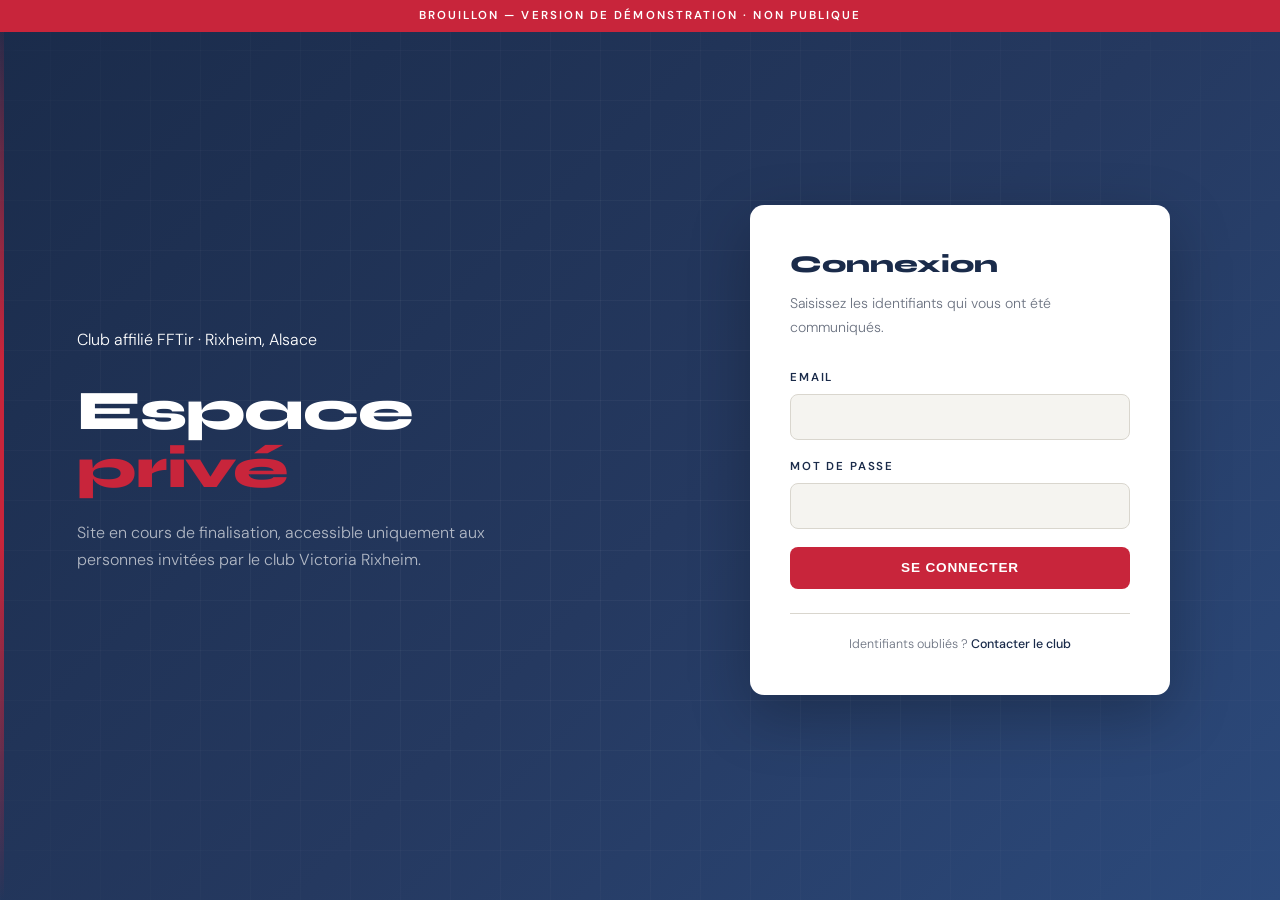
==== index.html @ b19dffc0 "Responsive, animations, espace membre complet - Fix responsive : pills hero, hero stats mobile, bann" ====
<!DOCTYPE html>
<html lang="fr">
<head>
  <meta charset="UTF-8" />
  <meta name="viewport" content="width=device-width, initial-scale=1.0" />
  <meta name="robots" content="noindex,nofollow" />
  <title>Connexion — Victoria Rixheim</title>
  <link rel="icon" type="image/svg+xml" href="data:image/svg+xml,<svg xmlns='http://www.w3.org/2000/svg' viewBox='0 0 32 32'><circle cx='16' cy='16' r='16' fill='%231A2B4A'/><circle cx='16' cy='16' r='11' fill='none' stroke='rgba(255,255,255,.4)' stroke-width='1'/><circle cx='16' cy='16' r='6' fill='none' stroke='rgba(255,255,255,.25)' stroke-width='1'/><circle cx='16' cy='16' r='4' fill='%23C8253B'/></svg>" />
  <link rel="preconnect" href="https://fonts.googleapis.com" />
  <link rel="preconnect" href="https://fonts.gstatic.com" crossorigin />
  <link href="https://fonts.googleapis.com/css2?family=Syne:wght@400;500;600;700;800&family=DM+Sans:ital,opsz,wght@0,9..40,300;0,9..40,400;0,9..40,500;1,9..40,300&display=swap" rel="stylesheet" />
  <link rel="stylesheet" href="./assets/css/tokens.css" />
  <link rel="stylesheet" href="./assets/css/auth.css" />
</head>
<body>

<div class="draft-banner">Brouillon — version de démonstration · non publique</div>

<main class="auth-shell">

  <aside class="auth-side">
    <div class="hero-badge">
      <span class="badge-dot" aria-hidden="true"></span>
      Club affilié FFTir · Rixheim, Alsace
    </div>
    <h1>Espace<br><span class="acc">privé</span></h1>
    <p>Site en cours de finalisation, accessible uniquement aux personnes invitées par le club Victoria Rixheim.</p>
  </aside>

  <div class="auth-card-wrap">
    <div class="auth-card">
      <h2>Connexion</h2>
      <p class="auth-sub">Saisissez les identifiants qui vous ont été communiqués.</p>

      <div class="auth-error" id="loginError" role="alert"></div>

      <form id="loginForm" novalidate>
        <div class="field">
          <label for="email">Email</label>
          <input type="email" id="email" name="email" autocomplete="email" required />
        </div>
        <div class="field">
          <label for="password">Mot de passe</label>
          <input type="password" id="password" name="password" autocomplete="current-password" required />
        </div>
        <button type="submit" class="auth-submit" id="loginSubmit">Se connecter</button>
      </form>

      <div class="auth-foot">
        Identifiants oubliés ? <a data-bind-href="contact.emailHref" href="mailto:tir.victoria.rixheim68@gmail.com">Contacter le club</a>
      </div>
    </div>
  </div>

</main>

<script type="module" src="./assets/js/site-data.js"></script>
<script type="module">
  import { SITE_DATA } from './assets/js/site-data.js';
  document.querySelectorAll('[data-bind-href]').forEach(el => {
    const v = el.dataset.bindHref.split('.').reduce((o,k)=>o?.[k], SITE_DATA);
    if (v) el.setAttribute('href', v);
  });
</script>
<script type="module" src="./assets/js/auth.js"></script>
</body>
</html>
---- assets/css/tokens.css ----
:root {
  --canvas:   #F5F4F0;
  --white:    #FFFFFF;
  --surface:  #ECEAE4;
  --navy:     #1A2B4A;
  --navy-mid: #253960;
  --navy-lt:  #344D7A;
  --red:      #C8253B;
  --red-lt:   #E03050;
  --ink:      #111827;
  --muted:    #6B7280;
  --border:   #D9D6CE;
  --hero-grad: linear-gradient(135deg, #1A2B4A 0%, #253960 55%, #2C4A7C 100%);
}

*, *::before, *::after { box-sizing: border-box; margin: 0; padding: 0; }

html { scroll-behavior: smooth; }
body {
  background: var(--canvas);
  color: var(--ink);
  font-family: 'DM Sans', sans-serif;
  font-weight: 300;
  line-height: 1.7;
  overflow-x: hidden;
}
::-webkit-scrollbar { width: 4px; }
::-webkit-scrollbar-track { background: var(--surface); }
::-webkit-scrollbar-thumb { background: var(--navy); border-radius: 2px; }
---- assets/css/auth.css ----
/* ── DRAFT BANNER ─── */
.draft-banner {
  position:fixed; top:0; left:0; right:0; z-index:200;
  background:var(--red); color:var(--white);
  font-size:.72rem; font-weight:600; letter-spacing:.18em; text-transform:uppercase;
  text-align:center; padding:.4rem 1rem;
}
.draft-banner + nav { top:28px; }
body.has-banner { padding-top:28px; }

/* ── AUTH PAGE (login + espace membre) ─── */
.auth-shell {
  min-height:100svh;
  background: var(--hero-grad);
  display:grid; grid-template-columns:1fr 1fr;
  position:relative; overflow:hidden;
}
.auth-shell::before {
  content:''; position:absolute; inset:0;
  background-image: linear-gradient(rgba(255,255,255,.04) 1px,transparent 1px), linear-gradient(90deg,rgba(255,255,255,.04) 1px,transparent 1px);
  background-size:50px 50px;
  mask-image:radial-gradient(ellipse 80% 80% at 50% 50%,black 30%,transparent 100%);
}
.auth-shell::after { content:''; position:absolute; left:0; top:0; bottom:0; width:4px; background:linear-gradient(180deg,transparent,var(--red) 40%,var(--red) 60%,transparent); }

.auth-side {
  position:relative; z-index:2;
  padding:clamp(3rem,7vw,6rem) clamp(2rem,6vw,5rem);
  display:flex; flex-direction:column; justify-content:center;
  color:var(--white);
}
.auth-side .hero-badge { margin-bottom:1.75rem; }
.auth-side h1 { font-family:'Syne',sans-serif; font-size:clamp(2.2rem,5vw,3.5rem); font-weight:800; line-height:1.05; letter-spacing:-.02em; margin-bottom:1.25rem; }
.auth-side h1 .acc { color:var(--red); }
.auth-side p { color:rgba(255,255,255,.65); max-width:420px; }

.auth-card-wrap {
  position:relative; z-index:2;
  display:flex; align-items:center; justify-content:center;
  padding:clamp(2rem,5vw,4rem);
}
.auth-card {
  width:100%; max-width:420px;
  background:var(--white);
  border-radius:14px;
  padding:2.5rem;
  box-shadow:0 20px 60px rgba(0,0,0,.25);
}
.auth-card h2 { font-family:'Syne',sans-serif; font-size:1.5rem; font-weight:800; color:var(--navy); margin-bottom:.4rem; }
.auth-card .auth-sub { font-size:.88rem; color:var(--muted); margin-bottom:1.75rem; }

.field { display:flex; flex-direction:column; gap:.4rem; margin-bottom:1.1rem; }
.field label { font-size:.72rem; font-weight:600; letter-spacing:.16em; text-transform:uppercase; color:var(--navy); }
.field input {
  font-family:inherit; font-size:.95rem; color:var(--ink);
  background:var(--canvas);
  border:1px solid var(--border); border-radius:8px;
  padding:.75rem .9rem;
  transition:border-color .2s, background .2s;
}
.field input:focus { outline:none; border-color:var(--navy); background:var(--white); }

.auth-submit {
  width:100%;
  font-size:.85rem; font-weight:600; letter-spacing:.06em; text-transform:uppercase;
  color:var(--white); background:var(--red);
  border:none; border-radius:8px;
  padding:.85rem 1rem;
  cursor:pointer;
  transition:background .2s, transform .15s;
}
.auth-submit:hover { background:var(--red-lt); transform:translateY(-1px); }
.auth-submit:disabled { opacity:.6; cursor:not-allowed; transform:none; }

.auth-error {
  display:none;
  font-size:.82rem; color:var(--red);
  background:rgba(200,37,59,.08);
  border-left:3px solid var(--red);
  border-radius:0 6px 6px 0;
  padding:.6rem .75rem;
  margin-bottom:1rem;
}
.auth-error.show { display:block; }

.auth-foot { margin-top:1.5rem; padding-top:1.25rem; border-top:1px solid var(--border); font-size:.78rem; color:var(--muted); text-align:center; }
.auth-foot a { color:var(--navy); font-weight:500; text-decoration:none; }
.auth-foot a:hover { color:var(--red); }

@media(max-width:820px){
  .auth-shell { grid-template-columns:1fr; }
  .auth-side { display:none; }
}

/* ── ESPACE MEMBRE ─── */
.member-shell {
  min-height:100svh;
  padding:120px clamp(1.5rem,5vw,4rem) 4rem;
  background:var(--canvas);
}
.member-card {
  max-width:720px; margin:0 auto;
  background:var(--white);
  border:1px solid var(--border); border-radius:14px;
  padding:clamp(2rem,4vw,3rem);
  box-shadow:0 4px 30px rgba(26,43,74,.05);
}
.member-eye { font-size:.72rem; font-weight:600; letter-spacing:.3em; text-transform:uppercase; color:var(--red); margin-bottom:.75rem; }
.member-card h1 { font-family:'Syne',sans-serif; font-size:clamp(2rem,4vw,2.75rem); font-weight:800; color:var(--navy); line-height:1.1; margin-bottom:1rem; }
.member-card p { font-size:1rem; color:var(--muted); margin-bottom:1.75rem; max-width:540px; }
.member-card .user-email { color:var(--navy); font-weight:500; }

/* ── FIX A4 — Banner sur la page login (pas de nav) ─── */
body.has-banner main.auth-shell { min-height:calc(100svh - 28px); }

/* ── ESPACE MEMBRE : page complète ─── */
.member-hero {
  background:var(--hero-grad);
  padding:calc(68px + 2.5rem) clamp(1.5rem,5vw,4rem) 3rem;
  position:relative; overflow:hidden;
  display:flex; align-items:center; justify-content:space-between; gap:2rem;
  flex-wrap:wrap;
}
.member-hero::before {
  content:''; position:absolute; inset:0;
  background-image:linear-gradient(rgba(255,255,255,.04) 1px,transparent 1px), linear-gradient(90deg,rgba(255,255,255,.04) 1px,transparent 1px);
  background-size:50px 50px;
  mask-image:radial-gradient(ellipse 80% 80% at 50% 50%,black 30%,transparent 100%);
  pointer-events:none;
}
.member-hero::after {
  content:''; position:absolute; left:0; top:0; bottom:0; width:4px;
  background:linear-gradient(180deg,transparent,var(--red) 40%,var(--red) 60%,transparent);
}
.member-hero-left { position:relative; z-index:2; }
.member-hero-eyebrow { font-size:.72rem; font-weight:600; letter-spacing:.3em; text-transform:uppercase; color:var(--red); margin-bottom:.6rem; }
.member-hero-left h1 { font-family:'Syne',sans-serif; font-size:clamp(2rem,4vw,3rem); font-weight:800; color:var(--white); line-height:1.1; letter-spacing:-.02em; margin-bottom:.75rem; }
.member-hero-meta { display:flex; align-items:center; gap:.75rem; flex-wrap:wrap; }
.member-role-badge {
  display:inline-flex; align-items:center; gap:6px;
  background:rgba(255,255,255,.1); border:1px solid rgba(255,255,255,.18); border-radius:100px;
  padding:.3rem .8rem; font-size:.7rem; font-weight:600; letter-spacing:.12em; text-transform:uppercase; color:rgba(255,255,255,.75);
}
.member-badge-dot { width:6px; height:6px; border-radius:50%; background:var(--red); box-shadow:0 0 6px var(--red); }
.member-email { font-size:.9rem; color:rgba(255,255,255,.55); }
.member-hero-right { position:relative; z-index:2; }
.member-logout { font-size:.78rem; font-weight:600; letter-spacing:.06em; text-transform:uppercase; color:rgba(255,255,255,.65); background:rgba(255,255,255,.08); border:1px solid rgba(255,255,255,.15); padding:.55rem 1.1rem; border-radius:6px; cursor:pointer; transition:background .2s, color .2s; }
.member-logout:hover { background:rgba(255,255,255,.15); color:var(--white); }

/* ── MEMBER CONTENT ─── */
.member-content { padding:clamp(2.5rem,5vw,4rem) clamp(1.5rem,5vw,4rem); display:flex; flex-direction:column; gap:3rem; max-width:1200px; margin:0 auto; }
.msec-head { margin-bottom:1.5rem; }
.msec-label { font-size:.72rem; font-weight:600; letter-spacing:.3em; text-transform:uppercase; color:var(--red); margin-bottom:.5rem; display:flex; align-items:center; gap:10px; }
.msec-label::before { content:''; display:block; width:24px; height:2px; background:var(--red); border-radius:1px; }
.msec-title { font-family:'Syne',sans-serif; font-size:1.6rem; font-weight:800; line-height:1.1; letter-spacing:-.02em; color:var(--navy); }

/* Convocations */
.convoc-list { display:flex; flex-direction:column; gap:.85rem; }
.convoc-card { display:flex; align-items:center; gap:1.25rem; padding:1.1rem 1.5rem; background:var(--white); border:1px solid var(--border); border-radius:12px; transition:box-shadow .2s, border-color .2s; }
.convoc-card:hover { border-color:var(--navy); box-shadow:0 4px 20px rgba(26,43,74,.08); }
.convoc-date { display:flex; flex-direction:column; align-items:center; min-width:44px; flex-shrink:0; }
.convoc-day { font-family:'Syne',sans-serif; font-size:1.6rem; font-weight:800; color:var(--navy); line-height:1; }
.convoc-month { font-size:.62rem; font-weight:700; letter-spacing:.18em; text-transform:uppercase; color:var(--red); }
.convoc-sep { width:1px; height:40px; background:var(--border); flex-shrink:0; }
.convoc-info { flex:1; min-width:0; }
.convoc-name { font-family:'Syne',sans-serif; font-size:.95rem; font-weight:700; color:var(--navy); margin-bottom:.2rem; }
.convoc-place { font-size:.82rem; color:var(--muted); }
.convoc-tag { font-size:.65rem; font-weight:700; letter-spacing:.1em; text-transform:uppercase; padding:.2rem .65rem; border-radius:100px; white-space:nowrap; }
.convoc-tag.obligatoire { background:rgba(200,37,59,.1); color:var(--red); }
.convoc-tag.libre { background:rgba(26,43,74,.08); color:var(--navy); }
.convoc-tag.info { background:rgba(100,100,100,.08); color:var(--muted); }
@media(max-width:560px) { .convoc-sep, .convoc-tag { display:none; } }

/* Résultats */
.result-grid { display:grid; grid-template-columns:repeat(auto-fit,minmax(220px,1fr)); gap:1rem; }
.result-card { background:var(--white); border:1px solid var(--border); border-radius:12px; padding:1.5rem; position:relative; overflow:hidden; }
.result-card::after { content:''; position:absolute; left:0; top:0; bottom:0; width:3px; background:var(--red); }
.result-top { display:flex; justify-content:space-between; align-items:center; margin-bottom:1rem; }
.result-disc { font-family:'Syne',sans-serif; font-size:.65rem; font-weight:700; letter-spacing:.2em; text-transform:uppercase; color:var(--muted); }
.result-date { font-size:.72rem; color:var(--muted); }
.result-score-val { font-family:'Syne',sans-serif; font-size:2.75rem; font-weight:800; color:var(--navy); line-height:1; }
.result-score-max { font-size:.88rem; color:var(--muted); }
.result-tireur { font-size:.82rem; color:var(--muted); margin-top:.1rem; }
.result-rank { margin-top:.75rem; font-size:.82rem; color:var(--muted); }
.result-rank strong { color:var(--red); font-weight:700; }

/* Documents */
.doc-member-grid { display:grid; grid-template-columns:repeat(auto-fit,minmax(210px,1fr)); gap:1rem; }
.doc-member-card { background:var(--white); border:1px solid var(--border); border-radius:12px; padding:1.5rem; display:flex; flex-direction:column; gap:.6rem; transition:border-color .2s, box-shadow .2s; }
.doc-member-card:hover { border-color:var(--navy); box-shadow:0 4px 20px rgba(26,43,74,.07); }
.doc-member-icon { font-size:1.4rem; line-height:1; }
.doc-member-name { font-family:'Syne',sans-serif; font-size:.92rem; font-weight:700; color:var(--navy); }
.doc-member-meta { font-size:.78rem; color:var(--muted); flex:1; }
.doc-member-btn { display:inline-flex; align-items:center; justify-content:center; gap:.4rem; font-size:.75rem; font-weight:600; color:var(--white); background:var(--navy); padding:.45rem 1rem; border-radius:6px; text-decoration:none; transition:background .2s; margin-top:.25rem; }
.doc-member-btn:hover { background:var(--navy-lt); }
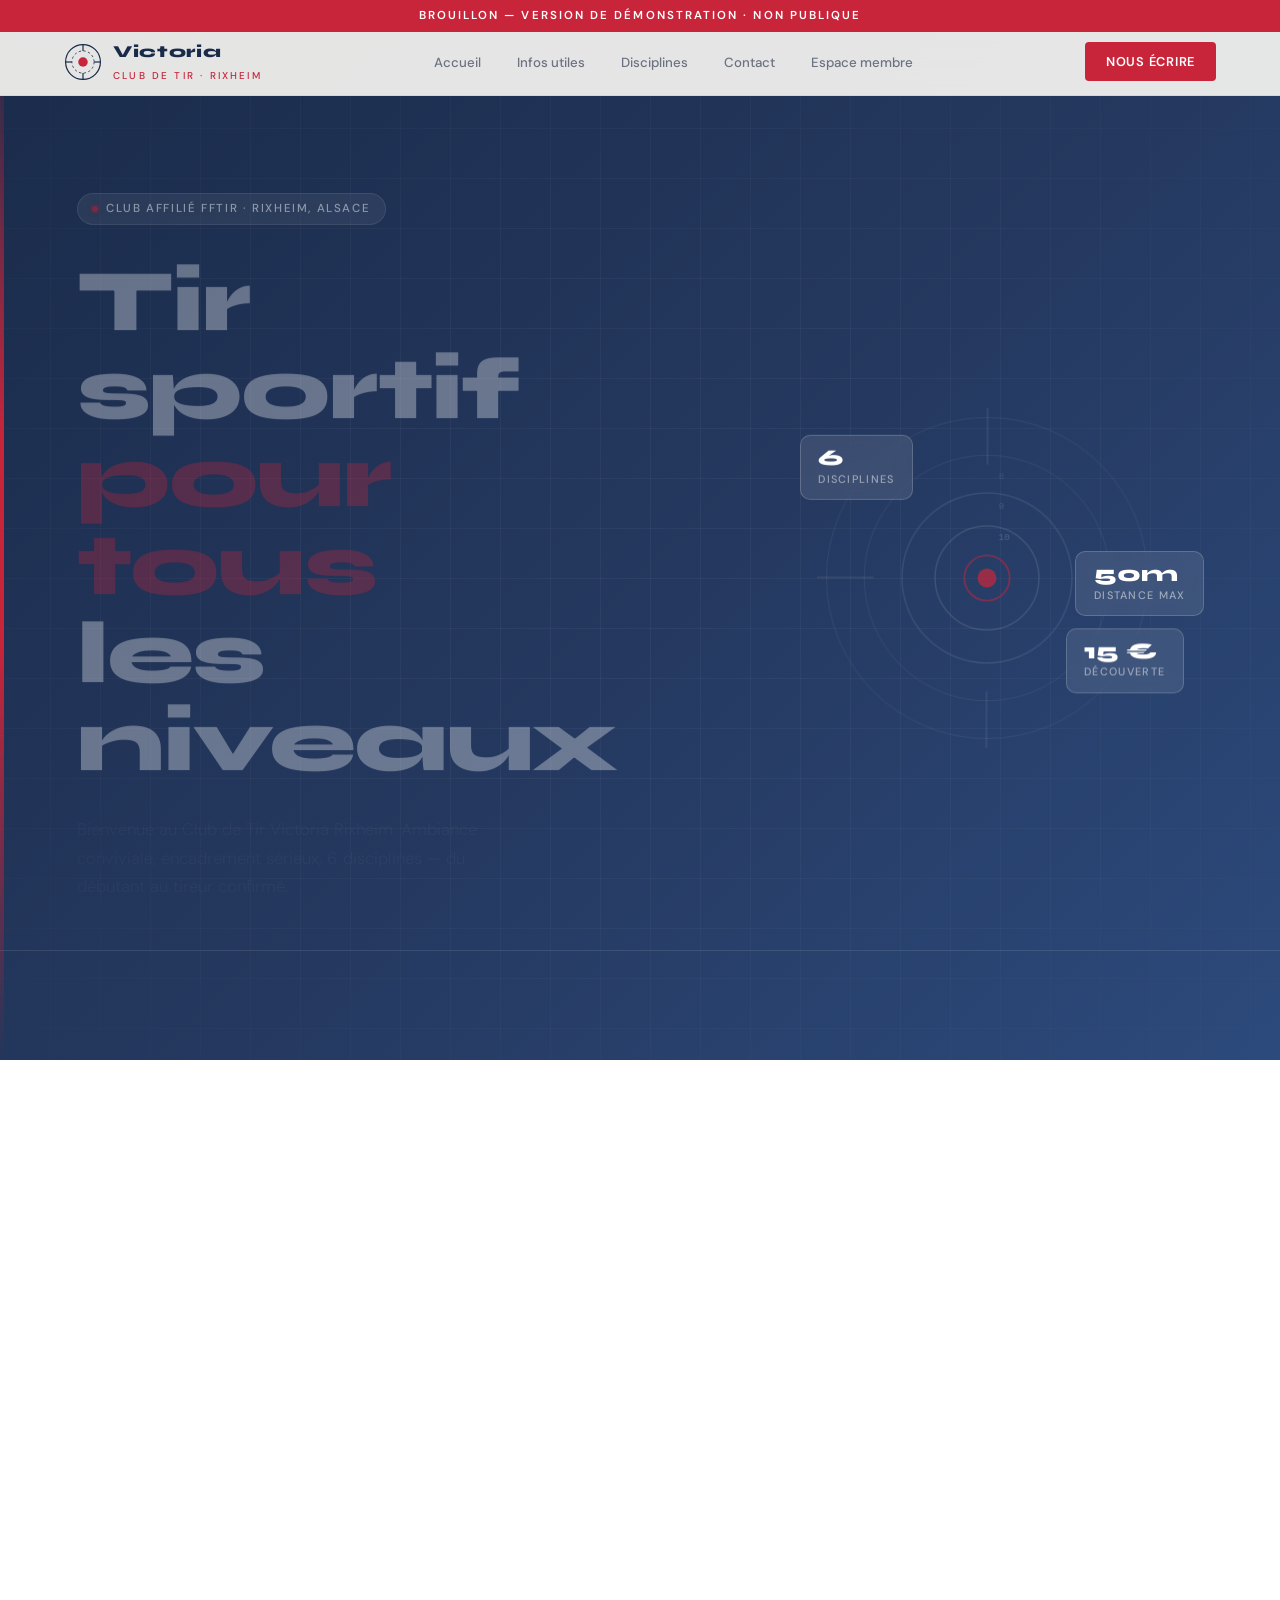
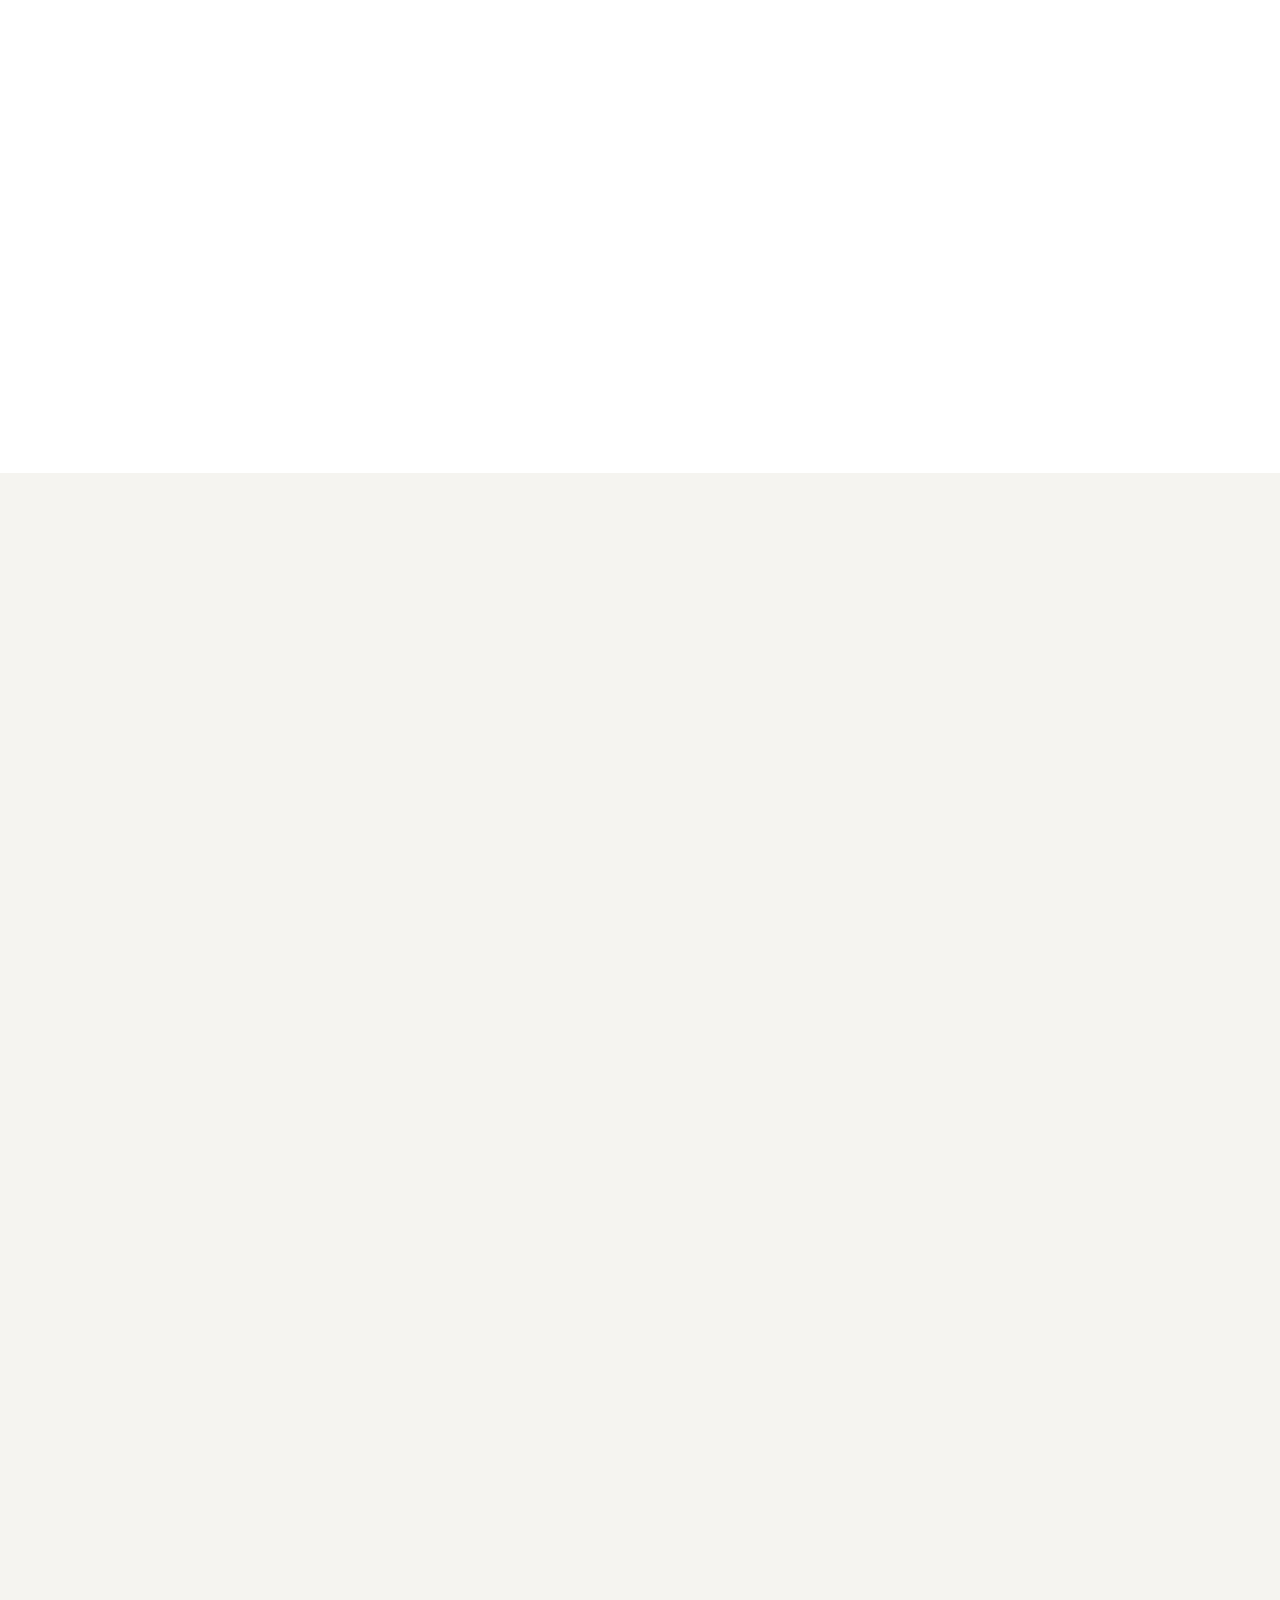
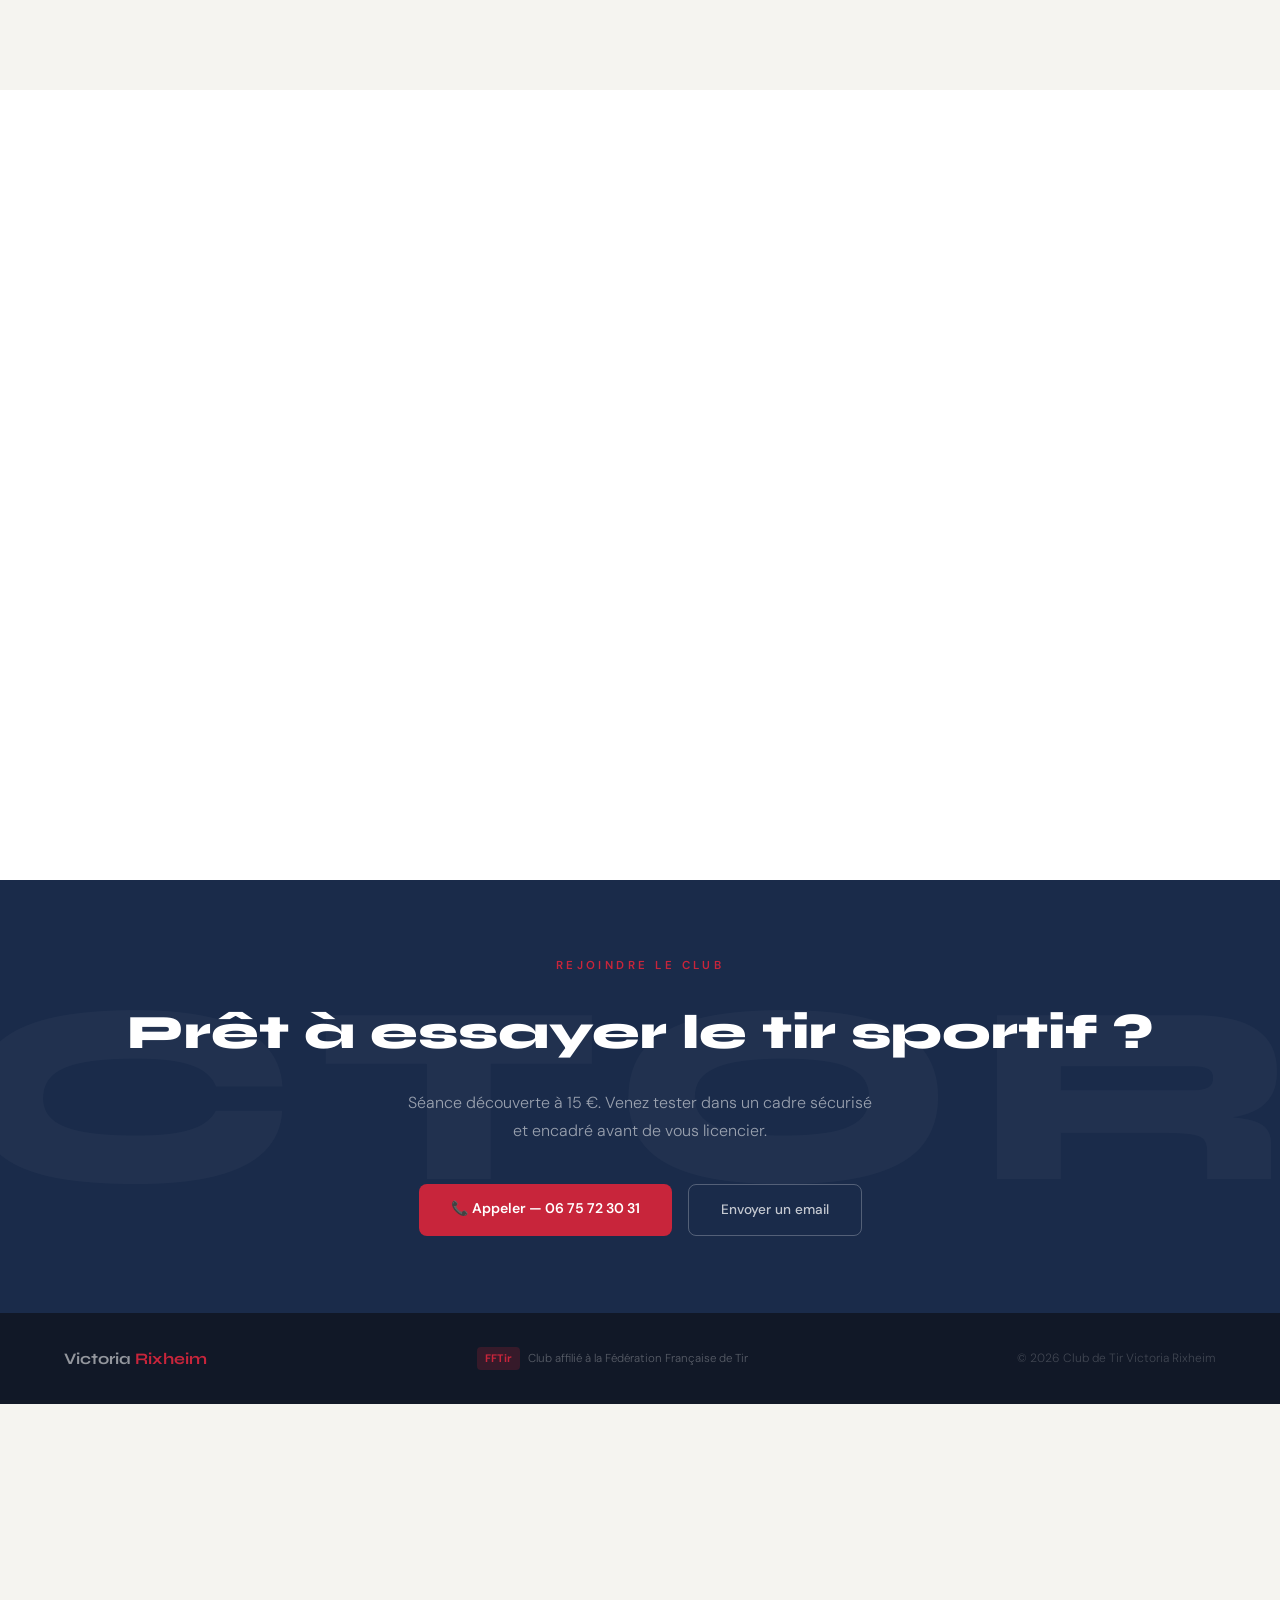
==== commit 6c68988a: "Desactive temporairement l auth pour test presidente - index.html redirige direct vers accueil.html " ====
--- a/index.html
+++ b/index.html
@@ -11,9 +11,14 @@
   <link href="https://fonts.googleapis.com/css2?family=Syne:wght@400;500;600;700;800&family=DM+Sans:ital,opsz,wght@0,9..40,300;0,9..40,400;0,9..40,500;1,9..40,300&display=swap" rel="stylesheet" />
   <link rel="stylesheet" href="./assets/css/tokens.css" />
   <link rel="stylesheet" href="./assets/css/auth.css" />
+
+  <!-- ===== AUTH DÉSACTIVÉE TEMPORAIREMENT — redirection directe vers le site (test présidente) ===== -->
+  <!-- Pour réactiver le login : supprimer cette balise meta + dé-commenter le bloc <body> ci-dessous. -->
+  <meta http-equiv="refresh" content="0; url=./accueil.html" />
 </head>
 <body>
 
+<!-- ===== AUTH DÉSACTIVÉE TEMPORAIREMENT — page de connexion mise en commentaire =====
 <div class="draft-banner">Brouillon — version de démonstration · non publique</div>
 
 <main class="auth-shell">
@@ -63,5 +68,11 @@
   });
 </script>
 <script type="module" src="./assets/js/auth.js"></script>
+===== fin du bloc commenté ===== -->
+
+<!-- Fallback si la redirection meta ne se déclenche pas -->
+<p style="font-family:sans-serif;padding:2rem;text-align:center">
+  Redirection… <a href="./accueil.html">Entrer sur le site</a>
+</p>
 </body>
 </html>
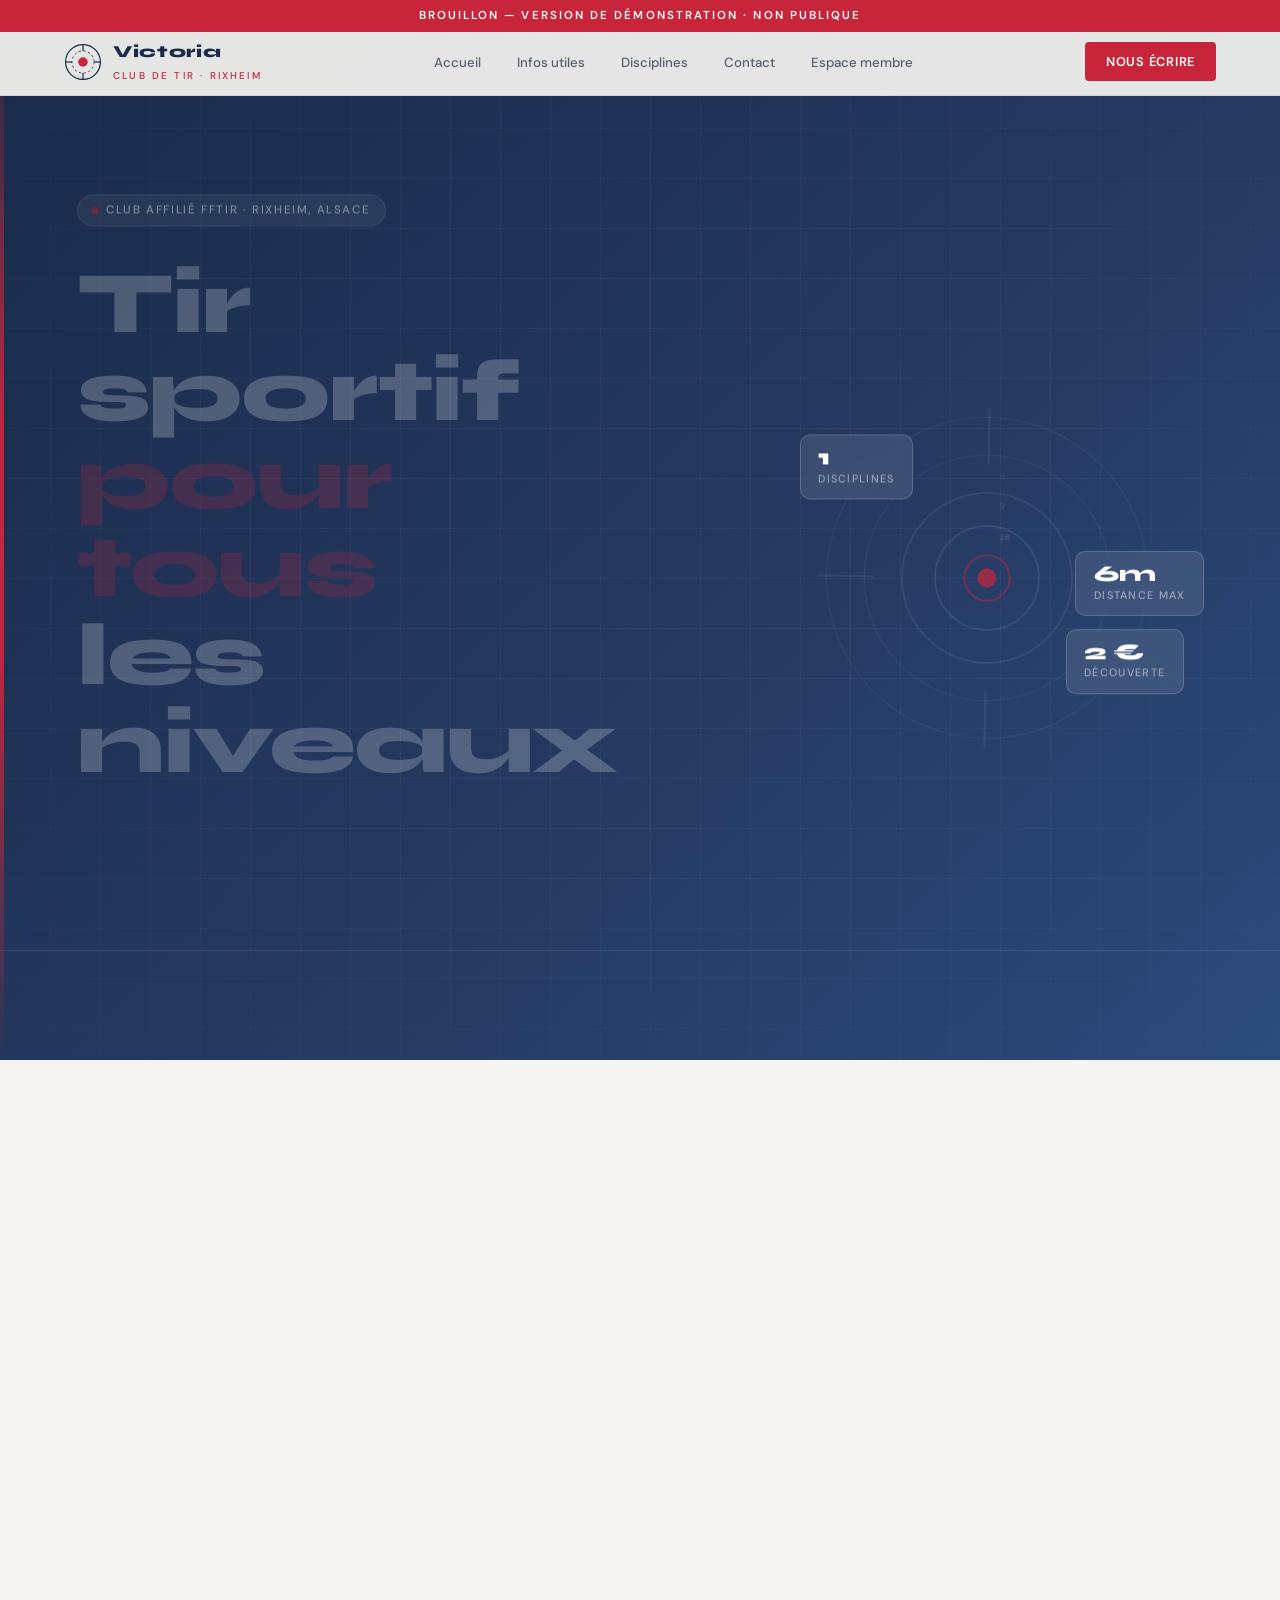
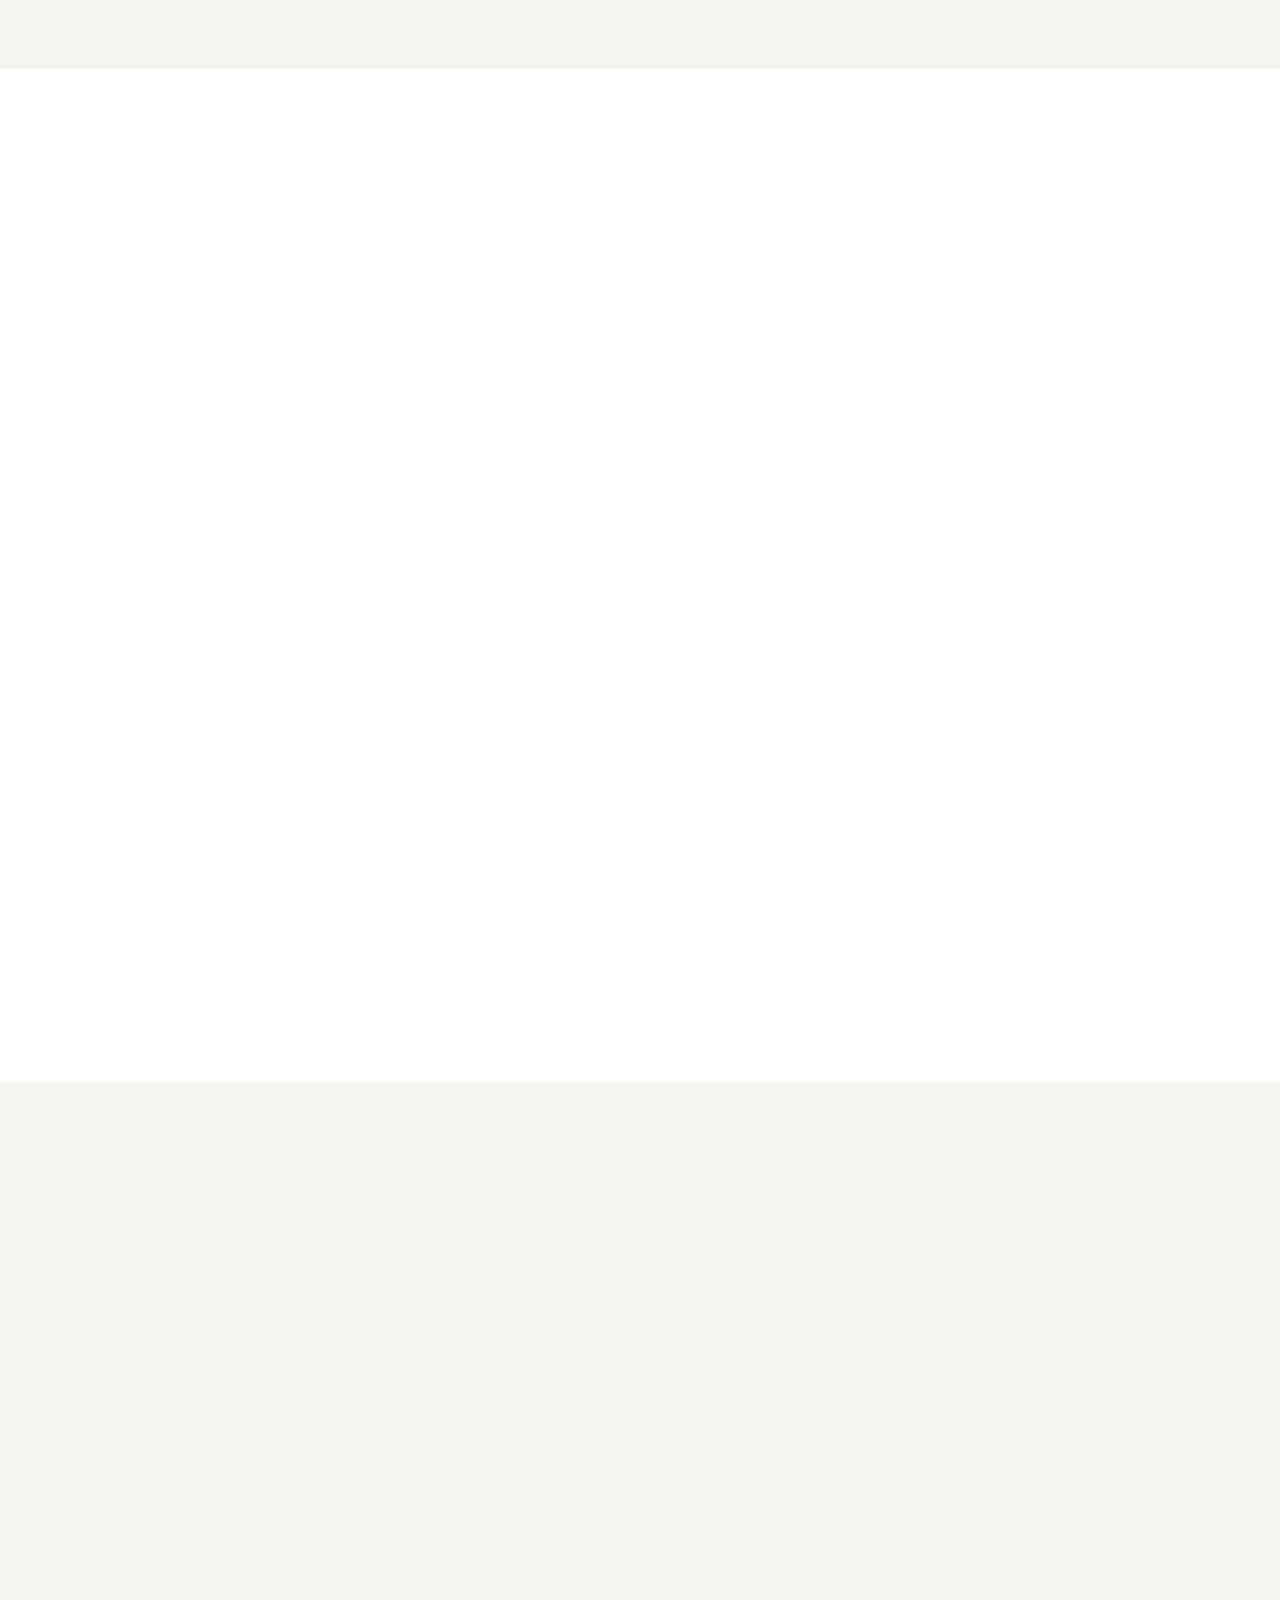
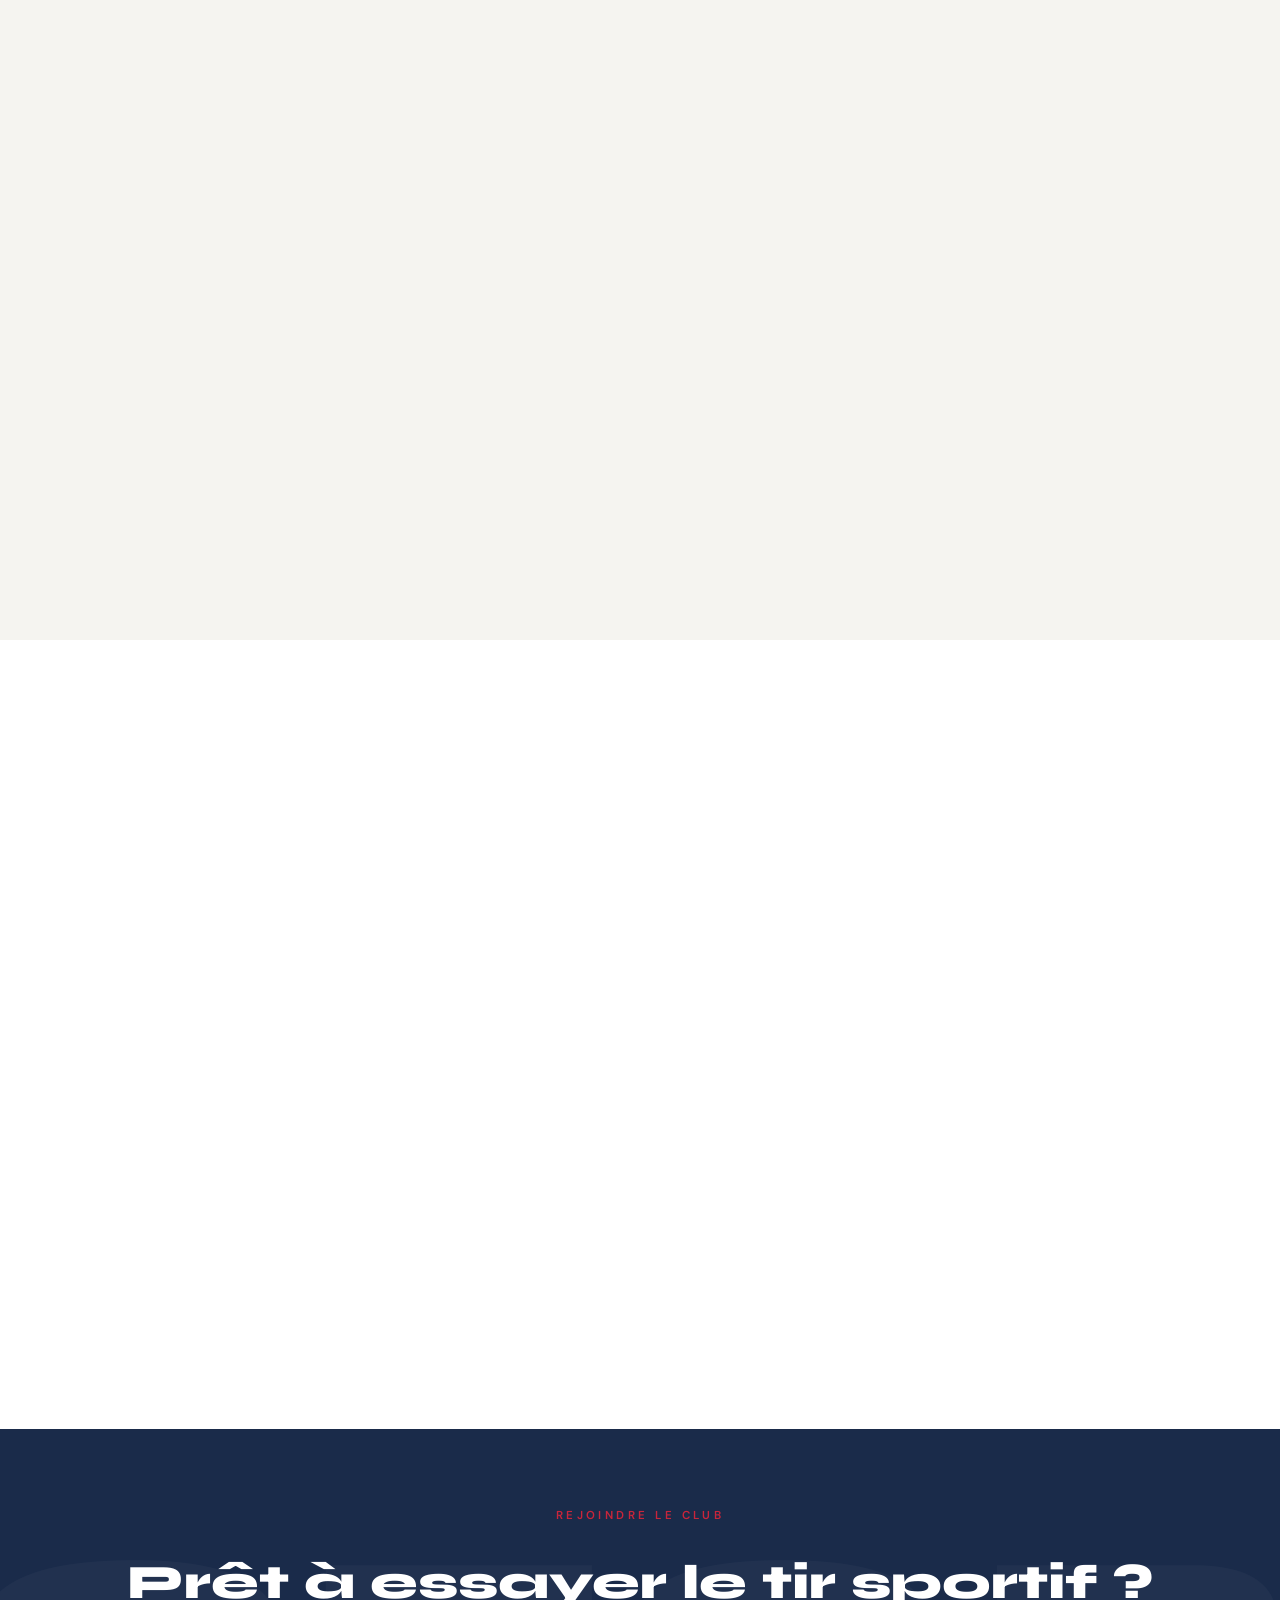
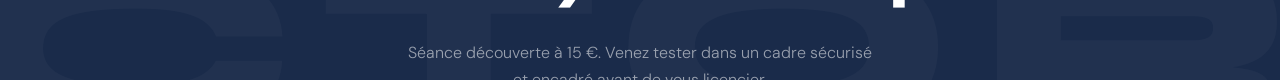
==== commit 180260df: "Ameliorations accueil : icones SVG, carte Maps reelle, JSON-LD SEO, accessibilite, fix responsive - " ====
--- a/index.html
+++ b/index.html
@@ -59,13 +59,10 @@
 
 </main>
 
-<script type="module" src="./assets/js/site-data.js"></script>
 <script type="module">
-  import { SITE_DATA } from './assets/js/site-data.js';
-  document.querySelectorAll('[data-bind-href]').forEach(el => {
-    const v = el.dataset.bindHref.split('.').reduce((o,k)=>o?.[k], SITE_DATA);
-    if (v) el.setAttribute('href', v);
-  });
+  // Binding mutualisé avec le reste du site (plus de logique dupliquée ici).
+  import { bindSiteData } from './assets/js/ui.js';
+  bindSiteData();
 </script>
 <script type="module" src="./assets/js/auth.js"></script>
 ===== fin du bloc commenté ===== -->
--- a/assets/css/tokens.css
+++ b/assets/css/tokens.css
@@ -8,7 +8,7 @@
   --red:      #C8253B;
   --red-lt:   #E03050;
   --ink:      #111827;
-  --muted:    #6B7280;
+  --muted:    #586070; /* assombri vs #6B7280 → contraste AA (≈5.5:1 sur le crème) */
   --border:   #D9D6CE;
   --hero-grad: linear-gradient(135deg, #1A2B4A 0%, #253960 55%, #2C4A7C 100%);
 }
@@ -27,3 +27,26 @@
 ::-webkit-scrollbar { width: 4px; }
 ::-webkit-scrollbar-track { background: var(--surface); }
 ::-webkit-scrollbar-thumb { background: var(--navy); border-radius: 2px; }
+
+/* ── Icônes SVG (remplacent les emojis) ─── */
+.icon { width: 1em; height: 1em; display: inline-block; vertical-align: middle; stroke: currentColor; fill: none; stroke-width: 2; stroke-linecap: round; stroke-linejoin: round; flex-shrink: 0; }
+
+/* ── Accessibilité : focus clavier visible sur tous les éléments interactifs ─── */
+a:focus-visible, button:focus-visible, input:focus-visible {
+  outline: 2px solid var(--red);
+  outline-offset: 2px;
+  border-radius: 3px;
+}
+
+/* ── Accessibilité : respect de "réduire les animations" (système) ─── */
+@media (prefers-reduced-motion: reduce) {
+  html { scroll-behavior: auto; }
+  *, *::before, *::after {
+    animation-duration: 0.001ms !important;
+    animation-iteration-count: 1 !important;
+    transition-duration: 0.001ms !important;
+    scroll-behavior: auto !important;
+  }
+  /* Les éléments révélés au scroll doivent rester visibles */
+  .reveal { opacity: 1 !important; transform: none !important; }
+}
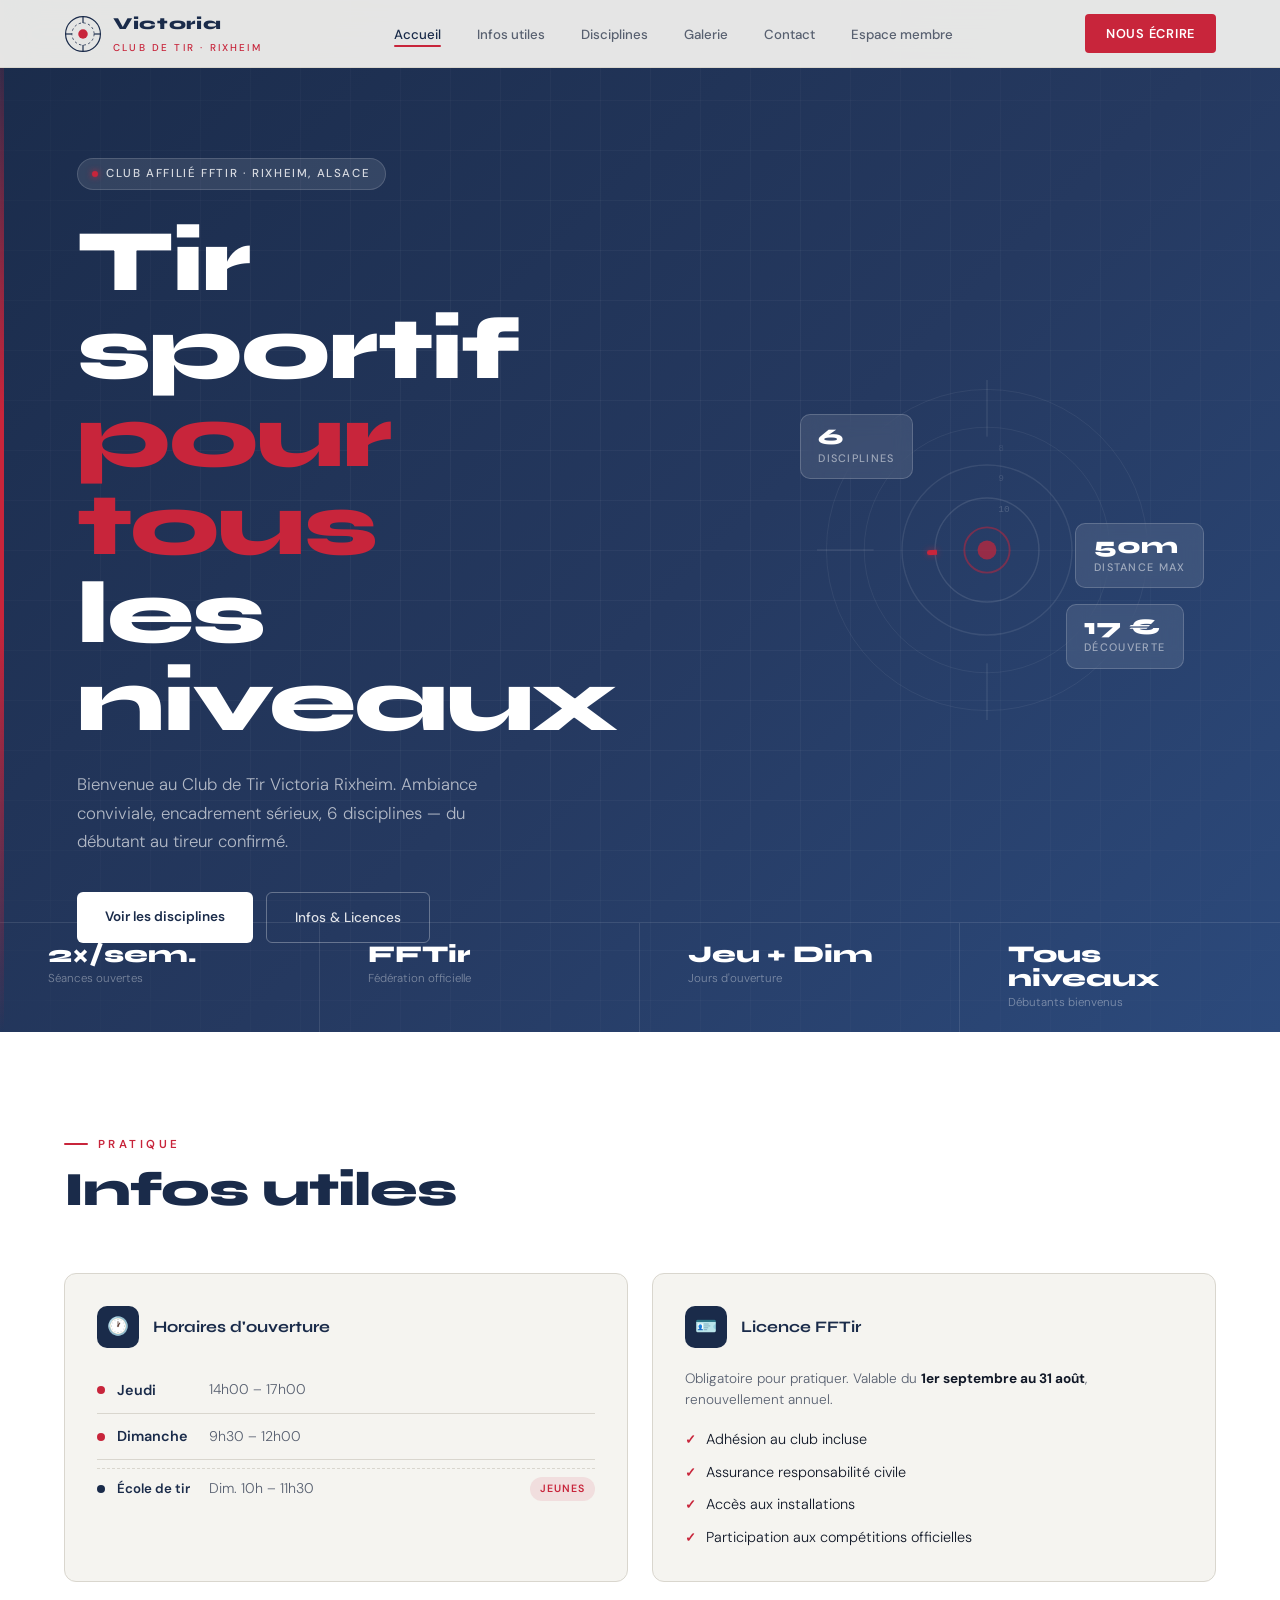
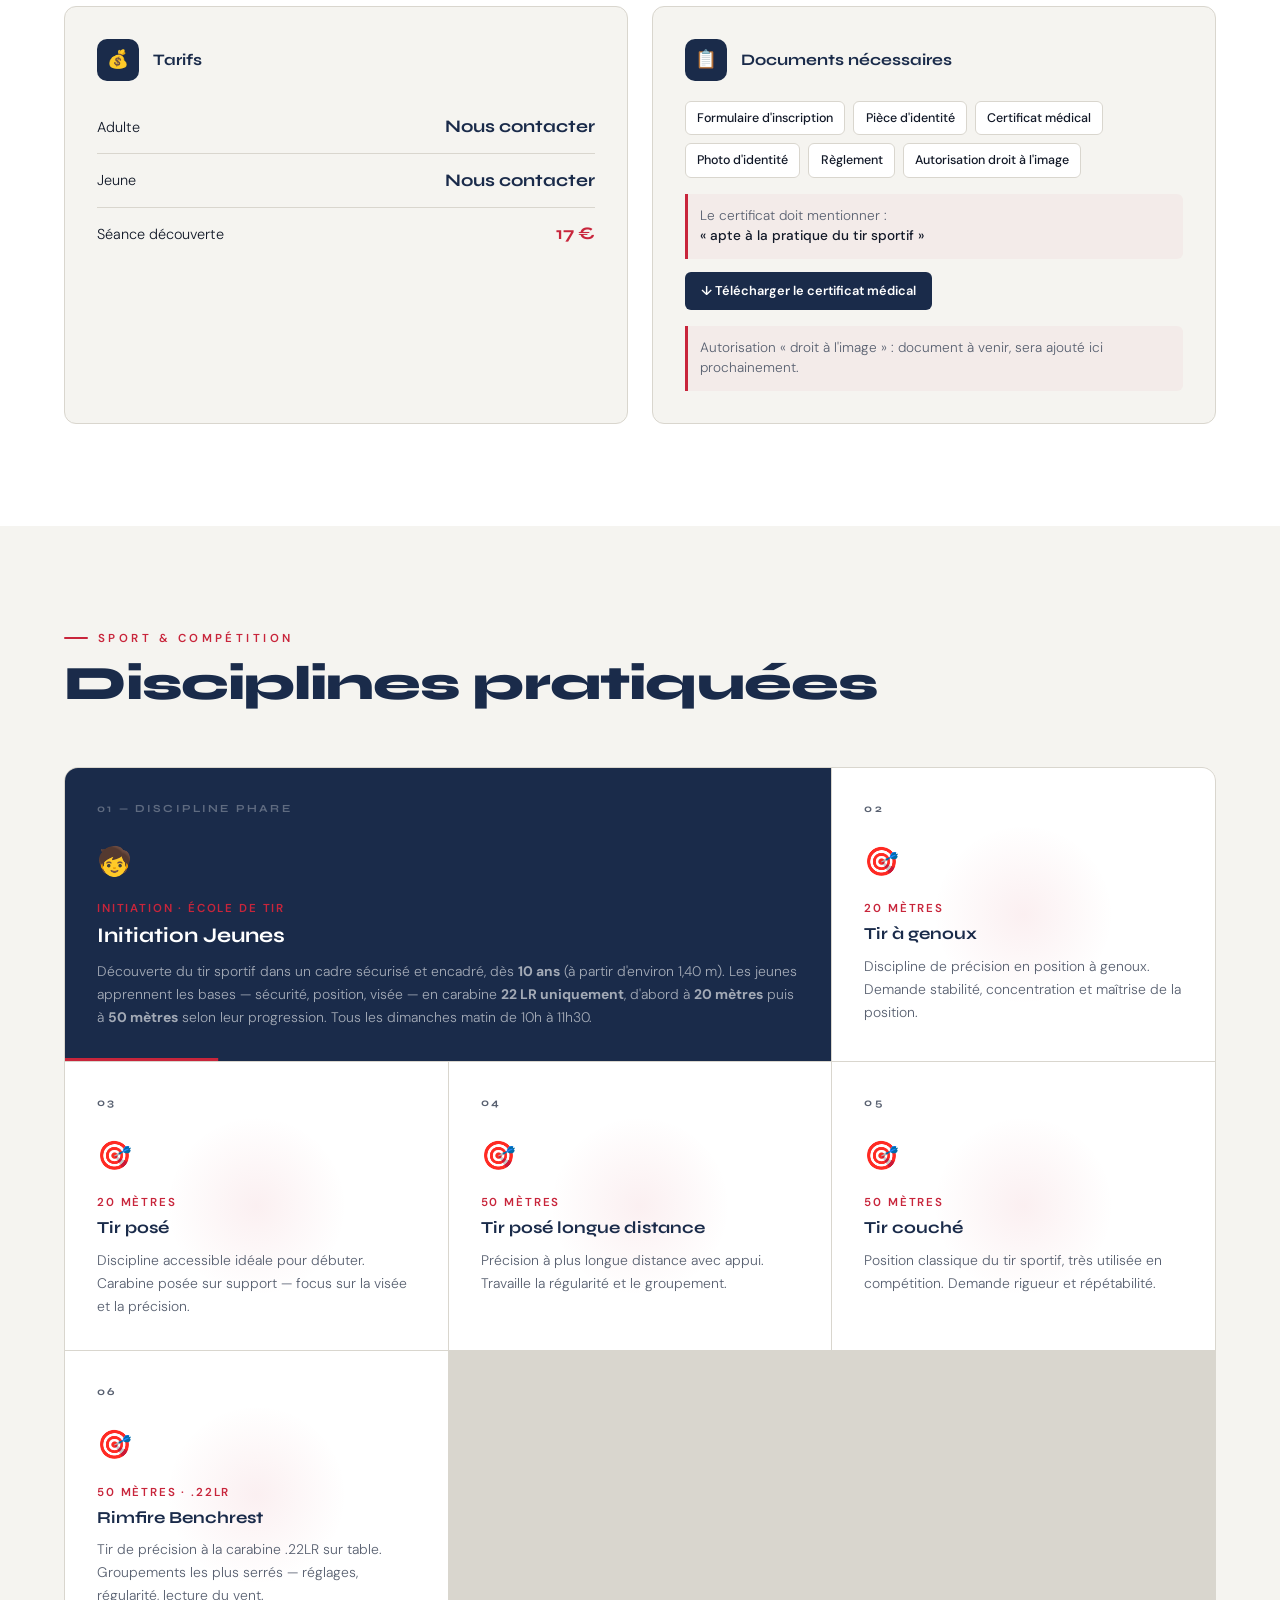
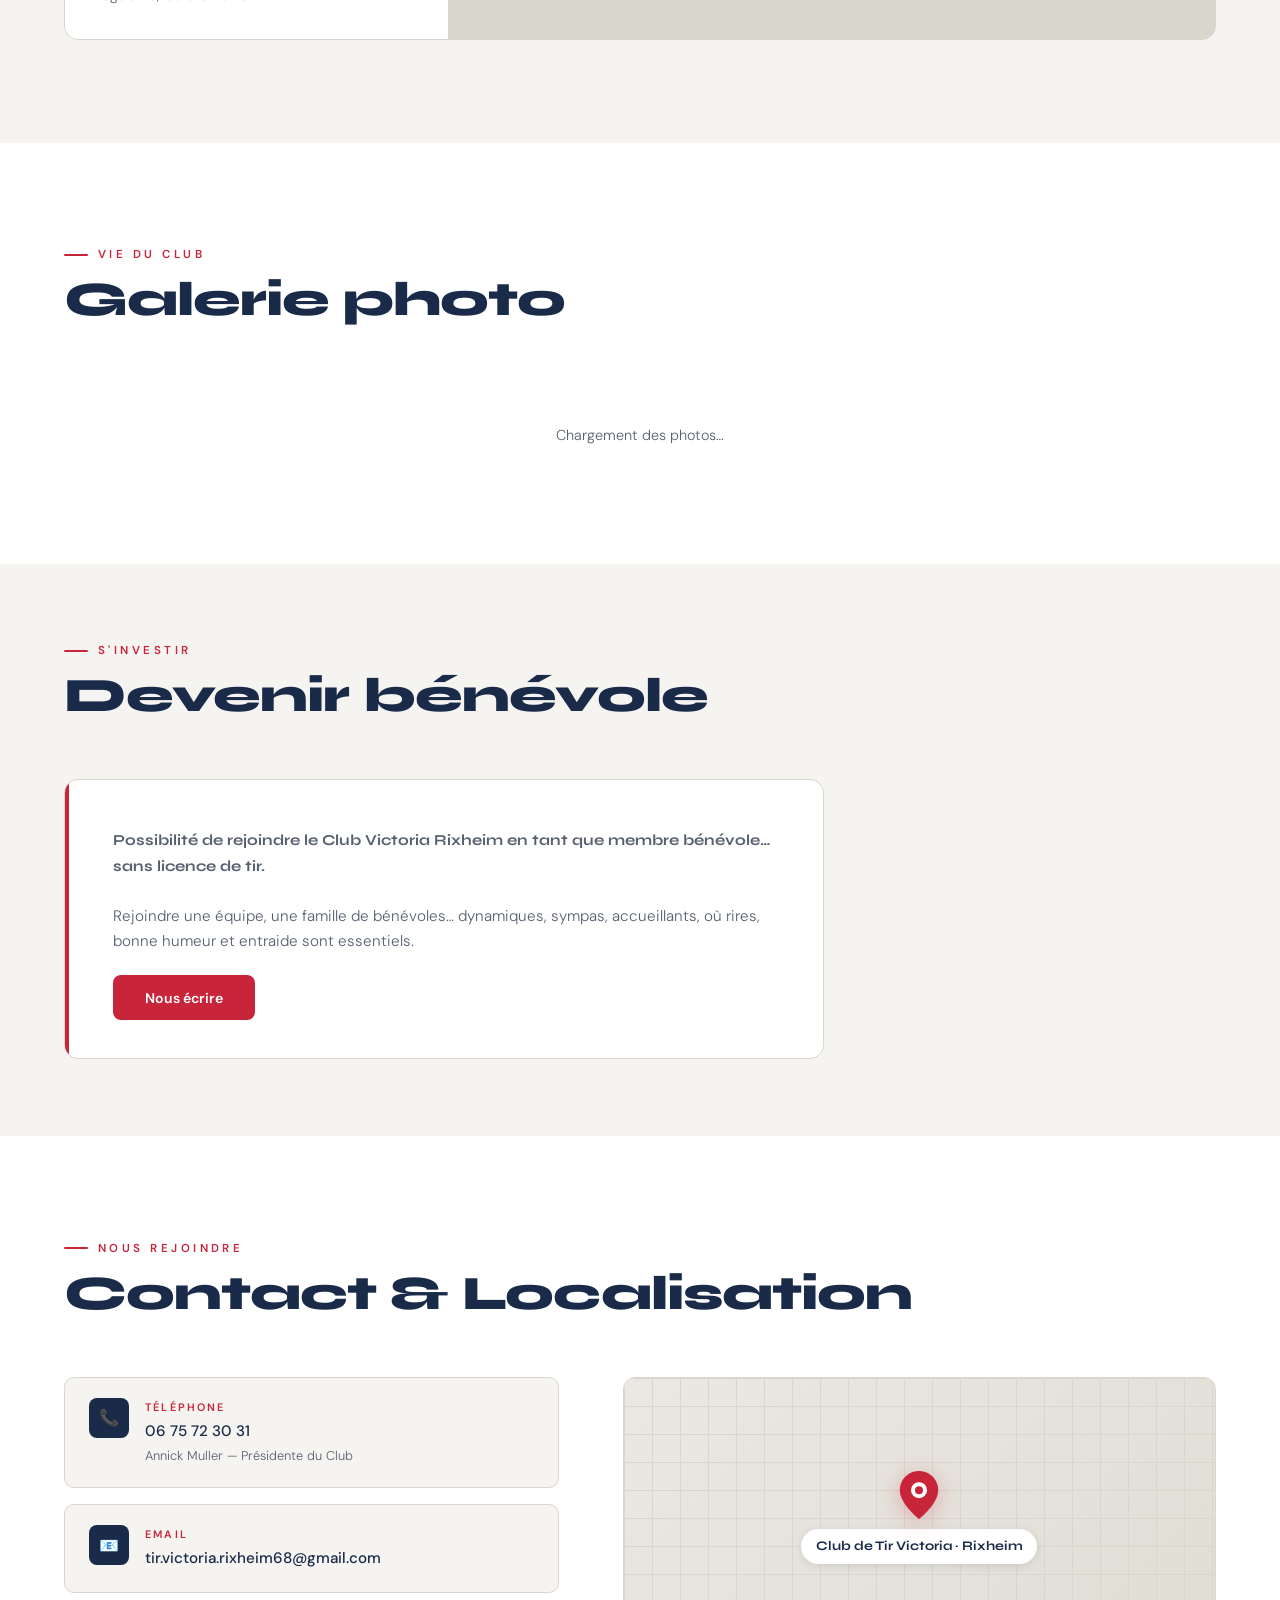
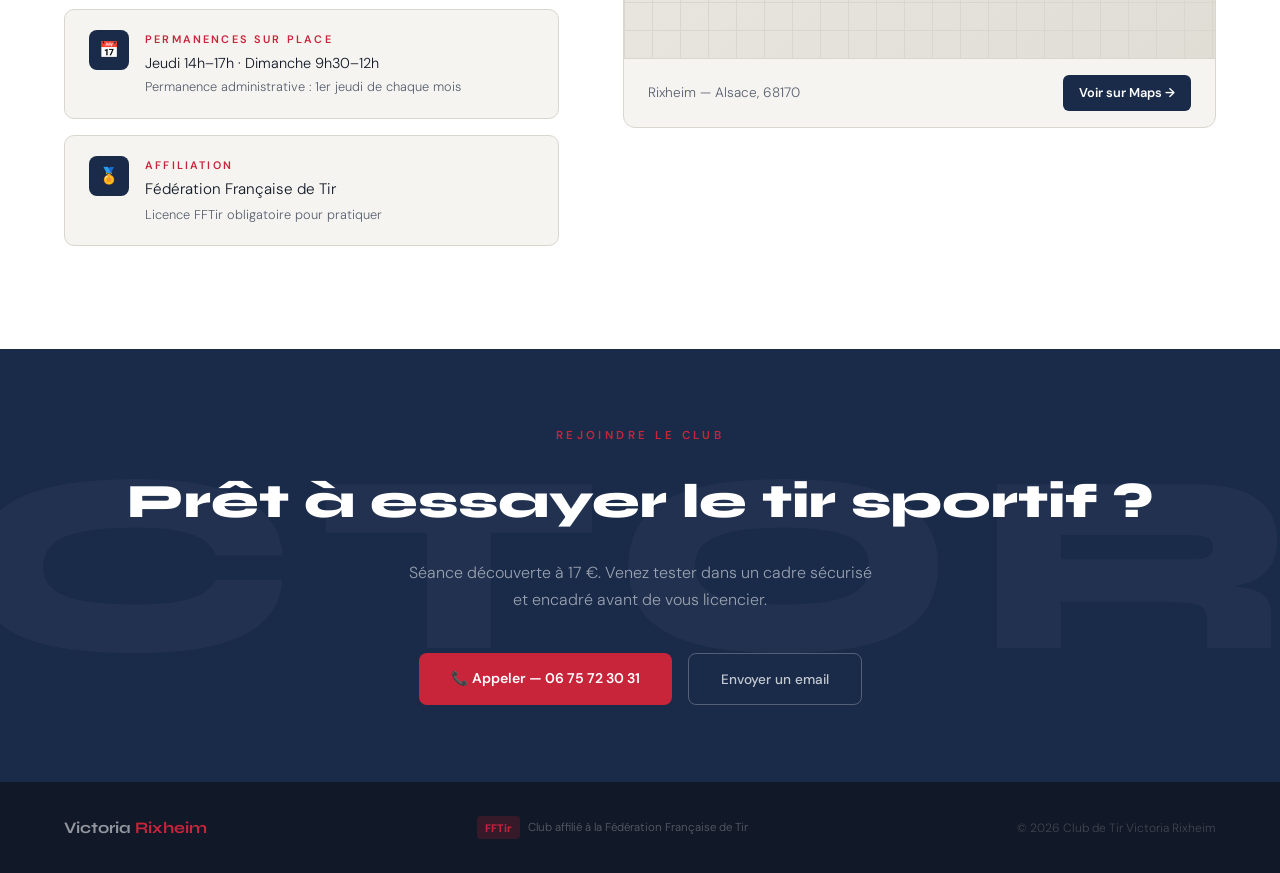
==== commit 536cf866: "Suppression de l'authentification : site en libre accès - Suppression de la page de connexion (index" ====
--- a/index.html
+++ b/index.html
@@ -3,73 +3,355 @@
 <head>
   <meta charset="UTF-8" />
   <meta name="viewport" content="width=device-width, initial-scale=1.0" />
+  <meta name="description" content="Club de Tir Victoria Rixheim — tir sportif pour tous les niveaux, affilié FFTir. 6 disciplines, école de tir jeunes, ambiance conviviale en Alsace." />
   <meta name="robots" content="noindex,nofollow" />
-  <title>Connexion — Victoria Rixheim</title>
+  <meta property="og:type" content="website" />
+  <meta property="og:title" content="Victoria Rixheim — Club de Tir Sportif" />
+  <meta property="og:description" content="Club de Tir Sportif Victoria Rixheim — 6 disciplines, école de tir jeunes, affilié FFTir. Rixheim, Alsace." />
+  <meta property="og:url" content="https://jgrewis.github.io/site-victoria-rixheim/" />
   <link rel="icon" type="image/svg+xml" href="data:image/svg+xml,<svg xmlns='http://www.w3.org/2000/svg' viewBox='0 0 32 32'><circle cx='16' cy='16' r='16' fill='%231A2B4A'/><circle cx='16' cy='16' r='11' fill='none' stroke='rgba(255,255,255,.4)' stroke-width='1'/><circle cx='16' cy='16' r='6' fill='none' stroke='rgba(255,255,255,.25)' stroke-width='1'/><circle cx='16' cy='16' r='4' fill='%23C8253B'/></svg>" />
+  <title>Victoria Rixheim — Club de Tir Sportif</title>
   <link rel="preconnect" href="https://fonts.googleapis.com" />
   <link rel="preconnect" href="https://fonts.gstatic.com" crossorigin />
   <link href="https://fonts.googleapis.com/css2?family=Syne:wght@400;500;600;700;800&family=DM+Sans:ital,opsz,wght@0,9..40,300;0,9..40,400;0,9..40,500;1,9..40,300&display=swap" rel="stylesheet" />
   <link rel="stylesheet" href="./assets/css/tokens.css" />
+  <link rel="stylesheet" href="./assets/css/main.css" />
   <link rel="stylesheet" href="./assets/css/auth.css" />
-
-  <!-- ===== AUTH DÉSACTIVÉE TEMPORAIREMENT — redirection directe vers le site (test présidente) ===== -->
-  <!-- Pour réactiver le login : supprimer cette balise meta + dé-commenter le bloc <body> ci-dessous. -->
-  <meta http-equiv="refresh" content="0; url=./accueil.html" />
 </head>
 <body>
 
-<!-- ===== AUTH DÉSACTIVÉE TEMPORAIREMENT — page de connexion mise en commentaire =====
-<div class="draft-banner">Brouillon — version de démonstration · non publique</div>
-
-<main class="auth-shell">
-
-  <aside class="auth-side">
+<!-- NAV -->
+<nav id="nav">
+  <a href="#accueil" class="nav-logo" aria-label="Accueil — Club de Tir Victoria Rixheim">
+    <svg class="logo-icon" viewBox="0 0 48 48" fill="none" aria-hidden="true">
+      <circle cx="24" cy="24" r="22" stroke="#1A2B4A" stroke-width="1.5"/>
+      <circle cx="24" cy="24" r="14" stroke="#1A2B4A" stroke-width="1" stroke-dasharray="3 3"/>
+      <circle cx="24" cy="24" r="6"  fill="#C8253B"/>
+      <line x1="24" y1="2"  x2="24" y2="10" stroke="#1A2B4A" stroke-width="1.5"/>
+      <line x1="24" y1="38" x2="24" y2="46" stroke="#1A2B4A" stroke-width="1.5"/>
+      <line x1="2"  y1="24" x2="10" y2="24" stroke="#1A2B4A" stroke-width="1.5"/>
+      <line x1="38" y1="24" x2="46" y2="24" stroke="#1A2B4A" stroke-width="1.5"/>
+    </svg>
+    <div>
+      <span class="logo-name">Victoria</span>
+      <span class="logo-sub">Club de Tir · Rixheim</span>
+    </div>
+  </a>
+
+  <ul class="nav-links" id="navLinks">
+    <li><a href="#accueil">Accueil</a></li>
+    <li><a href="#infos">Infos utiles</a></li>
+    <li><a href="#disciplines">Disciplines</a></li>
+    <li><a href="#galerie">Galerie</a></li>
+    <li><a href="#contact">Contact</a></li>
+    <li><a href="./espace-membre.html">Espace membre</a></li>
+  </ul>
+
+  <a class="nav-cta" data-bind-href="contact.emailHref" href="#">Nous écrire</a>
+  <button class="hamburger" id="hbg" aria-label="Menu"><span></span><span></span><span></span></button>
+</nav>
+
+
+<!-- HERO -->
+<section id="accueil">
+  <div class="hero-left">
     <div class="hero-badge">
       <span class="badge-dot" aria-hidden="true"></span>
       Club affilié FFTir · Rixheim, Alsace
     </div>
-    <h1>Espace<br><span class="acc">privé</span></h1>
-    <p>Site en cours de finalisation, accessible uniquement aux personnes invitées par le club Victoria Rixheim.</p>
-  </aside>
-
-  <div class="auth-card-wrap">
-    <div class="auth-card">
-      <h2>Connexion</h2>
-      <p class="auth-sub">Saisissez les identifiants qui vous ont été communiqués.</p>
-
-      <div class="auth-error" id="loginError" role="alert"></div>
-
-      <form id="loginForm" novalidate>
-        <div class="field">
-          <label for="email">Email</label>
-          <input type="email" id="email" name="email" autocomplete="email" required />
-        </div>
-        <div class="field">
-          <label for="password">Mot de passe</label>
-          <input type="password" id="password" name="password" autocomplete="current-password" required />
-        </div>
-        <button type="submit" class="auth-submit" id="loginSubmit">Se connecter</button>
-      </form>
-
-      <div class="auth-foot">
-        Identifiants oubliés ? <a data-bind-href="contact.emailHref" href="mailto:tir.victoria.rixheim68@gmail.com">Contacter le club</a>
-      </div>
-    </div>
-  </div>
-
-</main>
-
-<script type="module">
-  // Binding mutualisé avec le reste du site (plus de logique dupliquée ici).
-  import { bindSiteData } from './assets/js/ui.js';
-  bindSiteData();
-</script>
-<script type="module" src="./assets/js/auth.js"></script>
-===== fin du bloc commenté ===== -->
-
-<!-- Fallback si la redirection meta ne se déclenche pas -->
-<p style="font-family:sans-serif;padding:2rem;text-align:center">
-  Redirection… <a href="./accueil.html">Entrer sur le site</a>
-</p>
+    <h1 class="hero-title">Tir sportif<br><span class="acc">pour tous</span><br>les niveaux</h1>
+    <p class="hero-desc">Bienvenue au Club de Tir Victoria Rixheim. Ambiance conviviale, encadrement sérieux, 6 disciplines — du débutant au tireur confirmé.</p>
+    <div class="hero-actions">
+      <a href="#disciplines" class="btn-white">Voir les disciplines</a>
+      <a href="#infos" class="btn-outline-w">Infos &amp; Licences</a>
+    </div>
+  </div>
+
+  <div class="hero-right">
+    <div class="hero-visual">
+      <div class="target-rings">
+        <svg viewBox="0 0 360 360" fill="none" aria-hidden="true">
+          <circle cx="180" cy="180" r="170" stroke="rgba(255,255,255,.07)" stroke-width="1"/>
+          <circle cx="180" cy="180" r="130" stroke="rgba(255,255,255,.07)" stroke-width="1"/>
+          <circle cx="180" cy="180" r="90"  stroke="rgba(255,255,255,.09)" stroke-width="1.5"/>
+          <circle cx="180" cy="180" r="55"  stroke="rgba(255,255,255,.11)" stroke-width="1.5"/>
+          <circle cx="180" cy="180" r="24"  stroke="rgba(200,37,59,.5)"   stroke-width="2"/>
+          <circle cx="180" cy="180" r="10"  fill="rgba(200,37,59,.7)"/>
+          <line x1="0"  y1="180" x2="60"  y2="180" stroke="rgba(255,255,255,.14)" stroke-width="1"/>
+          <line x1="300" y1="180" x2="360" y2="180" stroke="rgba(255,255,255,.14)" stroke-width="1"/>
+          <line x1="180" y1="0"  x2="180" y2="60"  stroke="rgba(255,255,255,.14)" stroke-width="1"/>
+          <line x1="180" y1="300" x2="180" y2="360" stroke="rgba(255,255,255,.14)" stroke-width="1"/>
+          <text x="192" y="140" fill="rgba(255,255,255,.18)" font-size="10" font-family="monospace">10</text>
+          <text x="192" y="107" fill="rgba(255,255,255,.13)" font-size="10" font-family="monospace">9</text>
+          <text x="192" y="75"  fill="rgba(255,255,255,.09)" font-size="10" font-family="monospace">8</text>
+        </svg>
+      </div>
+      <div class="hero-pill pill-1"><div class="pill-val" data-count="6">6</div><div class="pill-lab">Disciplines</div></div>
+      <div class="hero-pill pill-2"><div class="pill-val" data-count="17" data-count-suffix=" €">17 €</div><div class="pill-lab">Découverte</div></div>
+      <div class="hero-pill pill-3"><div class="pill-val" data-count="50" data-count-suffix="m">50m</div><div class="pill-lab">Distance max</div></div>
+    </div>
+  </div>
+
+  <div class="hero-stats">
+    <div class="stat-item"><div class="stat-val">2×/sem.</div><div class="stat-lab">Séances ouvertes</div></div>
+    <div class="stat-item"><div class="stat-val">FFTir</div><div class="stat-lab">Fédération officielle</div></div>
+    <div class="stat-item"><div class="stat-val">Jeu + Dim</div><div class="stat-lab">Jours d'ouverture</div></div>
+    <div class="stat-item"><div class="stat-val">Tous niveaux</div><div class="stat-lab">Débutants bienvenus</div></div>
+  </div>
+</section>
+
+
+<!-- INFOS UTILES -->
+<section id="infos">
+  <div class="sec-head reveal">
+    <div class="sec-label">Pratique</div>
+    <h2 class="sec-title">Infos utiles</h2>
+  </div>
+  <div class="infos-layout">
+
+    <div class="info-card reveal d1">
+      <div class="info-card-top">
+        <div class="info-icon-box" aria-hidden="true">🕐</div>
+        <div class="info-card-title">Horaires d'ouverture</div>
+      </div>
+      <div class="horaire-row">
+        <span class="horaire-dot"></span>
+        <span class="horaire-day">Jeudi</span>
+        <span class="horaire-time" data-bind="horaires.jeudi"></span>
+      </div>
+      <div class="horaire-row">
+        <span class="horaire-dot"></span>
+        <span class="horaire-day">Dimanche</span>
+        <span class="horaire-time" data-bind="horaires.dimanche"></span>
+      </div>
+      <div class="horaire-row alt">
+        <span class="horaire-dot navy"></span>
+        <span class="horaire-day sm">École de tir</span>
+        <span class="horaire-time" data-bind="horaires.ecole"></span>
+        <span class="horaire-badge">Jeunes</span>
+      </div>
+    </div>
+
+    <div class="info-card reveal d2">
+      <div class="info-card-top">
+        <div class="info-icon-box" aria-hidden="true">🪪</div>
+        <div class="info-card-title">Licence FFTir</div>
+      </div>
+      <p class="licence-desc">Obligatoire pour pratiquer. Valable du <strong>1er septembre au 31 août</strong>, renouvellement annuel.</p>
+      <ul class="include-list">
+        <li>Adhésion au club incluse</li>
+        <li>Assurance responsabilité civile</li>
+        <li>Accès aux installations</li>
+        <li>Participation aux compétitions officielles</li>
+      </ul>
+    </div>
+
+    <div class="info-card reveal d3">
+      <div class="info-card-top">
+        <div class="info-icon-box" aria-hidden="true">💰</div>
+        <div class="info-card-title">Tarifs</div>
+      </div>
+      <div class="tarif-list">
+        <div class="tarif-row"><span class="tarif-label">Adulte</span><span class="tarif-price">Nous contacter</span></div>
+        <div class="tarif-row"><span class="tarif-label">Jeune</span><span class="tarif-price">Nous contacter</span></div>
+        <div class="tarif-row"><span class="tarif-label">Séance découverte</span><span class="tarif-price hi" data-bind="tarifs.decouverte"></span></div>
+      </div>
+    </div>
+
+    <div class="info-card reveal d4">
+      <div class="info-card-top">
+        <div class="info-icon-box" aria-hidden="true">📋</div>
+        <div class="info-card-title">Documents nécessaires</div>
+      </div>
+      <div class="doc-chips">
+        <span class="doc-chip">Formulaire d'inscription</span>
+        <span class="doc-chip">Pièce d'identité</span>
+        <span class="doc-chip">Certificat médical</span>
+        <span class="doc-chip">Photo d'identité</span>
+        <span class="doc-chip">Règlement</span>
+        <span class="doc-chip">Autorisation droit à l'image</span>
+      </div>
+      <div class="doc-note">Le certificat doit mentionner :<br><strong>« apte à la pratique du tir sportif »</strong></div>
+      <a href="https://drive.google.com/file/d/1rznCugt7m54RpUwY4dn-2ULvGLeN2-J2/view" target="_blank" rel="noopener" class="doc-dl">↓ Télécharger le certificat médical</a>
+      <div class="doc-note">Autorisation « droit à l'image » : document à venir, sera ajouté ici prochainement.</div>
+    </div>
+
+  </div>
+</section>
+
+
+<!-- DISCIPLINES -->
+<section id="disciplines">
+  <div class="sec-head reveal">
+    <div class="sec-label">Sport &amp; Compétition</div>
+    <h2 class="sec-title">Disciplines pratiquées</h2>
+  </div>
+  <div class="disc-grid reveal">
+
+    <div class="disc-card feat">
+      <div class="disc-num">01 — DISCIPLINE PHARE</div>
+      <span class="disc-icon" aria-hidden="true">🧒</span>
+      <div class="disc-dist">Initiation · École de tir</div>
+      <div class="disc-name">Initiation Jeunes</div>
+      <p class="disc-desc">Découverte du tir sportif dans un cadre sécurisé et encadré, dès <strong>10 ans</strong> (à partir d'environ 1,40 m). Les jeunes apprennent les bases — sécurité, position, visée — en carabine <strong>22 LR uniquement</strong>, d'abord à <strong>20 mètres</strong> puis à <strong>50 mètres</strong> selon leur progression. Tous les dimanches matin de 10h à 11h30.</p>
+    </div>
+
+    <div class="disc-card">
+      <div class="disc-num">02</div><span class="disc-icon" aria-hidden="true">🎯</span>
+      <div class="disc-dist">20 mètres</div>
+      <div class="disc-name">Tir à genoux</div>
+      <p class="disc-desc">Discipline de précision en position à genoux. Demande stabilité, concentration et maîtrise de la position.</p>
+    </div>
+
+    <div class="disc-card">
+      <div class="disc-num">03</div><span class="disc-icon" aria-hidden="true">🎯</span>
+      <div class="disc-dist">20 mètres</div>
+      <div class="disc-name">Tir posé</div>
+      <p class="disc-desc">Discipline accessible idéale pour débuter. Carabine posée sur support — focus sur la visée et la précision.</p>
+    </div>
+
+    <div class="disc-card">
+      <div class="disc-num">04</div><span class="disc-icon" aria-hidden="true">🎯</span>
+      <div class="disc-dist">50 mètres</div>
+      <div class="disc-name">Tir posé longue distance</div>
+      <p class="disc-desc">Précision à plus longue distance avec appui. Travaille la régularité et le groupement.</p>
+    </div>
+
+    <div class="disc-card">
+      <div class="disc-num">05</div><span class="disc-icon" aria-hidden="true">🎯</span>
+      <div class="disc-dist">50 mètres</div>
+      <div class="disc-name">Tir couché</div>
+      <p class="disc-desc">Position classique du tir sportif, très utilisée en compétition. Demande rigueur et répétabilité.</p>
+    </div>
+
+    <div class="disc-card">
+      <div class="disc-num">06</div><span class="disc-icon" aria-hidden="true">🎯</span>
+      <div class="disc-dist">50 mètres · .22LR</div>
+      <div class="disc-name">Rimfire Benchrest</div>
+      <p class="disc-desc">Tir de précision à la carabine .22LR sur table. Groupements les plus serrés — réglages, régularité, lecture du vent.</p>
+    </div>
+
+  </div>
+</section>
+
+
+<!-- GALERIE -->
+<section id="galerie">
+  <div class="sec-head reveal">
+    <div class="sec-label">Vie du club</div>
+    <h2 class="sec-title">Galerie photo</h2>
+  </div>
+  <div class="gallery-grid" id="galleryGrid">
+    <p class="gallery-empty">Chargement des photos…</p>
+  </div>
+</section>
+
+
+<!-- BÉNÉVOLAT -->
+<section id="benevolat">
+  <div class="sec-head reveal">
+    <div class="sec-label">S'investir</div>
+    <h2 class="sec-title">Devenir bénévole</h2>
+  </div>
+  <div class="benevole-card reveal">
+    <p class="benevole-lead">Possibilité de rejoindre le Club Victoria Rixheim en tant que <strong>membre bénévole</strong>… sans licence de tir.</p>
+    <p>Rejoindre une équipe, une famille de bénévoles… dynamiques, sympas, accueillants, où rires, bonne humeur et entraide sont essentiels.</p>
+    <a class="btn-red" data-bind-href="contact.emailHref" href="#">Nous écrire</a>
+  </div>
+</section>
+
+
+<!-- CONTACT -->
+<section id="contact">
+  <div class="sec-head reveal">
+    <div class="sec-label">Nous rejoindre</div>
+    <h2 class="sec-title">Contact &amp; Localisation</h2>
+  </div>
+  <div class="contact-grid">
+
+    <div class="contact-items">
+      <div class="contact-item reveal">
+        <div class="ci-icon" aria-hidden="true">📞</div>
+        <div>
+          <div class="ci-label">Téléphone</div>
+          <div class="ci-value"><a data-bind-href="contact.phoneHref" data-bind="contact.phone" href="#"></a></div>
+          <div class="ci-sub" data-bind="contact.referent"></div>
+        </div>
+      </div>
+      <div class="contact-item reveal d1">
+        <div class="ci-icon" aria-hidden="true">📧</div>
+        <div>
+          <div class="ci-label">Email</div>
+          <div class="ci-value"><a data-bind-href="contact.emailHref" data-bind="contact.email" href="#"></a></div>
+        </div>
+      </div>
+      <div class="contact-item reveal d2">
+        <div class="ci-icon" aria-hidden="true">📅</div>
+        <div>
+          <div class="ci-label">Permanences sur place</div>
+          <div class="ci-value sm" data-bind="horaires.short"></div>
+          <div class="ci-sub">Permanence administrative : <span data-bind="horaires.permanence"></span></div>
+        </div>
+      </div>
+      <div class="contact-item reveal d3">
+        <div class="ci-icon" aria-hidden="true">🏅</div>
+        <div>
+          <div class="ci-label">Affiliation</div>
+          <div class="ci-value" data-bind="affiliation.label"></div>
+          <div class="ci-sub">Licence FFTir obligatoire pour pratiquer</div>
+        </div>
+      </div>
+    </div>
+
+    <div class="map-block reveal d2">
+      <div class="map-ph">
+        <div class="map-grid-bg"></div>
+        <div class="map-center">
+          <svg class="map-pin-svg" viewBox="0 0 48 60" fill="none" aria-hidden="true">
+            <path d="M24 0C10.745 0 0 10.745 0 24c0 17.25 24 36 24 36s24-18.75 24-36C48 10.745 37.255 0 24 0z" fill="#C8253B"/>
+            <circle cx="24" cy="24" r="10" fill="white"/>
+            <circle cx="24" cy="24" r="5" fill="#C8253B"/>
+          </svg>
+          <div class="map-lbl">Club de Tir Victoria · Rixheim</div>
+        </div>
+      </div>
+      <div class="map-foot">
+        <div class="map-foot-txt" data-bind="localisation.ville"></div>
+        <a data-bind-href="localisation.mapsHref" target="_blank" rel="noopener" class="map-lnk" href="#">Voir sur Maps →</a>
+      </div>
+    </div>
+  </div>
+</section>
+
+
+<!-- CTA -->
+<section id="cta">
+  <div class="cta-eye">Rejoindre le club</div>
+  <h2 class="cta-ttl">Prêt à essayer le tir sportif ?</h2>
+  <p class="cta-dsc">Séance découverte à <span data-bind="tarifs.decouverte"></span>. Venez tester dans un cadre sécurisé et encadré avant de vous licencier.</p>
+  <div class="cta-btns">
+    <a class="btn-red" data-bind-href="contact.phoneHref" href="#">📞 Appeler — <span data-bind="contact.phone"></span></a>
+    <a class="btn-out-w" data-bind-href="contact.emailHref" href="#">Envoyer un email</a>
+  </div>
+</section>
+
+
+<!-- FOOTER -->
+<footer>
+  <div class="f-brand">Victoria <span>Rixheim</span></div>
+  <div class="f-badge"><strong>FFTir</strong> Club affilié à la Fédération Française de Tir</div>
+  <div class="f-copy">© 2026 Club de Tir Victoria Rixheim</div>
+</footer>
+
+
+<!-- LIGHTBOX GALERIE -->
+<div class="lightbox" id="lightbox">
+  <button class="lightbox-close" id="lightboxClose" aria-label="Fermer">✕</button>
+  <img class="lightbox-img" id="lightboxImg" alt="" />
+</div>
+
+
+<script type="module" src="./assets/js/ui.js"></script>
+<script type="module" src="./assets/js/gallery.js"></script>
 </body>
 </html>
--- a/assets/css/main.css
+++ b/assets/css/main.css
@@ -0,0 +1,329 @@
+/* ── NAV ─── */
+nav {
+  position: fixed; top: 0; left: 0; right: 0; z-index: 100;
+  display: flex; align-items: center; justify-content: space-between;
+  padding: 0 clamp(1.5rem,5vw,4rem); height: 68px;
+  background: rgba(245,244,240,0.93);
+  backdrop-filter: blur(16px);
+  border-bottom: 1px solid var(--border);
+  transition: box-shadow 0.3s;
+}
+nav.scrolled { box-shadow: 0 2px 24px rgba(26,43,74,0.08); }
+
+.nav-logo { display:flex; align-items:center; gap:11px; text-decoration:none; }
+.logo-icon { width:38px; height:38px; flex-shrink:0; }
+.logo-name { font-family:'Syne',sans-serif; font-size:1.05rem; font-weight:800; letter-spacing:.04em; color:var(--navy); display:block; }
+.logo-sub  { font-size:.62rem; font-weight:500; letter-spacing:.22em; text-transform:uppercase; color:var(--red); display:block; margin-top:1px; }
+
+.nav-links { display:flex; gap:2.25rem; list-style:none; }
+.nav-links a { font-size:.83rem; font-weight:500; color:var(--muted); text-decoration:none; position:relative; transition:color .2s; }
+.nav-links a::after { content:''; position:absolute; left:0; bottom:-4px; width:0; height:2px; background:var(--red); border-radius:1px; transition:width .25s; }
+.nav-links a:hover, .nav-links a.active { color:var(--navy); }
+.nav-links a:hover::after, .nav-links a.active::after { width:100%; }
+
+.nav-cta { font-size:.8rem; font-weight:600; letter-spacing:.06em; text-transform:uppercase; color:var(--white); background:var(--red); border:none; padding:.55rem 1.3rem; border-radius:4px; text-decoration:none; transition:background .2s, transform .15s; }
+.nav-cta:hover { background:var(--red-lt); transform:translateY(-1px); }
+
+.nav-secondary { font-size:.78rem; font-weight:500; color:var(--muted); text-decoration:none; padding:.55rem .9rem; border-radius:4px; transition:color .2s, background .2s; }
+.nav-secondary:hover { color:var(--navy); background:rgba(26,43,74,.05); }
+
+.hamburger { display:none; flex-direction:column; gap:5px; cursor:pointer; padding:4px; background:none; border:none; }
+.hamburger span { display:block; width:22px; height:2px; background:var(--navy); border-radius:1px; transition:transform .3s, opacity .3s; }
+.hamburger.open span:nth-child(1) { transform:translateY(7px) rotate(45deg); }
+.hamburger.open span:nth-child(2) { opacity:0; }
+.hamburger.open span:nth-child(3) { transform:translateY(-7px) rotate(-45deg); }
+
+@media(max-width:820px){
+  .nav-links { display:none; flex-direction:column; gap:0; position:absolute; top:68px; left:0; right:0; background:var(--white); border-bottom:1px solid var(--border); padding:.5rem 0; box-shadow:0 4px 20px rgba(0,0,0,.08); }
+  .nav-links.open { display:flex; }
+  .nav-links a { padding:.85rem clamp(1.5rem,5vw,4rem); }
+  .nav-links a::after { display:none; }
+  .nav-cta { display:none; }
+  .hamburger { display:flex; }
+}
+
+/* ── HERO ─── */
+#accueil {
+  min-height:100svh;
+  background: var(--hero-grad);
+  display:grid; grid-template-columns:1fr 1fr;
+  align-items:center;
+  padding-top:68px;
+  position:relative; overflow:hidden;
+}
+#accueil::before {
+  content:''; position:absolute; inset:0;
+  background-image: linear-gradient(rgba(255,255,255,.04) 1px,transparent 1px), linear-gradient(90deg,rgba(255,255,255,.04) 1px,transparent 1px);
+  background-size:50px 50px;
+  mask-image:radial-gradient(ellipse 80% 80% at 50% 50%,black 30%,transparent 100%);
+}
+#accueil::after { content:''; position:absolute; left:0; top:0; bottom:0; width:4px; background:linear-gradient(180deg,transparent,var(--red) 40%,var(--red) 60%,transparent); }
+
+.hero-left { padding:clamp(3rem,7vw,6rem) clamp(2rem,6vw,5rem); position:relative; z-index:2; }
+.hero-badge {
+  display:inline-flex; align-items:center; gap:8px;
+  background:rgba(255,255,255,.1); border:1px solid rgba(255,255,255,.15); border-radius:100px;
+  padding:.35rem .9rem; font-size:.72rem; font-weight:500; letter-spacing:.14em; text-transform:uppercase; color:rgba(255,255,255,.8);
+  margin-bottom:1.75rem; animation:fadeUp .7s ease both;
+}
+.badge-dot { width:6px; height:6px; border-radius:50%; background:var(--red); box-shadow:0 0 6px var(--red); animation:pulse 2s ease-in-out infinite; }
+@keyframes pulse { 0%,100%{opacity:1;transform:scale(1)} 50%{opacity:.6;transform:scale(.8)} }
+
+h1.hero-title { font-family:'Syne',sans-serif; font-size:clamp(3rem,7vw,5.5rem); font-weight:800; line-height:1; letter-spacing:-.02em; color:var(--white); margin-bottom:1.5rem; animation:fadeUp .7s .1s ease both; }
+h1.hero-title .acc { color:var(--red); }
+.hero-desc { font-size:clamp(.95rem,1.5vw,1.05rem); color:rgba(255,255,255,.65); max-width:440px; margin-bottom:2.25rem; animation:fadeUp .7s .2s ease both; }
+.hero-actions { display:flex; flex-wrap:wrap; gap:.85rem; animation:fadeUp .7s .3s ease both; }
+
+.btn-white { font-size:.85rem; font-weight:600; color:var(--navy); background:var(--white); border:none; padding:.8rem 1.75rem; border-radius:6px; text-decoration:none; transition:transform .15s, box-shadow .2s; }
+.btn-white:hover { transform:translateY(-2px); box-shadow:0 8px 24px rgba(0,0,0,.2); }
+.btn-outline-w { font-size:.85rem; font-weight:500; color:rgba(255,255,255,.85); background:transparent; border:1.5px solid rgba(255,255,255,.3); padding:.8rem 1.75rem; border-radius:6px; text-decoration:none; transition:border-color .2s, color .2s; }
+.btn-outline-w:hover { border-color:rgba(255,255,255,.7); color:var(--white); }
+
+@keyframes fadeUp { from{opacity:0;transform:translateY(18px)} to{opacity:1;transform:none} }
+
+.hero-right { position:relative; z-index:2; display:flex; align-items:center; justify-content:center; padding:2rem; }
+.hero-visual { position:relative; width:min(340px,90%); aspect-ratio:1; }
+.target-rings { position:absolute; inset:0; display:flex; align-items:center; justify-content:center; }
+.target-rings svg { width:100%; height:100%; animation:spin 80s linear infinite; }
+@keyframes spin { to{transform:rotate(360deg)} }
+
+.hero-pill { position:absolute; background:rgba(255,255,255,.1); backdrop-filter:blur(10px); border:1px solid rgba(255,255,255,.18); border-radius:10px; padding:.7rem 1.1rem; animation:float 4s ease-in-out infinite; }
+.hero-pill:nth-child(2){animation-delay:-1.5s}
+.hero-pill:nth-child(3){animation-delay:-3s}
+@keyframes float { 0%,100%{transform:translateY(0)} 50%{transform:translateY(-8px)} }
+.pill-1{top:10%;left:-5%} .pill-2{bottom:15%;right:-8%} .pill-3{top:42%;right:-14%}
+.pill-val { font-family:'Syne',sans-serif; font-size:1.4rem; font-weight:800; color:var(--white); line-height:1; }
+.pill-lab { font-size:.68rem; font-weight:500; letter-spacing:.12em; text-transform:uppercase; color:rgba(255,255,255,.5); }
+
+@media(max-width:820px){
+  #accueil{grid-template-columns:1fr}
+  .hero-right{display:none}
+  .hero-left{padding:3rem 1.5rem 5rem}
+}
+
+.hero-stats {
+  position:absolute; bottom:0; left:0; right:0;
+  display:grid; grid-template-columns:repeat(4,1fr);
+  border-top:1px solid rgba(255,255,255,.1);
+}
+.stat-item { padding:1.25rem clamp(1.5rem,4vw,3rem); border-right:1px solid rgba(255,255,255,.1); animation:fadeUp .7s .4s ease both; }
+.stat-item:last-child { border-right:none; }
+.stat-val { font-family:'Syne',sans-serif; font-size:1.5rem; font-weight:800; color:var(--white); line-height:1; }
+.stat-lab { font-size:.72rem; color:rgba(255,255,255,.4); margin-top:2px; }
+@media(max-width:640px){ .hero-stats{grid-template-columns:1fr 1fr} }
+
+/* ── SECTION HEADER ─── */
+.sec-head { margin-bottom:clamp(2.5rem,5vw,3.5rem); }
+.sec-label { font-size:.72rem; font-weight:600; letter-spacing:.3em; text-transform:uppercase; color:var(--red); margin-bottom:.6rem; display:flex; align-items:center; gap:10px; }
+.sec-label::before { content:''; display:block; width:24px; height:2px; background:var(--red); border-radius:1px; }
+.sec-title { font-family:'Syne',sans-serif; font-size:clamp(2rem,4.5vw,3rem); font-weight:800; line-height:1.1; letter-spacing:-.02em; color:var(--navy); }
+
+/* ── INFOS ─── */
+#infos { padding:clamp(4rem,8vw,7rem) clamp(1.5rem,5vw,4rem); background:var(--white); }
+.infos-layout { display:grid; grid-template-columns:repeat(2,1fr); gap:1.5rem; }
+@media(max-width:768px){ .infos-layout{grid-template-columns:1fr} }
+
+.info-card { background:var(--canvas); border:1px solid var(--border); border-radius:12px; padding:2rem; position:relative; overflow:hidden; transition:transform .2s, box-shadow .2s, border-color .2s; }
+.info-card:hover { transform:translateY(-3px); box-shadow:0 12px 36px rgba(26,43,74,.08); border-color:var(--navy); }
+.info-card-top { display:flex; align-items:center; gap:.85rem; margin-bottom:1.25rem; }
+.info-icon-box { width:42px; height:42px; flex-shrink:0; background:var(--navy); border-radius:10px; display:grid; place-items:center; font-size:1.1rem; }
+.info-card-title { font-family:'Syne',sans-serif; font-size:1rem; font-weight:700; color:var(--navy); }
+
+.horaire-row { display:flex; align-items:center; gap:.75rem; padding:.65rem 0; border-bottom:1px solid var(--border); }
+.horaire-row:last-child { border-bottom:none; }
+.horaire-row.alt { margin-top:.5rem; padding-top:.5rem; border-top:1px dashed var(--border); }
+.horaire-dot { width:8px; height:8px; border-radius:50%; flex-shrink:0; background:var(--red); }
+.horaire-dot.navy { background:var(--navy); }
+.horaire-day { font-weight:600; font-size:.9rem; color:var(--navy); min-width:80px; }
+.horaire-day.sm { font-size:.83rem; }
+.horaire-time { font-size:.88rem; color:var(--muted); }
+.horaire-badge { margin-left:auto; font-size:.66rem; font-weight:600; letter-spacing:.1em; text-transform:uppercase; background:rgba(200,37,59,.1); color:var(--red); border-radius:100px; padding:.2rem .6rem; }
+
+.licence-desc { font-size:.85rem; color:var(--muted); margin-bottom:1rem; line-height:1.6; }
+.licence-desc strong { color:var(--ink); }
+
+.include-list { list-style:none; display:flex; flex-direction:column; gap:.5rem; }
+.include-list li { display:flex; align-items:flex-start; gap:.6rem; font-size:.9rem; color:var(--ink); }
+.include-list li::before { content:'✓'; font-weight:700; color:var(--red); flex-shrink:0; font-size:.82rem; margin-top:2px; }
+
+.tarif-list { display:flex; flex-direction:column; }
+.tarif-row { display:flex; justify-content:space-between; align-items:center; padding:.7rem 0; border-bottom:1px solid var(--border); }
+.tarif-row:last-child { border-bottom:none; }
+.tarif-label { font-size:.9rem; color:var(--ink); }
+.tarif-price { font-family:'Syne',sans-serif; font-size:1.1rem; font-weight:700; color:var(--navy); }
+.tarif-price.hi { color:var(--red); }
+
+.doc-chips { display:flex; flex-wrap:wrap; gap:.5rem; }
+.doc-chip { font-size:.78rem; font-weight:500; background:var(--white); border:1px solid var(--border); border-radius:6px; padding:.35rem .7rem; color:var(--ink); }
+.doc-note { margin-top:1rem; font-size:.85rem; color:var(--muted); line-height:1.5; padding:.75rem; background:rgba(200,37,59,.04); border-left:3px solid var(--red); border-radius:0 6px 6px 0; }
+.doc-note strong { color:var(--ink); font-weight:500; }
+.doc-dl { display:inline-flex; align-items:center; gap:.5rem; margin-top:.85rem; font-size:.8rem; font-weight:600; color:var(--white); background:var(--navy); padding:.5rem 1rem; border-radius:6px; text-decoration:none; transition:background .2s; }
+.doc-dl:hover { background:var(--navy-lt); }
+
+/* ── DISCIPLINES ─── */
+#disciplines { padding:clamp(4rem,8vw,7rem) clamp(1.5rem,5vw,4rem); background:var(--canvas); }
+.disc-grid { display:grid; grid-template-columns:repeat(3,1fr); gap:1px; background:var(--border); border:1px solid var(--border); border-radius:14px; overflow:hidden; }
+@media(max-width:960px){ .disc-grid{grid-template-columns:repeat(2,1fr)} }
+@media(max-width:560px){ .disc-grid{grid-template-columns:1fr} }
+
+.disc-card { background:var(--white); padding:2rem; position:relative; overflow:hidden; transition:background .25s; }
+.disc-card:hover { background:#F8F7FD; }
+.disc-card.feat { grid-column:span 2; background:var(--navy); color:var(--white); }
+.disc-card.feat:hover { background:var(--navy-mid); }
+@media(max-width:560px){ .disc-card.feat{grid-column:span 1} }
+
+.disc-num { font-family:'Syne',sans-serif; font-size:.68rem; font-weight:700; letter-spacing:.2em; text-transform:uppercase; color:var(--muted); margin-bottom:1.25rem; }
+.disc-card.feat .disc-num { color:rgba(255,255,255,.3); }
+.disc-icon { font-size:1.75rem; margin-bottom:.85rem; display:block; }
+.disc-dist { font-size:.72rem; font-weight:600; letter-spacing:.16em; text-transform:uppercase; color:var(--red); margin-bottom:.35rem; }
+.disc-name { font-family:'Syne',sans-serif; font-size:1.05rem; font-weight:700; color:var(--navy); margin-bottom:.65rem; line-height:1.2; }
+.disc-card.feat .disc-name { color:var(--white); font-size:1.3rem; }
+.disc-desc { font-size:.87rem; color:var(--muted); line-height:1.65; }
+.disc-card.feat .disc-desc { color:rgba(255,255,255,.6); }
+
+.disc-card::after { content:''; position:absolute; left:0; bottom:0; right:0; height:3px; background:var(--red); transform:scaleX(0); transform-origin:left; transition:transform .35s ease; }
+.disc-card:hover::after { transform:scaleX(1); }
+.disc-card.feat::after { transform:scaleX(0.2); }
+.disc-card.feat:hover::after { transform:scaleX(1); }
+
+/* ── GALERIE ─── */
+#galerie { padding:clamp(4rem,8vw,7rem) clamp(1.5rem,5vw,4rem) clamp(3rem,6vw,5rem); background:var(--white); }
+.gallery-grid { display:grid; grid-template-columns:repeat(4,1fr); gap:.75rem; }
+@media(max-width:960px){ .gallery-grid{grid-template-columns:repeat(3,1fr)} }
+@media(max-width:640px){ .gallery-grid{grid-template-columns:repeat(2,1fr)} }
+
+.gallery-item { aspect-ratio:1; border:none; padding:0; border-radius:10px; overflow:hidden; cursor:zoom-in; background:var(--canvas); }
+.gallery-item img { width:100%; height:100%; object-fit:cover; display:block; transition:transform .3s; }
+.gallery-item:hover img { transform:scale(1.05); }
+.gallery-empty { grid-column:1/-1; font-size:.9rem; color:var(--muted); text-align:center; padding:2.5rem 0; }
+
+.lightbox {
+  position:fixed; inset:0; z-index:300;
+  display:flex; align-items:center; justify-content:center;
+  background:rgba(17,24,39,.92);
+  opacity:0; visibility:hidden; transition:opacity .25s;
+  padding:2rem;
+}
+.lightbox.open { opacity:1; visibility:visible; }
+.lightbox-img { max-width:100%; max-height:100%; border-radius:8px; box-shadow:0 20px 60px rgba(0,0,0,.4); }
+.lightbox-close {
+  position:absolute; top:1.25rem; right:1.5rem;
+  width:42px; height:42px; border-radius:50%;
+  background:rgba(255,255,255,.1); border:1px solid rgba(255,255,255,.18); color:var(--white);
+  font-size:1.1rem; cursor:pointer; transition:background .2s;
+}
+.lightbox-close:hover { background:rgba(255,255,255,.2); }
+
+/* ── BÉNÉVOLAT ─── */
+#benevolat { padding:clamp(3rem,6vw,5rem) clamp(1.5rem,5vw,4rem); background:var(--canvas); }
+.benevole-card {
+  background:var(--white); border:1px solid var(--border); border-radius:14px;
+  padding:clamp(2rem,4vw,3rem); max-width:760px;
+  position:relative; overflow:hidden;
+}
+.benevole-card::before { content:''; position:absolute; left:0; top:0; bottom:0; width:4px; background:var(--red); }
+.benevole-lead { font-family:'Syne',sans-serif; font-size:1.15rem; font-weight:700; color:var(--navy); margin-bottom:.85rem; line-height:1.4; }
+.benevole-card p { font-size:.95rem; color:var(--muted); line-height:1.7; margin-bottom:1.5rem; }
+.benevole-card p:last-of-type { margin-bottom:1.75rem; }
+
+/* ── CONTACT ─── */
+#contact { padding:clamp(4rem,8vw,7rem) clamp(1.5rem,5vw,4rem); background:var(--white); }
+.contact-grid { display:grid; grid-template-columns:1fr 1.2fr; gap:clamp(2rem,5vw,4rem); align-items:start; }
+@media(max-width:820px){ .contact-grid{grid-template-columns:1fr} }
+
+.contact-items { display:flex; flex-direction:column; gap:1rem; }
+.contact-item { display:flex; align-items:flex-start; gap:1rem; padding:1.25rem 1.5rem; background:var(--canvas); border:1px solid var(--border); border-radius:10px; transition:border-color .2s, box-shadow .2s; }
+.contact-item:hover { border-color:var(--navy); box-shadow:0 4px 20px rgba(26,43,74,.07); }
+.ci-icon { width:40px; height:40px; flex-shrink:0; background:var(--navy); border-radius:8px; display:grid; place-items:center; font-size:1rem; }
+.ci-label { font-size:.68rem; font-weight:600; letter-spacing:.2em; text-transform:uppercase; color:var(--red); margin-bottom:.15rem; }
+.ci-value { font-size:.95rem; color:var(--ink); }
+.ci-value.sm { font-size:.9rem; }
+.ci-value a { color:var(--navy); text-decoration:none; font-weight:500; }
+.ci-value a:hover { color:var(--red); }
+.ci-sub { font-size:.8rem; color:var(--muted); margin-top:1px; }
+
+.map-block { background:var(--canvas); border:1px solid var(--border); border-radius:12px; overflow:hidden; display:flex; flex-direction:column; }
+.map-ph { flex:1; min-height:280px; background:linear-gradient(135deg,#EAE8E2,#E0DDD5); display:flex; align-items:center; justify-content:center; position:relative; }
+.map-grid-bg { position:absolute; inset:0; background-image:linear-gradient(var(--border) 1px,transparent 1px),linear-gradient(90deg,var(--border) 1px,transparent 1px); background-size:28px 28px; }
+.map-center { position:relative; z-index:1; display:flex; flex-direction:column; align-items:center; gap:.6rem; }
+.map-pin-svg { width:48px; height:48px; filter:drop-shadow(0 4px 12px rgba(200,37,59,.3)); animation:bounce 2.5s ease-in-out infinite; }
+@keyframes bounce { 0%,100%{transform:translateY(0)} 50%{transform:translateY(-7px)} }
+.map-lbl { font-family:'Syne',sans-serif; font-size:.82rem; font-weight:700; color:var(--navy); text-align:center; background:var(--white); padding:.4rem .9rem; border-radius:100px; box-shadow:0 2px 10px rgba(0,0,0,.1); }
+.map-foot { padding:1rem 1.5rem; display:flex; justify-content:space-between; align-items:center; border-top:1px solid var(--border); }
+.map-foot-txt { font-size:.85rem; color:var(--muted); }
+.map-lnk { font-size:.8rem; font-weight:600; color:var(--white); background:var(--navy); padding:.45rem 1rem; border-radius:6px; text-decoration:none; transition:background .2s; }
+.map-lnk:hover { background:var(--navy-lt); }
+
+/* ── CTA ─── */
+#cta { padding:clamp(3rem,6vw,5rem) clamp(1.5rem,5vw,4rem); background:var(--navy); text-align:center; position:relative; overflow:hidden; }
+#cta::before { content:'VICTORIA'; position:absolute; left:50%; top:50%; transform:translate(-50%,-50%); font-family:'Syne',sans-serif; font-size:clamp(5rem,20vw,16rem); font-weight:800; color:rgba(255,255,255,.03); white-space:nowrap; pointer-events:none; letter-spacing:.1em; }
+.cta-eye { font-size:.72rem; font-weight:600; letter-spacing:.3em; text-transform:uppercase; color:var(--red); margin-bottom:1rem; position:relative; }
+.cta-ttl { font-family:'Syne',sans-serif; font-size:clamp(1.8rem,4vw,3rem); font-weight:800; color:var(--white); margin-bottom:1rem; position:relative; }
+.cta-dsc { font-size:1rem; color:rgba(255,255,255,.55); max-width:480px; margin:0 auto 2.5rem; position:relative; }
+.cta-btns { display:flex; flex-wrap:wrap; gap:1rem; justify-content:center; position:relative; }
+.btn-red { font-size:.88rem; font-weight:600; color:var(--white); background:var(--red); border:none; padding:.85rem 2rem; border-radius:8px; text-decoration:none; transition:background .2s, transform .15s; cursor:pointer; }
+.btn-red:hover { background:var(--red-lt); transform:translateY(-2px); }
+.btn-out-w { font-size:.85rem; font-weight:500; color:rgba(255,255,255,.75); background:transparent; border:1.5px solid rgba(255,255,255,.25); padding:.85rem 2rem; border-radius:8px; text-decoration:none; transition:border-color .2s, color .2s; }
+.btn-out-w:hover { border-color:rgba(255,255,255,.6); color:var(--white); }
+
+/* ── FOOTER ─── */
+footer { background:#111827; padding:2rem clamp(1.5rem,5vw,4rem); display:flex; flex-wrap:wrap; align-items:center; justify-content:space-between; gap:1rem; }
+.f-brand { font-family:'Syne',sans-serif; font-size:1rem; font-weight:700; color:rgba(255,255,255,.55); }
+.f-brand span { color:var(--red); }
+.f-badge { font-size:.72rem; color:rgba(255,255,255,.3); display:flex; align-items:center; gap:.5rem; }
+.f-badge strong { background:rgba(200,37,59,.2); color:var(--red); padding:.15rem .5rem; border-radius:4px; font-size:.68rem; }
+.f-copy { font-size:.75rem; color:rgba(255,255,255,.2); }
+
+/* ── REVEAL ─── */
+.reveal { opacity:0; transform:translateY(20px); transition:opacity .6s ease, transform .6s ease; }
+.reveal.in { opacity:1; transform:none; }
+.d1{transition-delay:.1s} .d2{transition-delay:.2s} .d3{transition-delay:.3s} .d4{transition-delay:.4s}
+
+/* ── FIX A1 — Hero pills : réduire les offsets négatifs sur viewport intermédiaire (tablette/laptop) ─── */
+@media(max-width:1100px) and (min-width:821px) {
+  .pill-1{top:8%;left:2%} .pill-2{bottom:18%;right:0%} .pill-3{top:42%;right:-3%}
+}
+
+/* ── FIX A2 — Hero stats : assez de padding-bottom sur mobile pour éviter le chevauchement ─── */
+@media(max-width:820px) {
+  .hero-left { padding-bottom: 7rem; }
+}
+@media(max-width:640px) {
+  .hero-left { padding-bottom: 10rem; }
+}
+
+/* ── B1 — Balle qui frappe la cible (JS la crée, CSS l'anime) ─── */
+.hero-bullet {
+  position:absolute; top:50%; left:50%;
+  width:10px; height:5px;
+  background:var(--red); border-radius:3px 1px 1px 3px;
+  box-shadow:0 0 6px rgba(200,37,59,.6);
+  pointer-events:none; z-index:10;
+  transform-origin:center;
+  margin-top:-2.5px;
+}
+.hero-impact {
+  position:absolute; top:50%; left:50%;
+  width:20px; height:20px;
+  margin:-10px 0 0 -10px;
+  border:2px solid var(--red); border-radius:50%;
+  pointer-events:none; z-index:10;
+}
+.hero-mark {
+  position:absolute; top:50%; left:50%;
+  width:4px; height:4px;
+  margin:-2px 0 0 -2px;
+  background:var(--red); border-radius:50%;
+  pointer-events:none; z-index:9;
+  opacity:0; animation:markFade 4s ease forwards;
+  transition:opacity .1s;
+}
+@keyframes markFade { 0%{opacity:.9} 80%{opacity:.9} 100%{opacity:0} }
+
+/* ── B3 — Scope : effet curseur lunette de visée sur les cartes disciplines ─── */
+.disc-card:not(.feat) {
+  background-color:var(--white);
+  background-image:radial-gradient(circle 90px at var(--mx,50%) var(--my,50%), rgba(200,37,59,.07), transparent);
+  transition:background-color .25s;
+}
+.disc-card:not(.feat):hover { background-color:#F8F7F4; }
--- a/assets/css/auth.css
+++ b/assets/css/auth.css
@@ -1,54 +1,3 @@
-/* ── DRAFT BANNER ─── */
-.draft-banner {
-  position:fixed; top:0; left:0; right:0; z-index:200;
-  background:var(--red); color:var(--white);
-  font-size:.72rem; font-weight:600; letter-spacing:.18em; text-transform:uppercase;
-  text-align:center; padding:.4rem 1rem;
-}
-.draft-banner + nav { top:28px; }
-body.has-banner { padding-top:28px; }
-
-/* ── AUTH PAGE (login + espace membre) ─── */
-.auth-shell {
-  min-height:100svh;
-  background: var(--hero-grad);
-  display:grid; grid-template-columns:1fr 1fr;
-  position:relative; overflow:hidden;
-}
-.auth-shell::before {
-  content:''; position:absolute; inset:0;
-  background-image: linear-gradient(rgba(255,255,255,.04) 1px,transparent 1px), linear-gradient(90deg,rgba(255,255,255,.04) 1px,transparent 1px);
-  background-size:50px 50px;
-  mask-image:radial-gradient(ellipse 80% 80% at 50% 50%,black 30%,transparent 100%);
-}
-.auth-shell::after { content:''; position:absolute; left:0; top:0; bottom:0; width:4px; background:linear-gradient(180deg,transparent,var(--red) 40%,var(--red) 60%,transparent); }
-
-.auth-side {
-  position:relative; z-index:2;
-  padding:clamp(3rem,7vw,6rem) clamp(2rem,6vw,5rem);
-  display:flex; flex-direction:column; justify-content:center;
-  color:var(--white);
-}
-.auth-side .hero-badge { margin-bottom:1.75rem; }
-.auth-side h1 { font-family:'Syne',sans-serif; font-size:clamp(2.2rem,5vw,3.5rem); font-weight:800; line-height:1.05; letter-spacing:-.02em; margin-bottom:1.25rem; }
-.auth-side h1 .acc { color:var(--red); }
-.auth-side p { color:rgba(255,255,255,.65); max-width:420px; }
-
-.auth-card-wrap {
-  position:relative; z-index:2;
-  display:flex; align-items:center; justify-content:center;
-  padding:clamp(2rem,5vw,4rem);
-}
-.auth-card {
-  width:100%; max-width:420px;
-  background:var(--white);
-  border-radius:14px;
-  padding:2.5rem;
-  box-shadow:0 20px 60px rgba(0,0,0,.25);
-}
-.auth-card h2 { font-family:'Syne',sans-serif; font-size:1.5rem; font-weight:800; color:var(--navy); margin-bottom:.4rem; }
-.auth-card .auth-sub { font-size:.88rem; color:var(--muted); margin-bottom:1.75rem; }
-
 .field { display:flex; flex-direction:column; gap:.4rem; margin-bottom:1.1rem; }
 .field label { font-size:.72rem; font-weight:600; letter-spacing:.16em; text-transform:uppercase; color:var(--navy); }
 .field input {
@@ -72,26 +21,6 @@
 .auth-submit:hover { background:var(--red-lt); transform:translateY(-1px); }
 .auth-submit:disabled { opacity:.6; cursor:not-allowed; transform:none; }
 
-.auth-error {
-  display:none;
-  font-size:.82rem; color:var(--red);
-  background:rgba(200,37,59,.08);
-  border-left:3px solid var(--red);
-  border-radius:0 6px 6px 0;
-  padding:.6rem .75rem;
-  margin-bottom:1rem;
-}
-.auth-error.show { display:block; }
-
-.auth-foot { margin-top:1.5rem; padding-top:1.25rem; border-top:1px solid var(--border); font-size:.78rem; color:var(--muted); text-align:center; }
-.auth-foot a { color:var(--navy); font-weight:500; text-decoration:none; }
-.auth-foot a:hover { color:var(--red); }
-
-@media(max-width:820px){
-  .auth-shell { grid-template-columns:1fr; }
-  .auth-side { display:none; }
-}
-
 /* ── ESPACE MEMBRE ─── */
 .member-shell {
   min-height:100svh;
@@ -109,9 +38,6 @@
 .member-card h1 { font-family:'Syne',sans-serif; font-size:clamp(2rem,4vw,2.75rem); font-weight:800; color:var(--navy); line-height:1.1; margin-bottom:1rem; }
 .member-card p { font-size:1rem; color:var(--muted); margin-bottom:1.75rem; max-width:540px; }
 .member-card .user-email { color:var(--navy); font-weight:500; }
-
-/* ── FIX A4 — Banner sur la page login (pas de nav) ─── */
-body.has-banner main.auth-shell { min-height:calc(100svh - 28px); }
 
 /* ── ESPACE MEMBRE : page complète ─── */
 .member-hero {
@@ -142,10 +68,6 @@
   padding:.3rem .8rem; font-size:.7rem; font-weight:600; letter-spacing:.12em; text-transform:uppercase; color:rgba(255,255,255,.75);
 }
 .member-badge-dot { width:6px; height:6px; border-radius:50%; background:var(--red); box-shadow:0 0 6px var(--red); }
-.member-email { font-size:.9rem; color:rgba(255,255,255,.55); }
-.member-hero-right { position:relative; z-index:2; }
-.member-logout { font-size:.78rem; font-weight:600; letter-spacing:.06em; text-transform:uppercase; color:rgba(255,255,255,.65); background:rgba(255,255,255,.08); border:1px solid rgba(255,255,255,.15); padding:.55rem 1.1rem; border-radius:6px; cursor:pointer; transition:background .2s, color .2s; }
-.member-logout:hover { background:rgba(255,255,255,.15); color:var(--white); }
 
 /* ── MEMBER CONTENT ─── */
 .member-content { padding:clamp(2.5rem,5vw,4rem) clamp(1.5rem,5vw,4rem); display:flex; flex-direction:column; gap:3rem; max-width:1200px; margin:0 auto; }
@@ -193,3 +115,12 @@
 .doc-member-meta { font-size:.78rem; color:var(--muted); flex:1; }
 .doc-member-btn { display:inline-flex; align-items:center; justify-content:center; gap:.4rem; font-size:.75rem; font-weight:600; color:var(--white); background:var(--navy); padding:.45rem 1rem; border-radius:6px; text-decoration:none; transition:background .2s; margin-top:.25rem; }
 .doc-member-btn:hover { background:var(--navy-lt); }
+
+/* Ajout de photo (galerie) */
+.photo-upload-card { background:var(--white); border:1px solid var(--border); border-radius:12px; padding:clamp(1.5rem,3vw,2.5rem); max-width:480px; }
+.photo-upload-desc { font-size:.85rem; color:var(--muted); line-height:1.6; margin-bottom:1.25rem; }
+.field input[type="file"] { font-family:inherit; font-size:.88rem; color:var(--ink); background:var(--canvas); border:1px solid var(--border); border-radius:8px; padding:.65rem .9rem; }
+.photo-upload-msg { display:none; margin-top:1rem; font-size:.82rem; line-height:1.5; padding:.6rem .75rem; border-radius:0 6px 6px 0; border-left:3px solid var(--border); color:var(--muted); }
+.photo-upload-msg.show { display:block; }
+.photo-upload-msg.success { color:var(--ink); border-color:var(--navy); background:rgba(26,43,74,.04); }
+.photo-upload-msg.error { color:var(--red); border-color:var(--red); background:rgba(200,37,59,.06); }
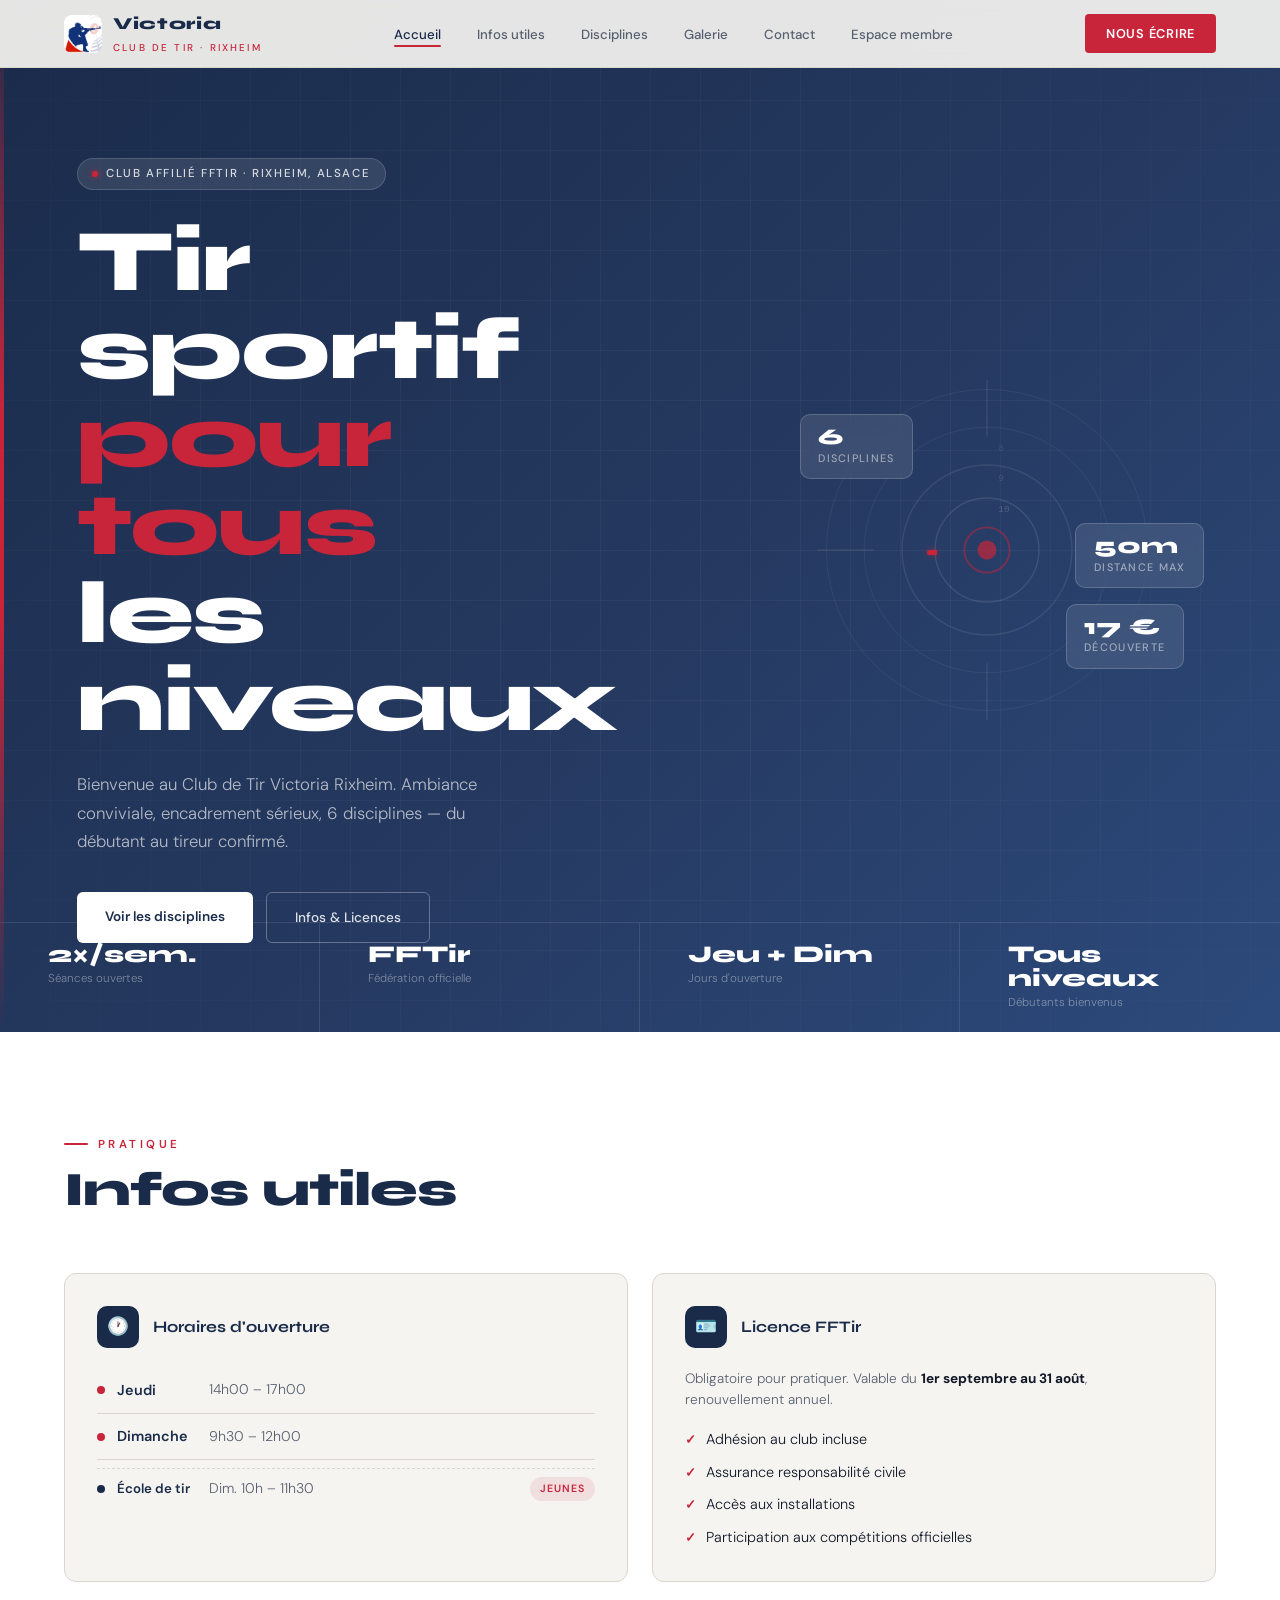
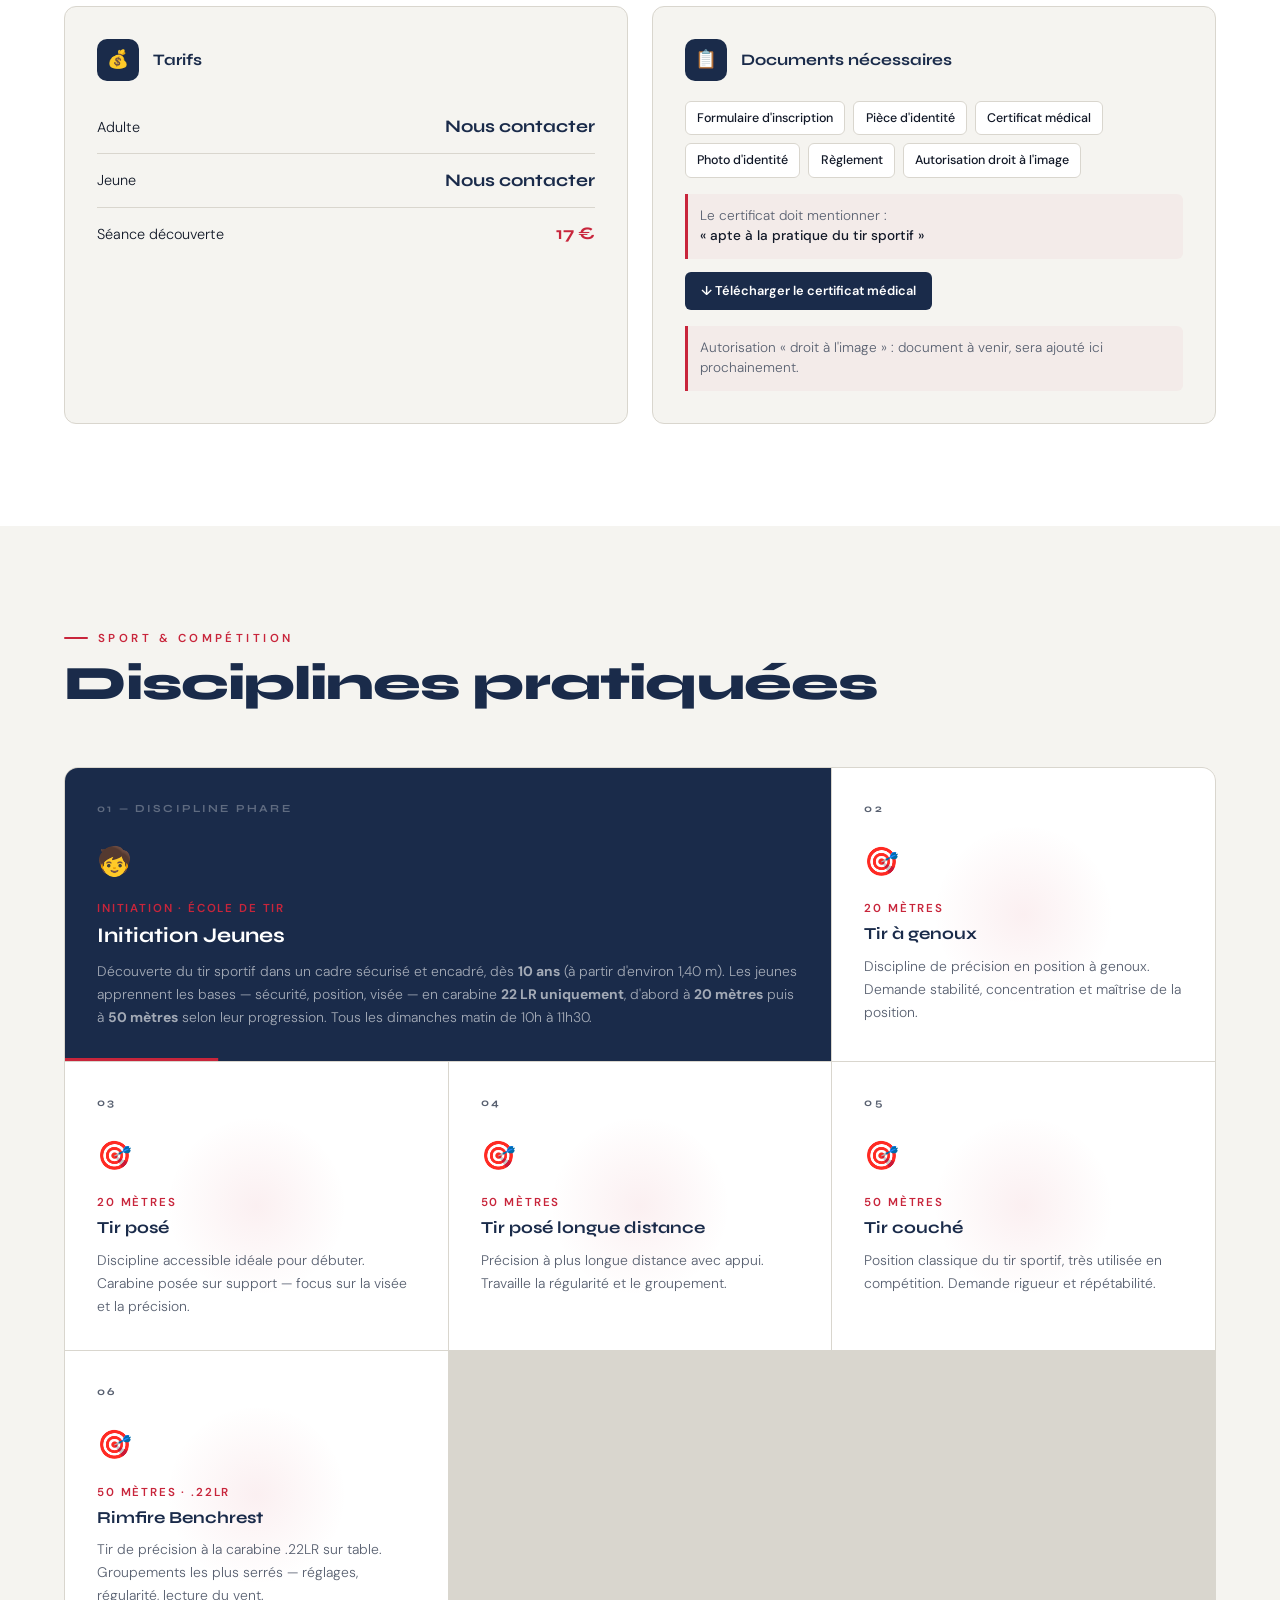
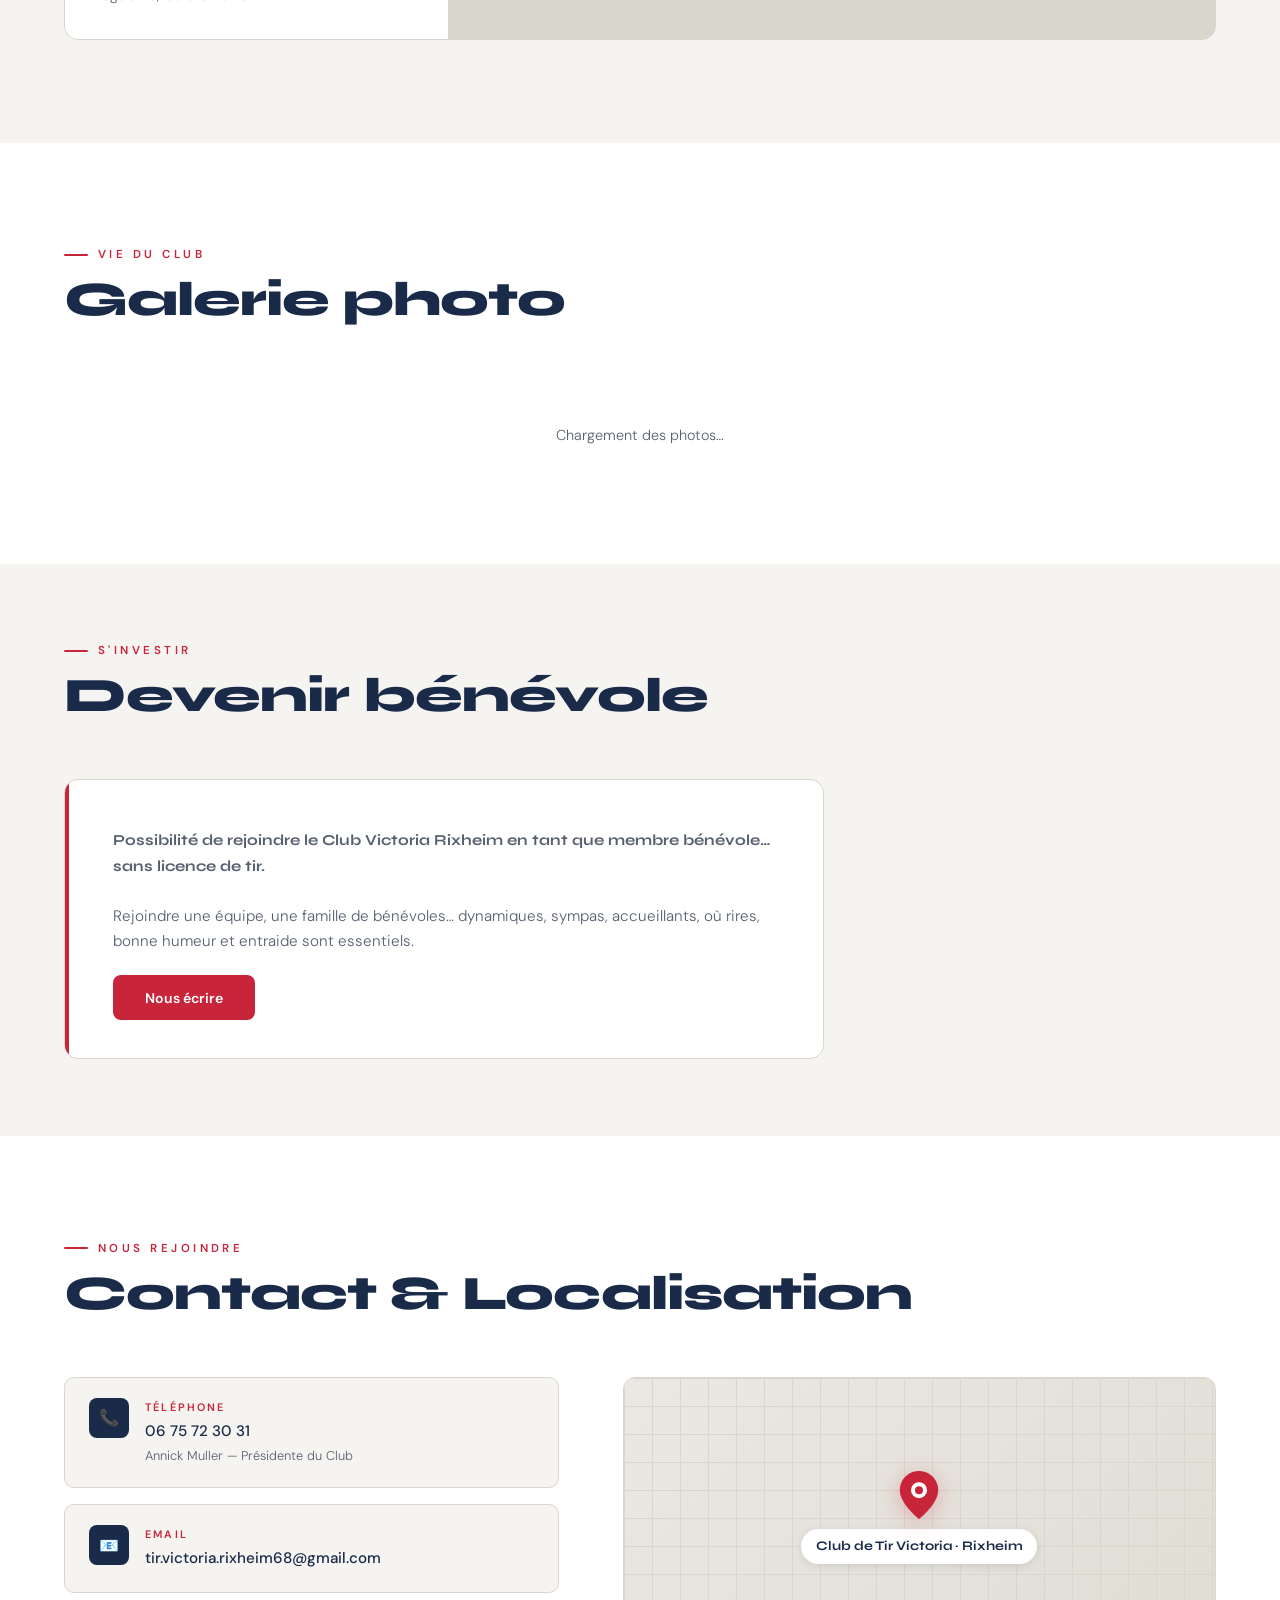
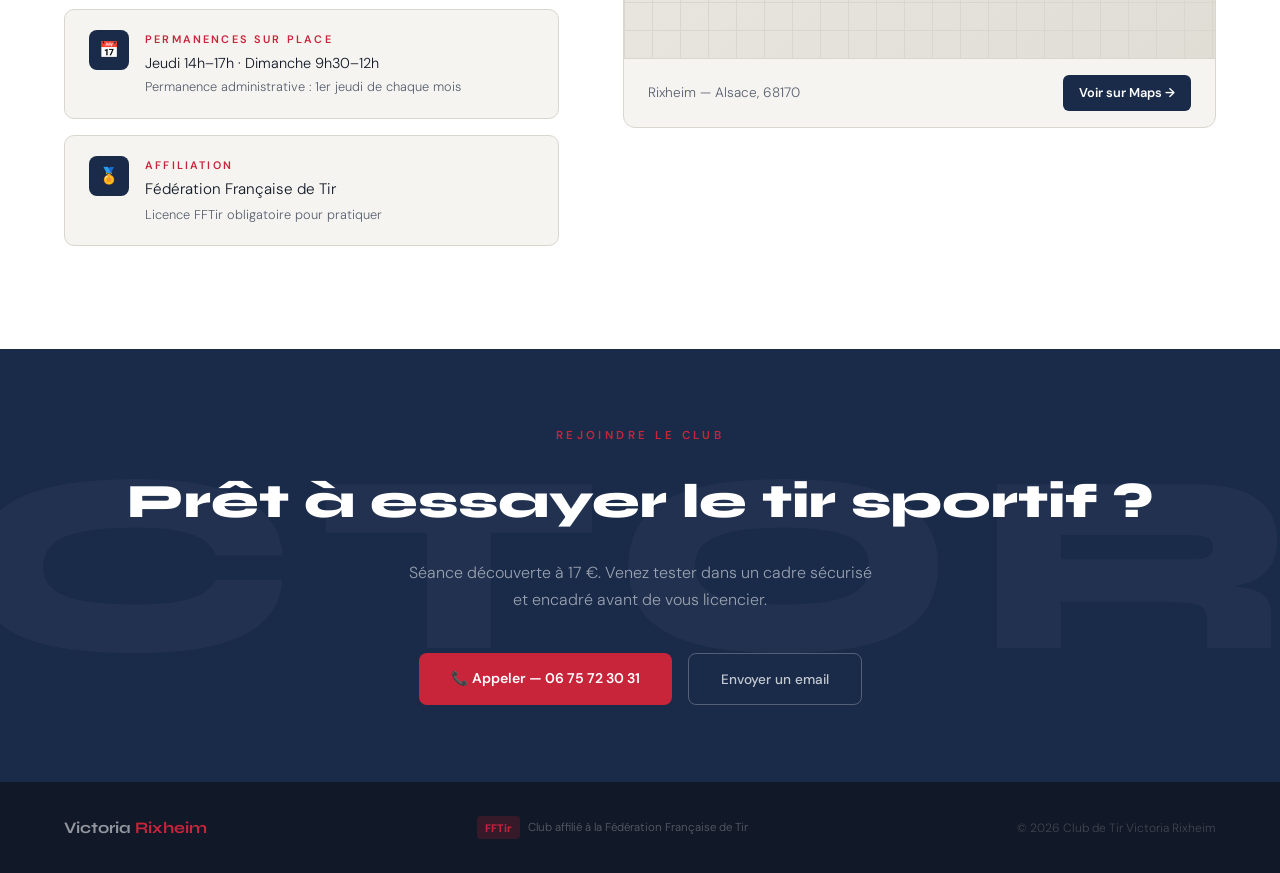
==== commit 7008f8dd: "Intégration du logo officiel du club - Logo utilisé dans la nav (index.html et espace-membre.html) e" ====
--- a/index.html
+++ b/index.html
@@ -9,7 +9,7 @@
   <meta property="og:title" content="Victoria Rixheim — Club de Tir Sportif" />
   <meta property="og:description" content="Club de Tir Sportif Victoria Rixheim — 6 disciplines, école de tir jeunes, affilié FFTir. Rixheim, Alsace." />
   <meta property="og:url" content="https://jgrewis.github.io/site-victoria-rixheim/" />
-  <link rel="icon" type="image/svg+xml" href="data:image/svg+xml,<svg xmlns='http://www.w3.org/2000/svg' viewBox='0 0 32 32'><circle cx='16' cy='16' r='16' fill='%231A2B4A'/><circle cx='16' cy='16' r='11' fill='none' stroke='rgba(255,255,255,.4)' stroke-width='1'/><circle cx='16' cy='16' r='6' fill='none' stroke='rgba(255,255,255,.25)' stroke-width='1'/><circle cx='16' cy='16' r='4' fill='%23C8253B'/></svg>" />
+  <link rel="icon" type="image/jpeg" href="./assets/img/logo.jpg" />
   <title>Victoria Rixheim — Club de Tir Sportif</title>
   <link rel="preconnect" href="https://fonts.googleapis.com" />
   <link rel="preconnect" href="https://fonts.gstatic.com" crossorigin />
@@ -23,15 +23,7 @@
 <!-- NAV -->
 <nav id="nav">
   <a href="#accueil" class="nav-logo" aria-label="Accueil — Club de Tir Victoria Rixheim">
-    <svg class="logo-icon" viewBox="0 0 48 48" fill="none" aria-hidden="true">
-      <circle cx="24" cy="24" r="22" stroke="#1A2B4A" stroke-width="1.5"/>
-      <circle cx="24" cy="24" r="14" stroke="#1A2B4A" stroke-width="1" stroke-dasharray="3 3"/>
-      <circle cx="24" cy="24" r="6"  fill="#C8253B"/>
-      <line x1="24" y1="2"  x2="24" y2="10" stroke="#1A2B4A" stroke-width="1.5"/>
-      <line x1="24" y1="38" x2="24" y2="46" stroke="#1A2B4A" stroke-width="1.5"/>
-      <line x1="2"  y1="24" x2="10" y2="24" stroke="#1A2B4A" stroke-width="1.5"/>
-      <line x1="38" y1="24" x2="46" y2="24" stroke="#1A2B4A" stroke-width="1.5"/>
-    </svg>
+    <img class="logo-icon" src="./assets/img/logo.jpg" alt="" aria-hidden="true" />
     <div>
       <span class="logo-name">Victoria</span>
       <span class="logo-sub">Club de Tir · Rixheim</span>
--- a/assets/css/main.css
+++ b/assets/css/main.css
@@ -11,7 +11,7 @@
 nav.scrolled { box-shadow: 0 2px 24px rgba(26,43,74,0.08); }
 
 .nav-logo { display:flex; align-items:center; gap:11px; text-decoration:none; }
-.logo-icon { width:38px; height:38px; flex-shrink:0; }
+.logo-icon { width:38px; height:38px; flex-shrink:0; object-fit:contain; border-radius:8px; }
 .logo-name { font-family:'Syne',sans-serif; font-size:1.05rem; font-weight:800; letter-spacing:.04em; color:var(--navy); display:block; }
 .logo-sub  { font-size:.62rem; font-weight:500; letter-spacing:.22em; text-transform:uppercase; color:var(--red); display:block; margin-top:1px; }
 
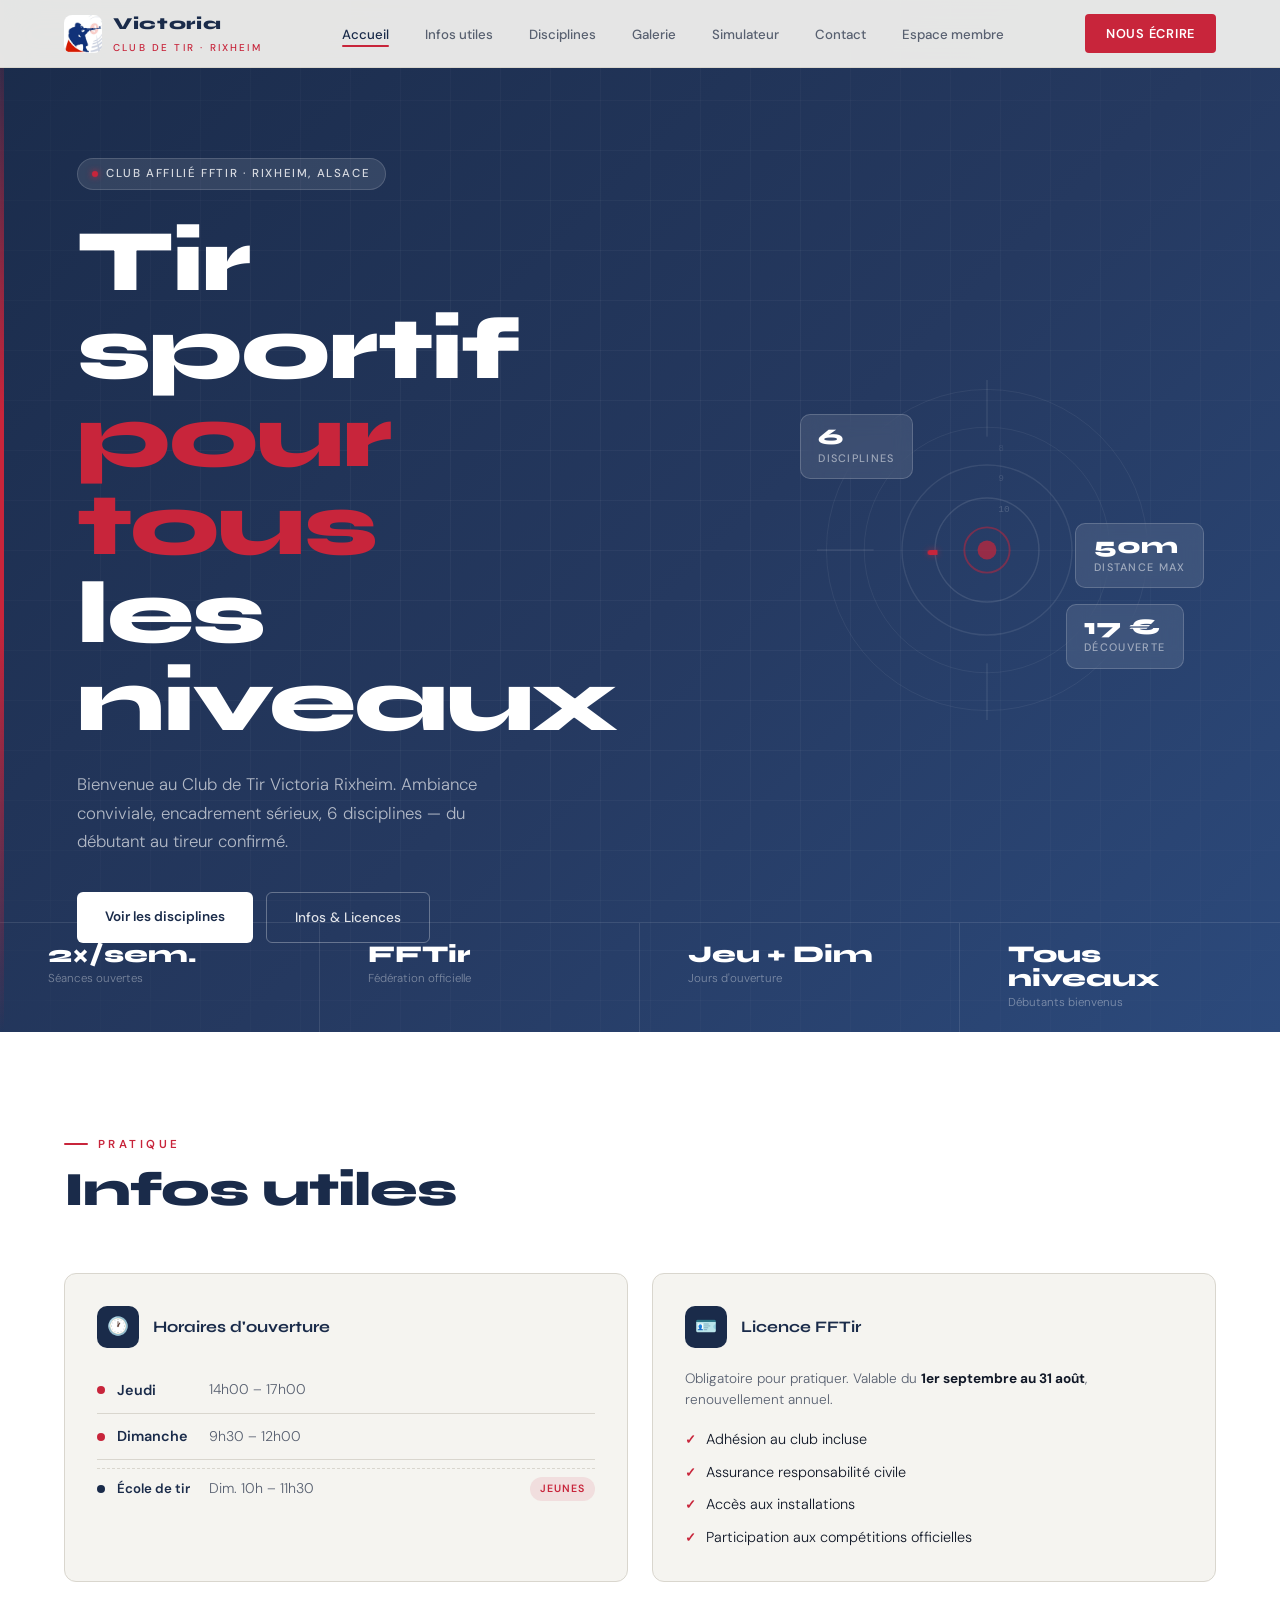
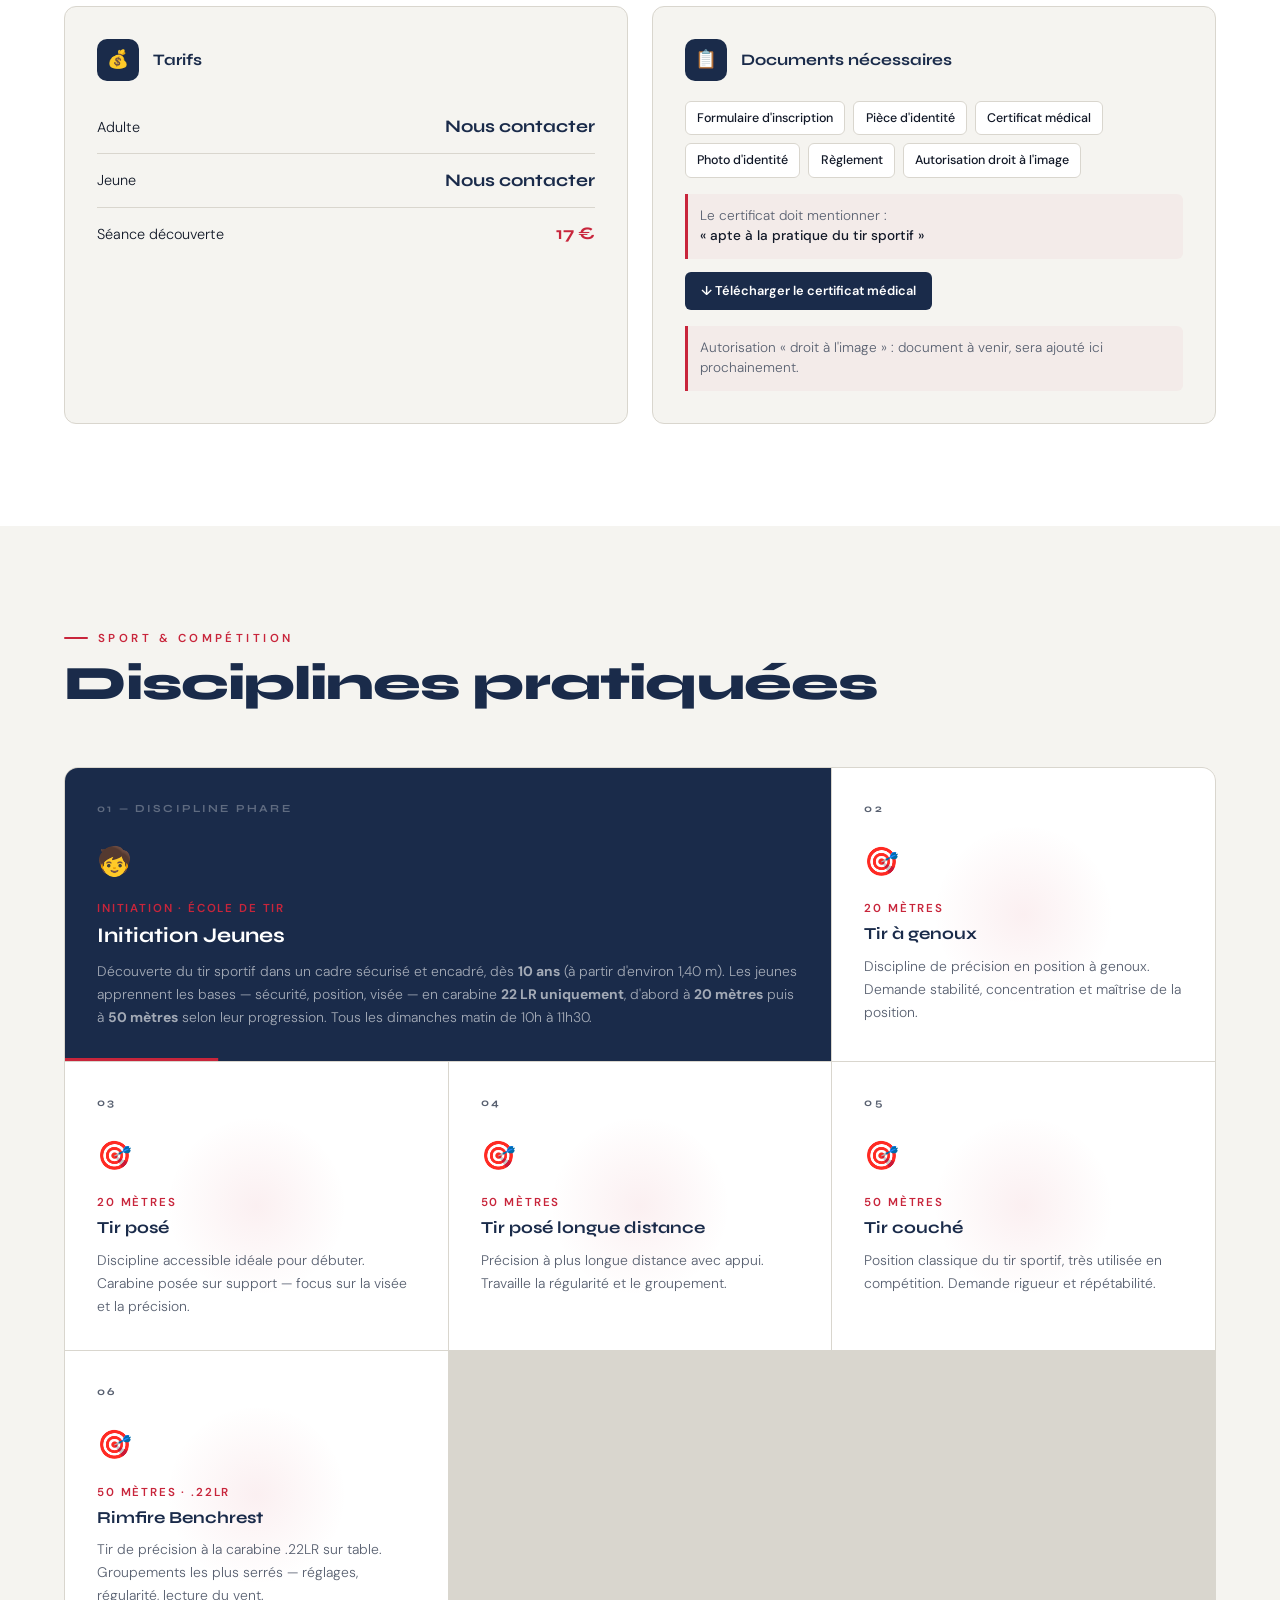
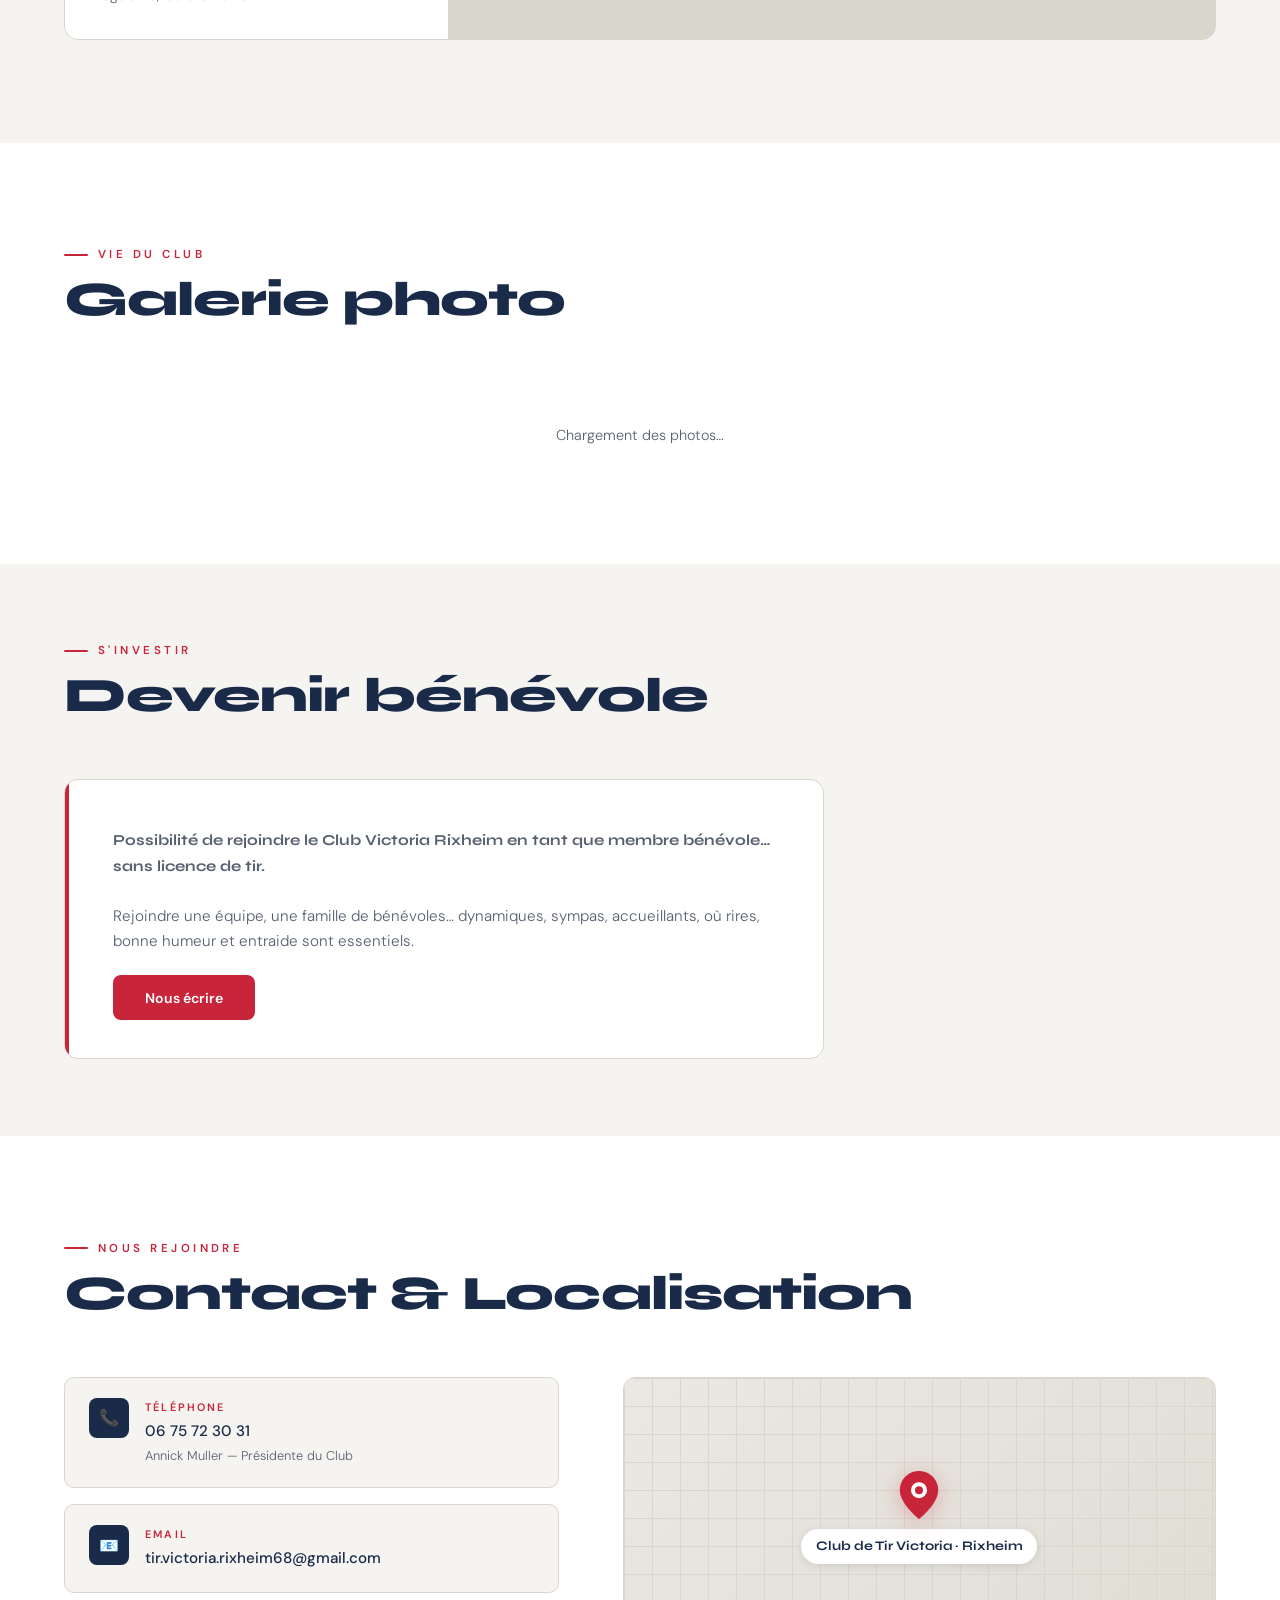
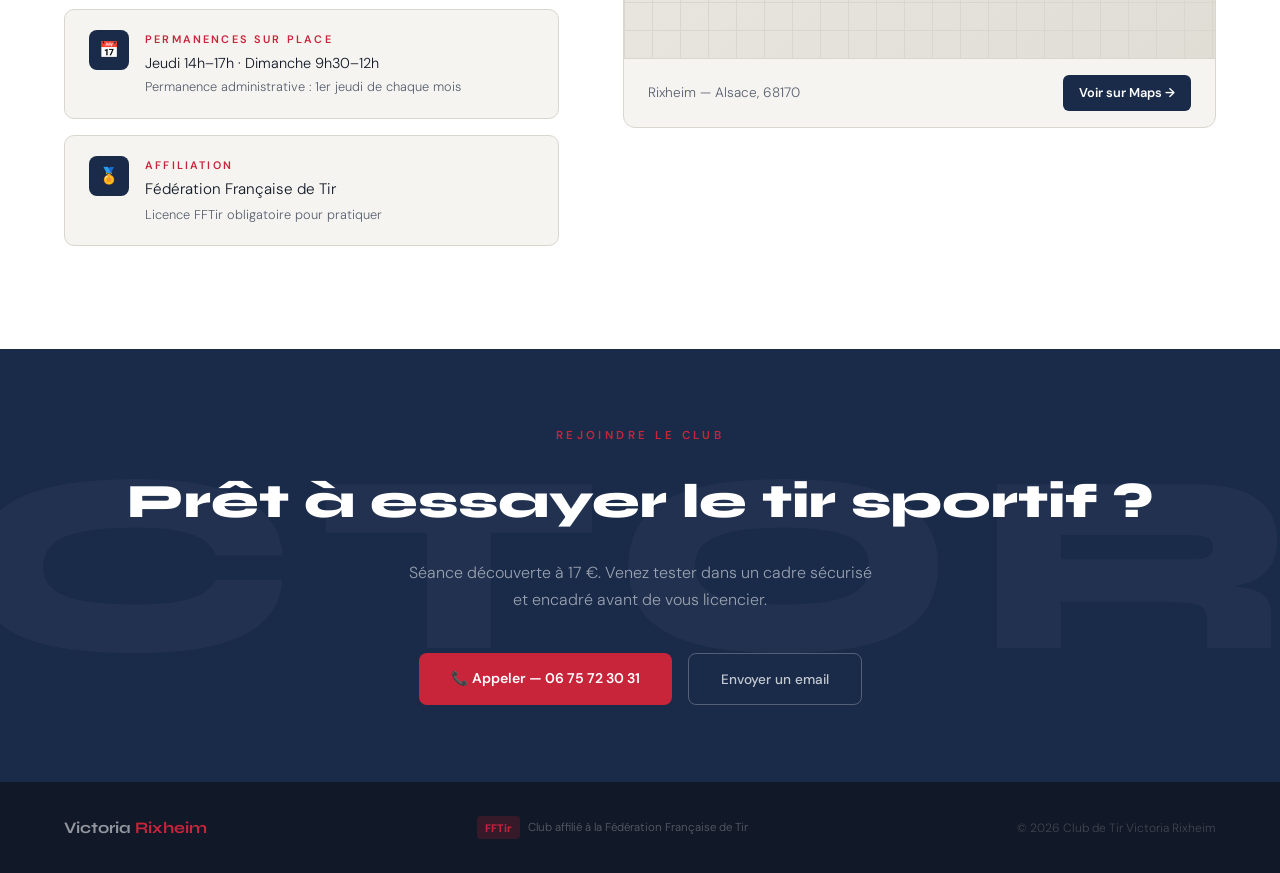
==== commit 833a6d4a: "Ajout simulateur de tir (jeu 2D + FPS) et lien dans la navigation Co-Authored-By: Claude Opus 4.8 <n" ====
--- a/index.html
+++ b/index.html
@@ -35,6 +35,7 @@
     <li><a href="#infos">Infos utiles</a></li>
     <li><a href="#disciplines">Disciplines</a></li>
     <li><a href="#galerie">Galerie</a></li>
+    <li><a href="./jeu.html">Simulateur</a></li>
     <li><a href="#contact">Contact</a></li>
     <li><a href="./espace-membre.html">Espace membre</a></li>
   </ul>
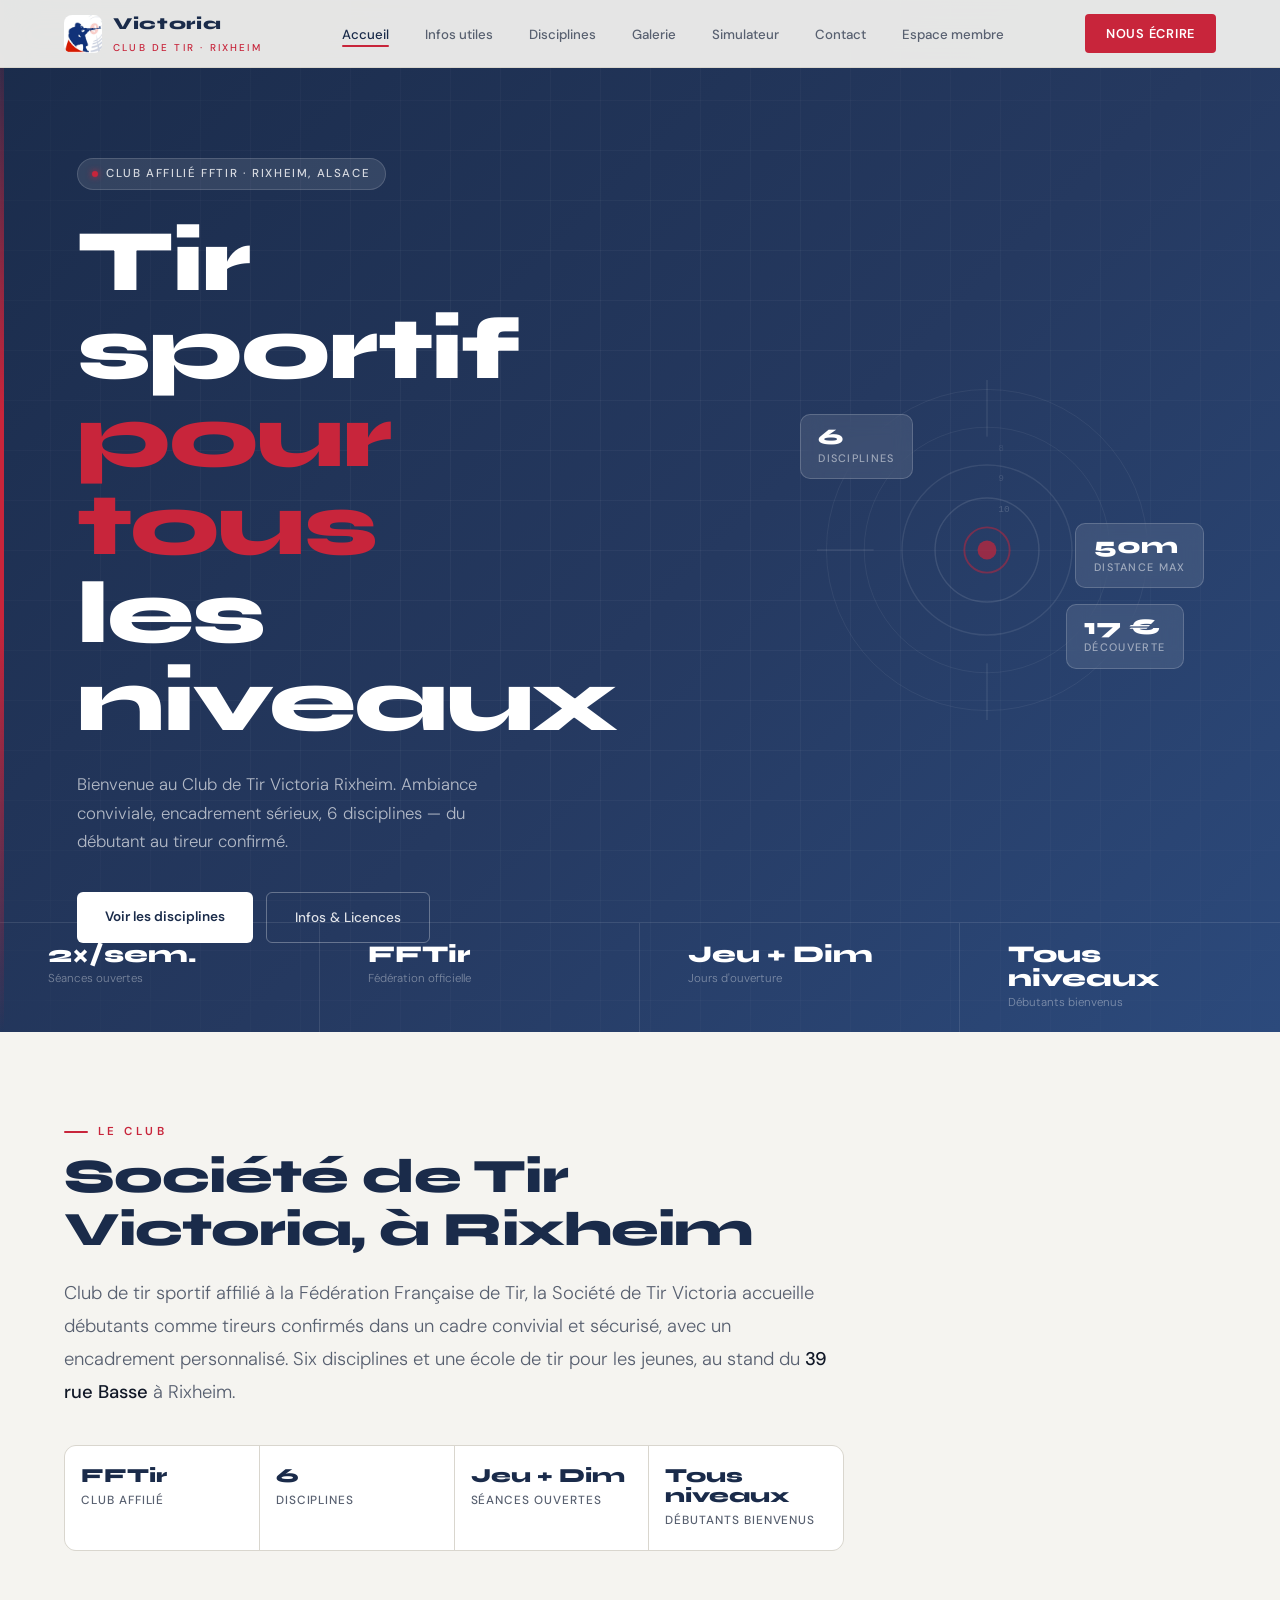
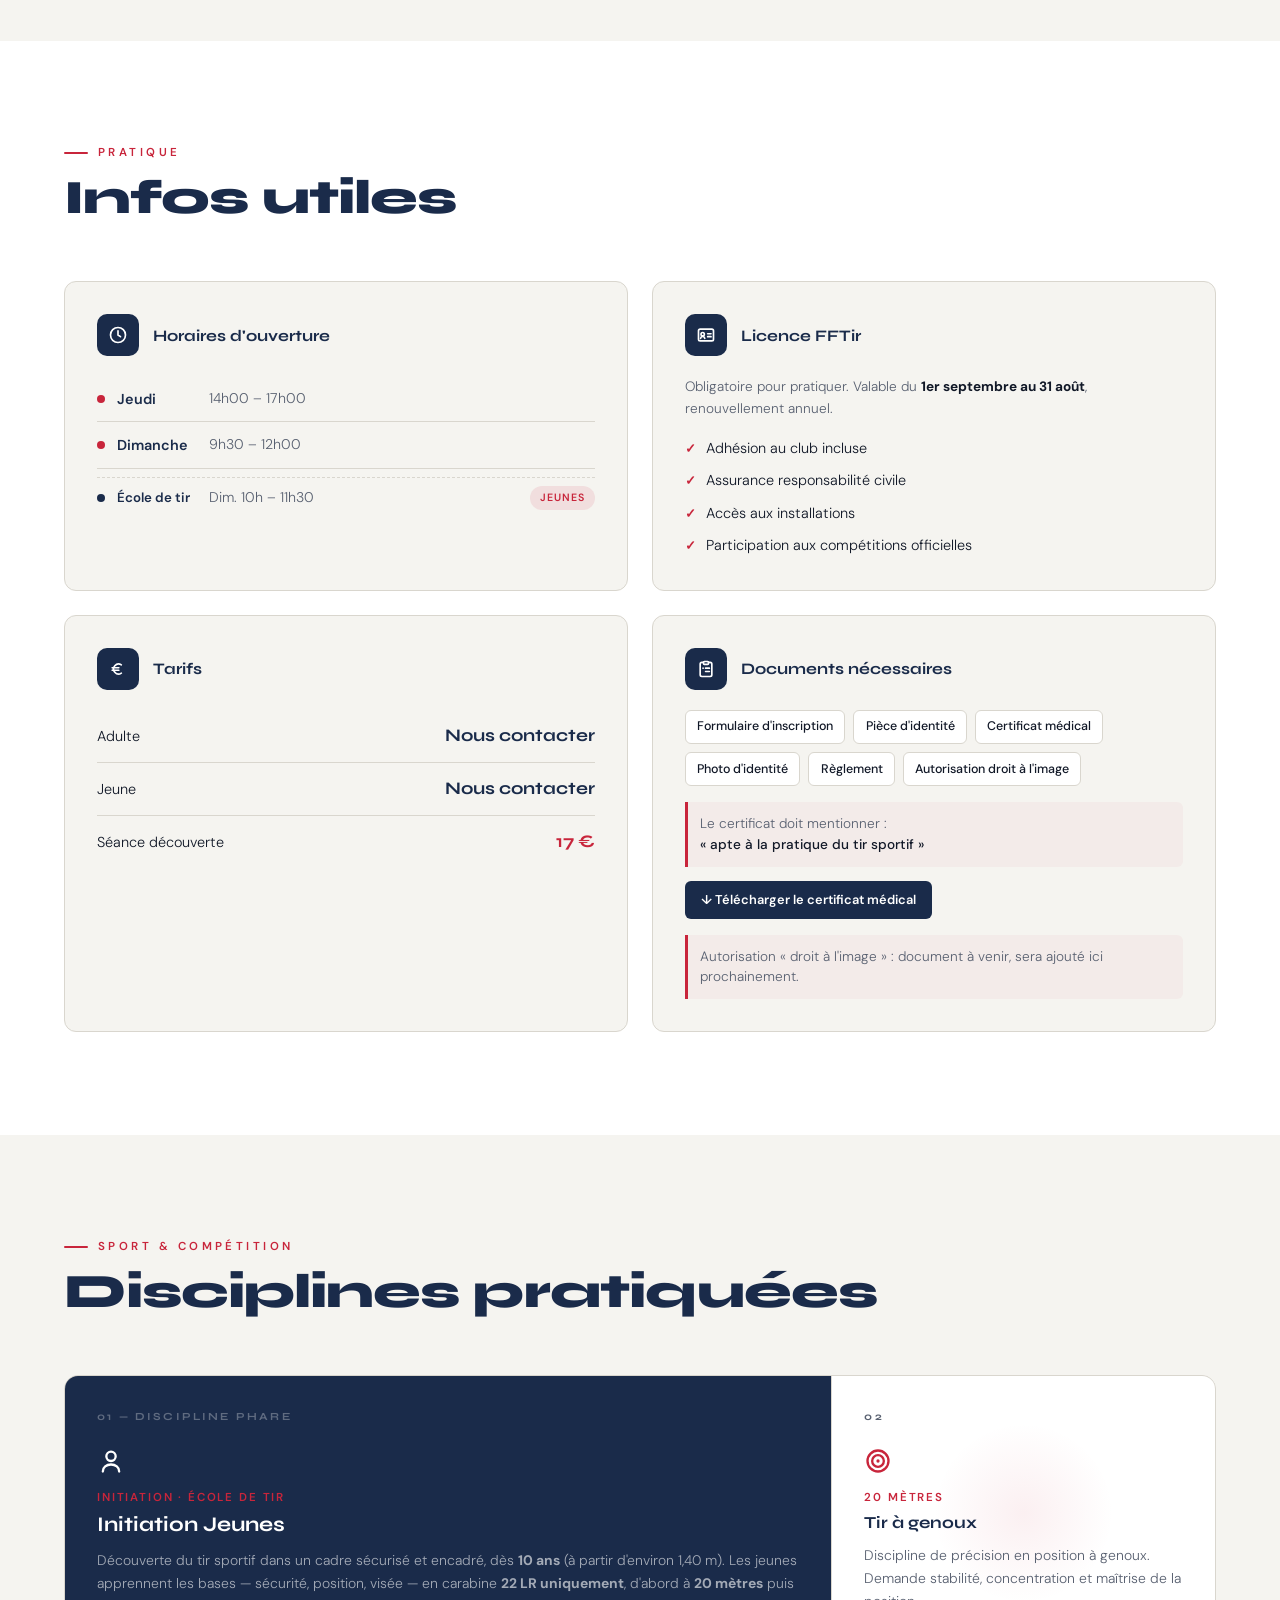
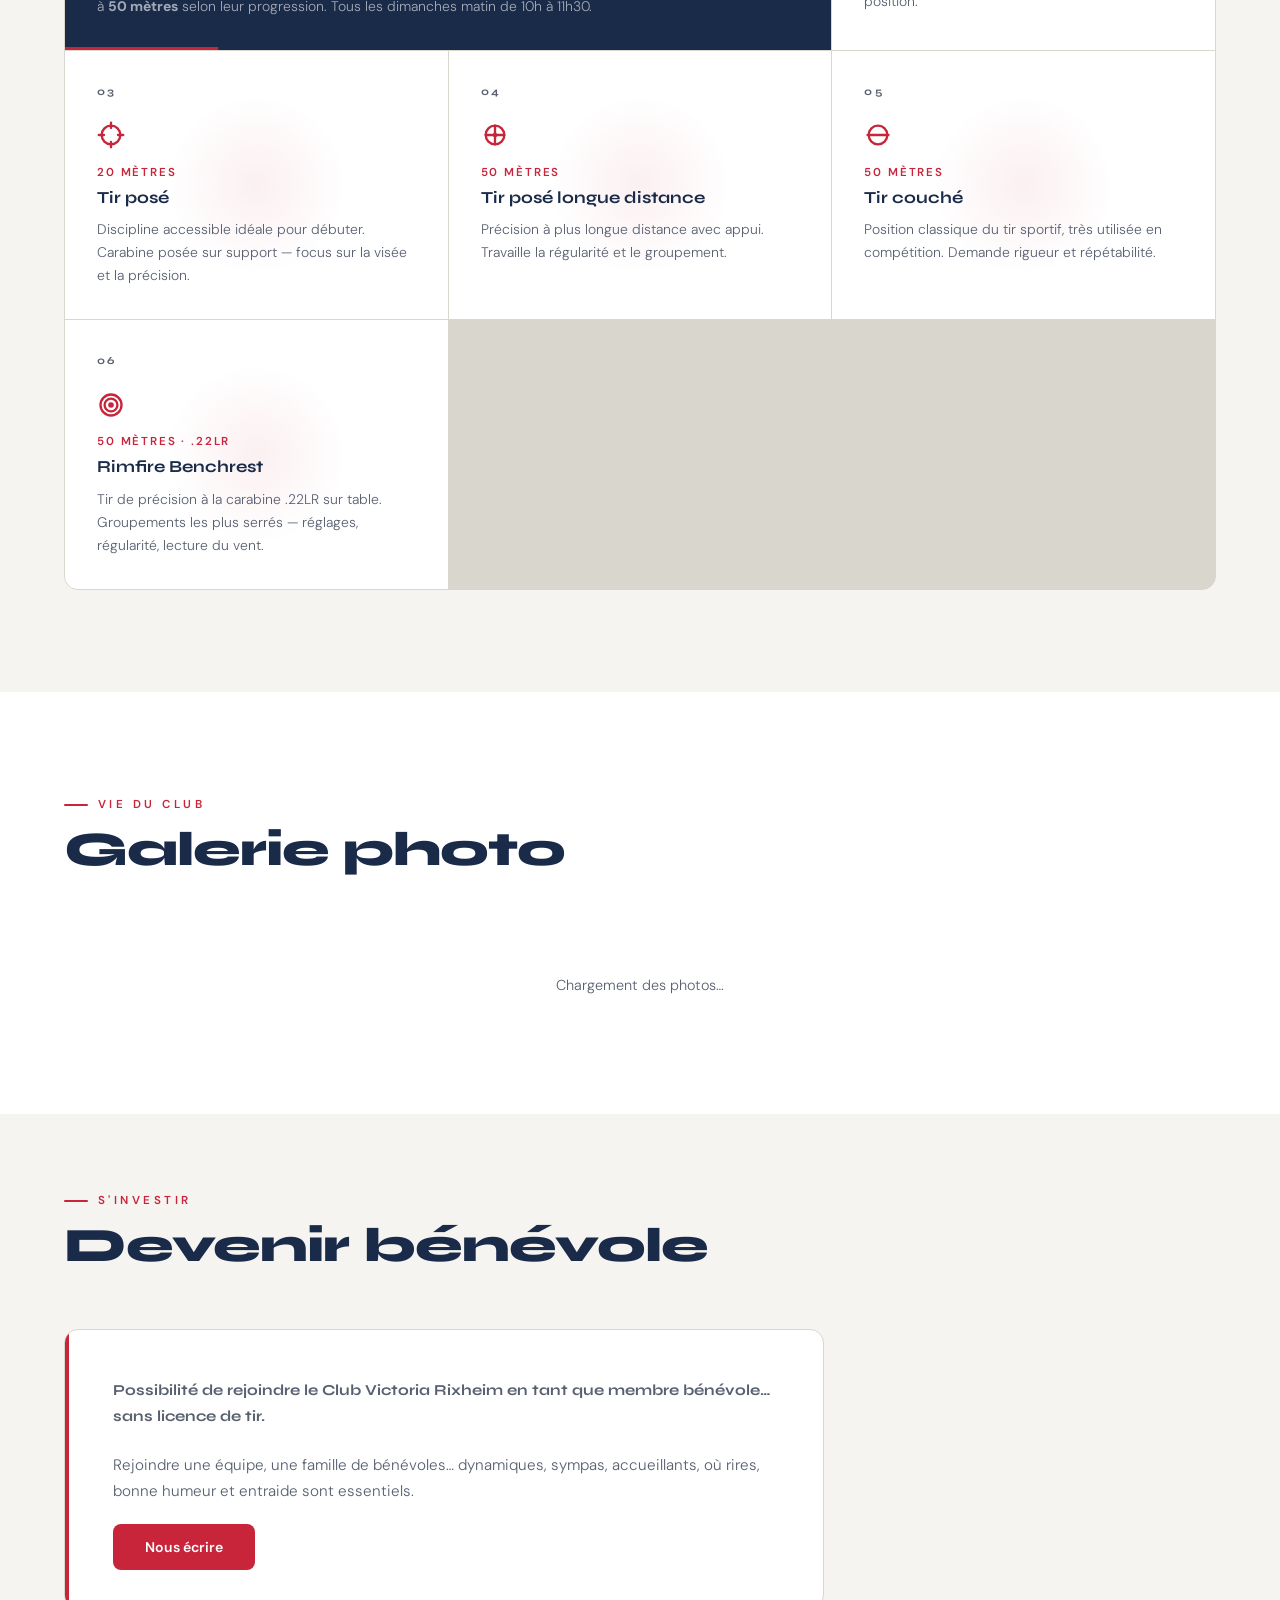
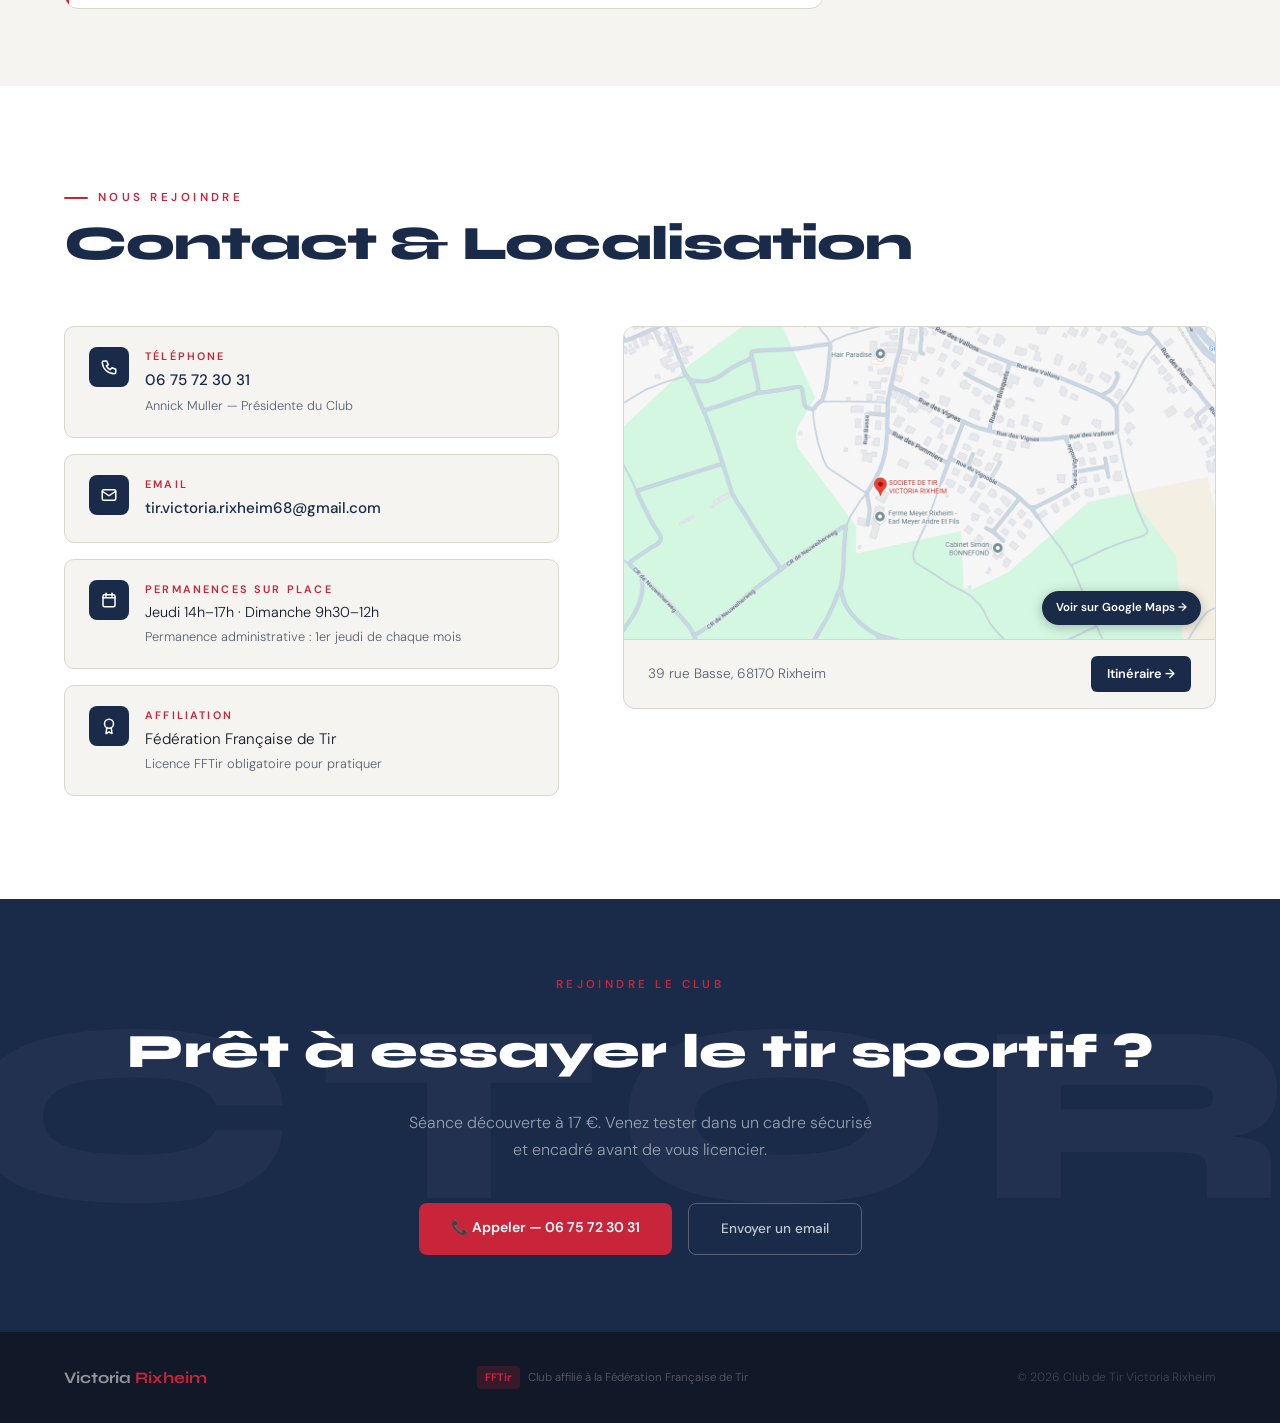
==== commit ce1ccae3: "Intègre le polish serveur : SEO JSON-LD, section club, icônes SVG, carte Maps, accessibilité Reporté" ====
--- a/index.html
+++ b/index.html
@@ -17,8 +17,57 @@
   <link rel="stylesheet" href="./assets/css/tokens.css" />
   <link rel="stylesheet" href="./assets/css/main.css" />
   <link rel="stylesheet" href="./assets/css/auth.css" />
+
+  <!-- SEO local : données structurées (prêtes pour la prod, une fois le noindex retiré) -->
+  <script type="application/ld+json">
+  {
+    "@context": "https://schema.org",
+    "@type": "SportsClub",
+    "name": "Club de Tir Victoria Rixheim",
+    "alternateName": "Société de Tir Victoria Rixheim",
+    "sport": "Tir sportif",
+    "url": "https://jgrewis.github.io/site-victoria-rixheim/",
+    "telephone": "+33675723031",
+    "email": "tir.victoria.rixheim68@gmail.com",
+    "address": {
+      "@type": "PostalAddress",
+      "streetAddress": "39 rue Basse",
+      "postalCode": "68170",
+      "addressLocality": "Rixheim",
+      "addressRegion": "Grand Est",
+      "addressCountry": "FR"
+    },
+    "memberOf": {
+      "@type": "Organization",
+      "name": "Fédération Française de Tir",
+      "alternateName": "FFTir"
+    },
+    "openingHoursSpecification": [
+      { "@type": "OpeningHoursSpecification", "dayOfWeek": "Thursday", "opens": "14:00", "closes": "17:00" },
+      { "@type": "OpeningHoursSpecification", "dayOfWeek": "Sunday", "opens": "09:30", "closes": "12:00" }
+    ]
+  }
+  </script>
 </head>
 <body>
+
+<!-- ===== SPRITE D'ICÔNES SVG (remplace les emojis ; aria-hidden via .icon) ===== -->
+<svg width="0" height="0" style="position:absolute" aria-hidden="true" focusable="false">
+  <symbol id="i-clock" viewBox="0 0 24 24"><circle cx="12" cy="12" r="9"/><path d="M12 7v5l3 2"/></symbol>
+  <symbol id="i-license" viewBox="0 0 24 24"><rect x="3" y="5" width="18" height="14" rx="2"/><circle cx="8" cy="11" r="2"/><path d="M5.5 16c.4-1.4 1.4-2.2 2.5-2.2s2.1.8 2.5 2.2"/><line x1="14" y1="10.5" x2="18" y2="10.5"/><line x1="14" y1="14" x2="18" y2="14"/></symbol>
+  <symbol id="i-euro" viewBox="0 0 24 24"><path d="M16 7a6 6 0 1 0 0 10"/><line x1="5" y1="10.5" x2="13" y2="10.5"/><line x1="5" y1="13.5" x2="13" y2="13.5"/></symbol>
+  <symbol id="i-clipboard" viewBox="0 0 24 24"><path d="M9 4H7a2 2 0 0 0-2 2v13a2 2 0 0 0 2 2h10a2 2 0 0 0 2-2V6a2 2 0 0 0-2-2h-2"/><rect x="9" y="3" width="6" height="3.5" rx="1"/><line x1="8.5" y1="11" x2="8.5" y2="11"/><line x1="11.5" y1="11" x2="16" y2="11"/><line x1="11.5" y1="15" x2="16" y2="15"/></symbol>
+  <symbol id="i-phone" viewBox="0 0 24 24"><path d="M5 4h4l2 5-2.5 1.5a11 11 0 0 0 5 5L16 13l5 2v4a2 2 0 0 1-2 2A16 16 0 0 1 3 6a2 2 0 0 1 2-2z"/></symbol>
+  <symbol id="i-mail" viewBox="0 0 24 24"><rect x="3" y="5" width="18" height="14" rx="2"/><path d="m3 7 9 6 9-6"/></symbol>
+  <symbol id="i-calendar" viewBox="0 0 24 24"><rect x="4" y="5" width="16" height="16" rx="2"/><line x1="4" y1="9" x2="20" y2="9"/><line x1="8" y1="3" x2="8" y2="7"/><line x1="16" y1="3" x2="16" y2="7"/></symbol>
+  <symbol id="i-award" viewBox="0 0 24 24"><circle cx="12" cy="9" r="6"/><path d="M9 14.5 8 22l4-2 4 2-1-7.5"/></symbol>
+  <symbol id="i-youth" viewBox="0 0 24 24"><circle cx="12" cy="8" r="4"/><path d="M5 21c0-3.6 3.1-6 7-6s7 2.4 7 6"/></symbol>
+  <symbol id="i-target" viewBox="0 0 24 24"><circle cx="12" cy="12" r="9"/><circle cx="12" cy="12" r="5"/><circle cx="12" cy="12" r="1.4" fill="currentColor" stroke="none"/></symbol>
+  <symbol id="i-crosshair" viewBox="0 0 24 24"><circle cx="12" cy="12" r="8"/><line x1="12" y1="1.5" x2="12" y2="6"/><line x1="12" y1="18" x2="12" y2="22.5"/><line x1="1.5" y1="12" x2="6" y2="12"/><line x1="18" y1="12" x2="22.5" y2="12"/></symbol>
+  <symbol id="i-scope" viewBox="0 0 24 24"><circle cx="12" cy="12" r="8"/><line x1="12" y1="4" x2="12" y2="20"/><line x1="4" y1="12" x2="20" y2="12"/><circle cx="12" cy="12" r="2" fill="currentColor" stroke="none"/></symbol>
+  <symbol id="i-prone" viewBox="0 0 24 24"><circle cx="12" cy="12" r="8"/><line x1="3" y1="12" x2="21" y2="12"/></symbol>
+  <symbol id="i-bullseye" viewBox="0 0 24 24"><circle cx="12" cy="12" r="9"/><circle cx="12" cy="12" r="5.5"/><circle cx="12" cy="12" r="2.4" fill="currentColor" stroke="none"/></symbol>
+</svg>
 
 <!-- NAV -->
 <nav id="nav">
@@ -44,6 +93,8 @@
   <button class="hamburger" id="hbg" aria-label="Menu"><span></span><span></span><span></span></button>
 </nav>
 
+
+<main id="contenu">
 
 <!-- HERO -->
 <section id="accueil">
@@ -94,6 +145,27 @@
 </section>
 
 
+<!-- LE CLUB -->
+<section id="club">
+  <div class="club-inner reveal">
+    <div class="sec-label">Le club</div>
+    <h2 class="sec-title">Société de Tir Victoria, à Rixheim</h2>
+    <p class="club-lead">
+      Club de tir sportif affilié à la Fédération Française de Tir, la Société de Tir Victoria
+      accueille débutants comme tireurs confirmés dans un cadre convivial et sécurisé, avec un
+      encadrement personnalisé. Six disciplines et une école de tir pour les jeunes, au stand
+      du <strong>39 rue Basse</strong> à Rixheim.
+    </p>
+    <div class="club-facts">
+      <div class="club-fact"><span class="club-fact-k">FFTir</span><span class="club-fact-v">Club affilié</span></div>
+      <div class="club-fact"><span class="club-fact-k">6</span><span class="club-fact-v">Disciplines</span></div>
+      <div class="club-fact"><span class="club-fact-k">Jeu + Dim</span><span class="club-fact-v">Séances ouvertes</span></div>
+      <div class="club-fact"><span class="club-fact-k">Tous niveaux</span><span class="club-fact-v">Débutants bienvenus</span></div>
+    </div>
+  </div>
+</section>
+
+
 <!-- INFOS UTILES -->
 <section id="infos">
   <div class="sec-head reveal">
@@ -104,7 +176,7 @@
 
     <div class="info-card reveal d1">
       <div class="info-card-top">
-        <div class="info-icon-box" aria-hidden="true">🕐</div>
+        <div class="info-icon-box" aria-hidden="true"><svg class="icon"><use href="#i-clock"/></svg></div>
         <div class="info-card-title">Horaires d'ouverture</div>
       </div>
       <div class="horaire-row">
@@ -127,7 +199,7 @@
 
     <div class="info-card reveal d2">
       <div class="info-card-top">
-        <div class="info-icon-box" aria-hidden="true">🪪</div>
+        <div class="info-icon-box" aria-hidden="true"><svg class="icon"><use href="#i-license"/></svg></div>
         <div class="info-card-title">Licence FFTir</div>
       </div>
       <p class="licence-desc">Obligatoire pour pratiquer. Valable du <strong>1er septembre au 31 août</strong>, renouvellement annuel.</p>
@@ -141,7 +213,7 @@
 
     <div class="info-card reveal d3">
       <div class="info-card-top">
-        <div class="info-icon-box" aria-hidden="true">💰</div>
+        <div class="info-icon-box" aria-hidden="true"><svg class="icon"><use href="#i-euro"/></svg></div>
         <div class="info-card-title">Tarifs</div>
       </div>
       <div class="tarif-list">
@@ -153,7 +225,7 @@
 
     <div class="info-card reveal d4">
       <div class="info-card-top">
-        <div class="info-icon-box" aria-hidden="true">📋</div>
+        <div class="info-icon-box" aria-hidden="true"><svg class="icon"><use href="#i-clipboard"/></svg></div>
         <div class="info-card-title">Documents nécessaires</div>
       </div>
       <div class="doc-chips">
@@ -183,42 +255,42 @@
 
     <div class="disc-card feat">
       <div class="disc-num">01 — DISCIPLINE PHARE</div>
-      <span class="disc-icon" aria-hidden="true">🧒</span>
+      <svg class="icon disc-icon" aria-hidden="true"><use href="#i-youth"/></svg>
       <div class="disc-dist">Initiation · École de tir</div>
       <div class="disc-name">Initiation Jeunes</div>
       <p class="disc-desc">Découverte du tir sportif dans un cadre sécurisé et encadré, dès <strong>10 ans</strong> (à partir d'environ 1,40 m). Les jeunes apprennent les bases — sécurité, position, visée — en carabine <strong>22 LR uniquement</strong>, d'abord à <strong>20 mètres</strong> puis à <strong>50 mètres</strong> selon leur progression. Tous les dimanches matin de 10h à 11h30.</p>
     </div>
 
     <div class="disc-card">
-      <div class="disc-num">02</div><span class="disc-icon" aria-hidden="true">🎯</span>
+      <div class="disc-num">02</div><svg class="icon disc-icon" aria-hidden="true"><use href="#i-target"/></svg>
       <div class="disc-dist">20 mètres</div>
       <div class="disc-name">Tir à genoux</div>
       <p class="disc-desc">Discipline de précision en position à genoux. Demande stabilité, concentration et maîtrise de la position.</p>
     </div>
 
     <div class="disc-card">
-      <div class="disc-num">03</div><span class="disc-icon" aria-hidden="true">🎯</span>
+      <div class="disc-num">03</div><svg class="icon disc-icon" aria-hidden="true"><use href="#i-crosshair"/></svg>
       <div class="disc-dist">20 mètres</div>
       <div class="disc-name">Tir posé</div>
       <p class="disc-desc">Discipline accessible idéale pour débuter. Carabine posée sur support — focus sur la visée et la précision.</p>
     </div>
 
     <div class="disc-card">
-      <div class="disc-num">04</div><span class="disc-icon" aria-hidden="true">🎯</span>
+      <div class="disc-num">04</div><svg class="icon disc-icon" aria-hidden="true"><use href="#i-scope"/></svg>
       <div class="disc-dist">50 mètres</div>
       <div class="disc-name">Tir posé longue distance</div>
       <p class="disc-desc">Précision à plus longue distance avec appui. Travaille la régularité et le groupement.</p>
     </div>
 
     <div class="disc-card">
-      <div class="disc-num">05</div><span class="disc-icon" aria-hidden="true">🎯</span>
+      <div class="disc-num">05</div><svg class="icon disc-icon" aria-hidden="true"><use href="#i-prone"/></svg>
       <div class="disc-dist">50 mètres</div>
       <div class="disc-name">Tir couché</div>
       <p class="disc-desc">Position classique du tir sportif, très utilisée en compétition. Demande rigueur et répétabilité.</p>
     </div>
 
     <div class="disc-card">
-      <div class="disc-num">06</div><span class="disc-icon" aria-hidden="true">🎯</span>
+      <div class="disc-num">06</div><svg class="icon disc-icon" aria-hidden="true"><use href="#i-bullseye"/></svg>
       <div class="disc-dist">50 mètres · .22LR</div>
       <div class="disc-name">Rimfire Benchrest</div>
       <p class="disc-desc">Tir de précision à la carabine .22LR sur table. Groupements les plus serrés — réglages, régularité, lecture du vent.</p>
@@ -264,7 +336,7 @@
 
     <div class="contact-items">
       <div class="contact-item reveal">
-        <div class="ci-icon" aria-hidden="true">📞</div>
+        <div class="ci-icon" aria-hidden="true"><svg class="icon"><use href="#i-phone"/></svg></div>
         <div>
           <div class="ci-label">Téléphone</div>
           <div class="ci-value"><a data-bind-href="contact.phoneHref" data-bind="contact.phone" href="#"></a></div>
@@ -272,14 +344,14 @@
         </div>
       </div>
       <div class="contact-item reveal d1">
-        <div class="ci-icon" aria-hidden="true">📧</div>
+        <div class="ci-icon" aria-hidden="true"><svg class="icon"><use href="#i-mail"/></svg></div>
         <div>
           <div class="ci-label">Email</div>
           <div class="ci-value"><a data-bind-href="contact.emailHref" data-bind="contact.email" href="#"></a></div>
         </div>
       </div>
       <div class="contact-item reveal d2">
-        <div class="ci-icon" aria-hidden="true">📅</div>
+        <div class="ci-icon" aria-hidden="true"><svg class="icon"><use href="#i-calendar"/></svg></div>
         <div>
           <div class="ci-label">Permanences sur place</div>
           <div class="ci-value sm" data-bind="horaires.short"></div>
@@ -287,7 +359,7 @@
         </div>
       </div>
       <div class="contact-item reveal d3">
-        <div class="ci-icon" aria-hidden="true">🏅</div>
+        <div class="ci-icon" aria-hidden="true"><svg class="icon"><use href="#i-award"/></svg></div>
         <div>
           <div class="ci-label">Affiliation</div>
           <div class="ci-value" data-bind="affiliation.label"></div>
@@ -297,20 +369,18 @@
     </div>
 
     <div class="map-block reveal d2">
-      <div class="map-ph">
-        <div class="map-grid-bg"></div>
-        <div class="map-center">
-          <svg class="map-pin-svg" viewBox="0 0 48 60" fill="none" aria-hidden="true">
-            <path d="M24 0C10.745 0 0 10.745 0 24c0 17.25 24 36 24 36s24-18.75 24-36C48 10.745 37.255 0 24 0z" fill="#C8253B"/>
-            <circle cx="24" cy="24" r="10" fill="white"/>
-            <circle cx="24" cy="24" r="5" fill="#C8253B"/>
-          </svg>
-          <div class="map-lbl">Club de Tir Victoria · Rixheim</div>
-        </div>
-      </div>
+      <a class="map-img-link" data-bind-href="localisation.mapsHref"
+         href="https://maps.google.com/?q=Soci%C3%A9t%C3%A9+de+Tir+Victoria+Rixheim+39+rue+Basse+68170+Rixheim"
+         target="_blank" rel="noopener"
+         aria-label="Ouvrir l'emplacement de la Société de Tir Victoria Rixheim dans Google Maps">
+        <img class="map-img" src="./assets/img/carte-rixheim.png"
+             alt="Carte de localisation — Société de Tir Victoria Rixheim, 39 rue Basse, 68170 Rixheim"
+             loading="lazy" />
+        <span class="map-img-pill" aria-hidden="true">Voir sur Google Maps →</span>
+      </a>
       <div class="map-foot">
-        <div class="map-foot-txt" data-bind="localisation.ville"></div>
-        <a data-bind-href="localisation.mapsHref" target="_blank" rel="noopener" class="map-lnk" href="#">Voir sur Maps →</a>
+        <div class="map-foot-txt" data-bind="localisation.adresse"></div>
+        <a data-bind-href="localisation.mapsHref" target="_blank" rel="noopener" class="map-lnk" href="#">Itinéraire →</a>
       </div>
     </div>
   </div>
@@ -329,6 +399,9 @@
 </section>
 
 
+</main>
+
+
 <!-- FOOTER -->
 <footer>
   <div class="f-brand">Victoria <span>Rixheim</span></div>
--- a/assets/css/main.css
+++ b/assets/css/main.css
@@ -110,7 +110,11 @@
 .stat-item:last-child { border-right:none; }
 .stat-val { font-family:'Syne',sans-serif; font-size:1.5rem; font-weight:800; color:var(--white); line-height:1; }
 .stat-lab { font-size:.72rem; color:rgba(255,255,255,.4); margin-top:2px; }
-@media(max-width:640px){ .hero-stats{grid-template-columns:1fr 1fr} }
+@media(max-width:640px){
+  .hero-stats{ grid-template-columns:repeat(2,minmax(0,1fr)); }
+  .stat-item{ padding:1.1rem 1.1rem; }
+  .stat-val{ font-size:1.25rem; }
+}
 
 /* ── SECTION HEADER ─── */
 .sec-head { margin-bottom:clamp(2.5rem,5vw,3.5rem); }
@@ -327,3 +331,30 @@
   transition:background-color .25s;
 }
 .disc-card:not(.feat):hover { background-color:#F8F7F4; }
+
+/* ── ICÔNES SVG (tailles & couleurs selon le contexte) ─── */
+.info-icon-box .icon { width:20px; height:20px; color:var(--white); }
+.ci-icon .icon       { width:18px; height:18px; color:var(--white); }
+.disc-icon           { width:1.75rem; height:1.75rem; color:var(--red); margin-bottom:.85rem; display:block; }
+.disc-card.feat .disc-icon { color:var(--white); }
+
+/* ── SECTION « LE CLUB » ─── */
+#club { padding:clamp(3.5rem,7vw,6rem) clamp(1.5rem,5vw,4rem); background:var(--canvas); }
+.club-inner { max-width:780px; }
+.club-lead { font-size:clamp(1rem,1.6vw,1.15rem); color:var(--muted); line-height:1.8; margin-top:1.25rem; }
+.club-lead strong { color:var(--ink); font-weight:500; }
+.club-facts { display:grid; grid-template-columns:repeat(4,1fr); gap:1px; margin-top:2.25rem; background:var(--border); border:1px solid var(--border); border-radius:12px; overflow:hidden; }
+.club-fact { background:var(--white); padding:1.25rem 1rem; display:flex; flex-direction:column; gap:.25rem; }
+.club-fact-k { font-family:'Syne',sans-serif; font-size:1.25rem; font-weight:800; color:var(--navy); line-height:1; }
+.club-fact-v { font-size:.74rem; font-weight:500; letter-spacing:.08em; text-transform:uppercase; color:var(--muted); }
+@media(max-width:640px){ .club-facts{grid-template-columns:1fr 1fr} }
+
+/* ── CARTE (image cliquable → Google Maps) ─── */
+.map-img-link { position:relative; flex:1; min-height:300px; display:block; overflow:hidden; }
+.map-img { width:100%; height:100%; min-height:300px; object-fit:cover; display:block; transition:transform .4s ease; }
+.map-img-link:hover .map-img { transform:scale(1.04); }
+.map-img-pill {
+  position:absolute; bottom:.85rem; right:.85rem;
+  font-size:.72rem; font-weight:600; color:var(--white); background:var(--navy);
+  padding:.45rem .9rem; border-radius:100px; box-shadow:0 2px 12px rgba(0,0,0,.25);
+}
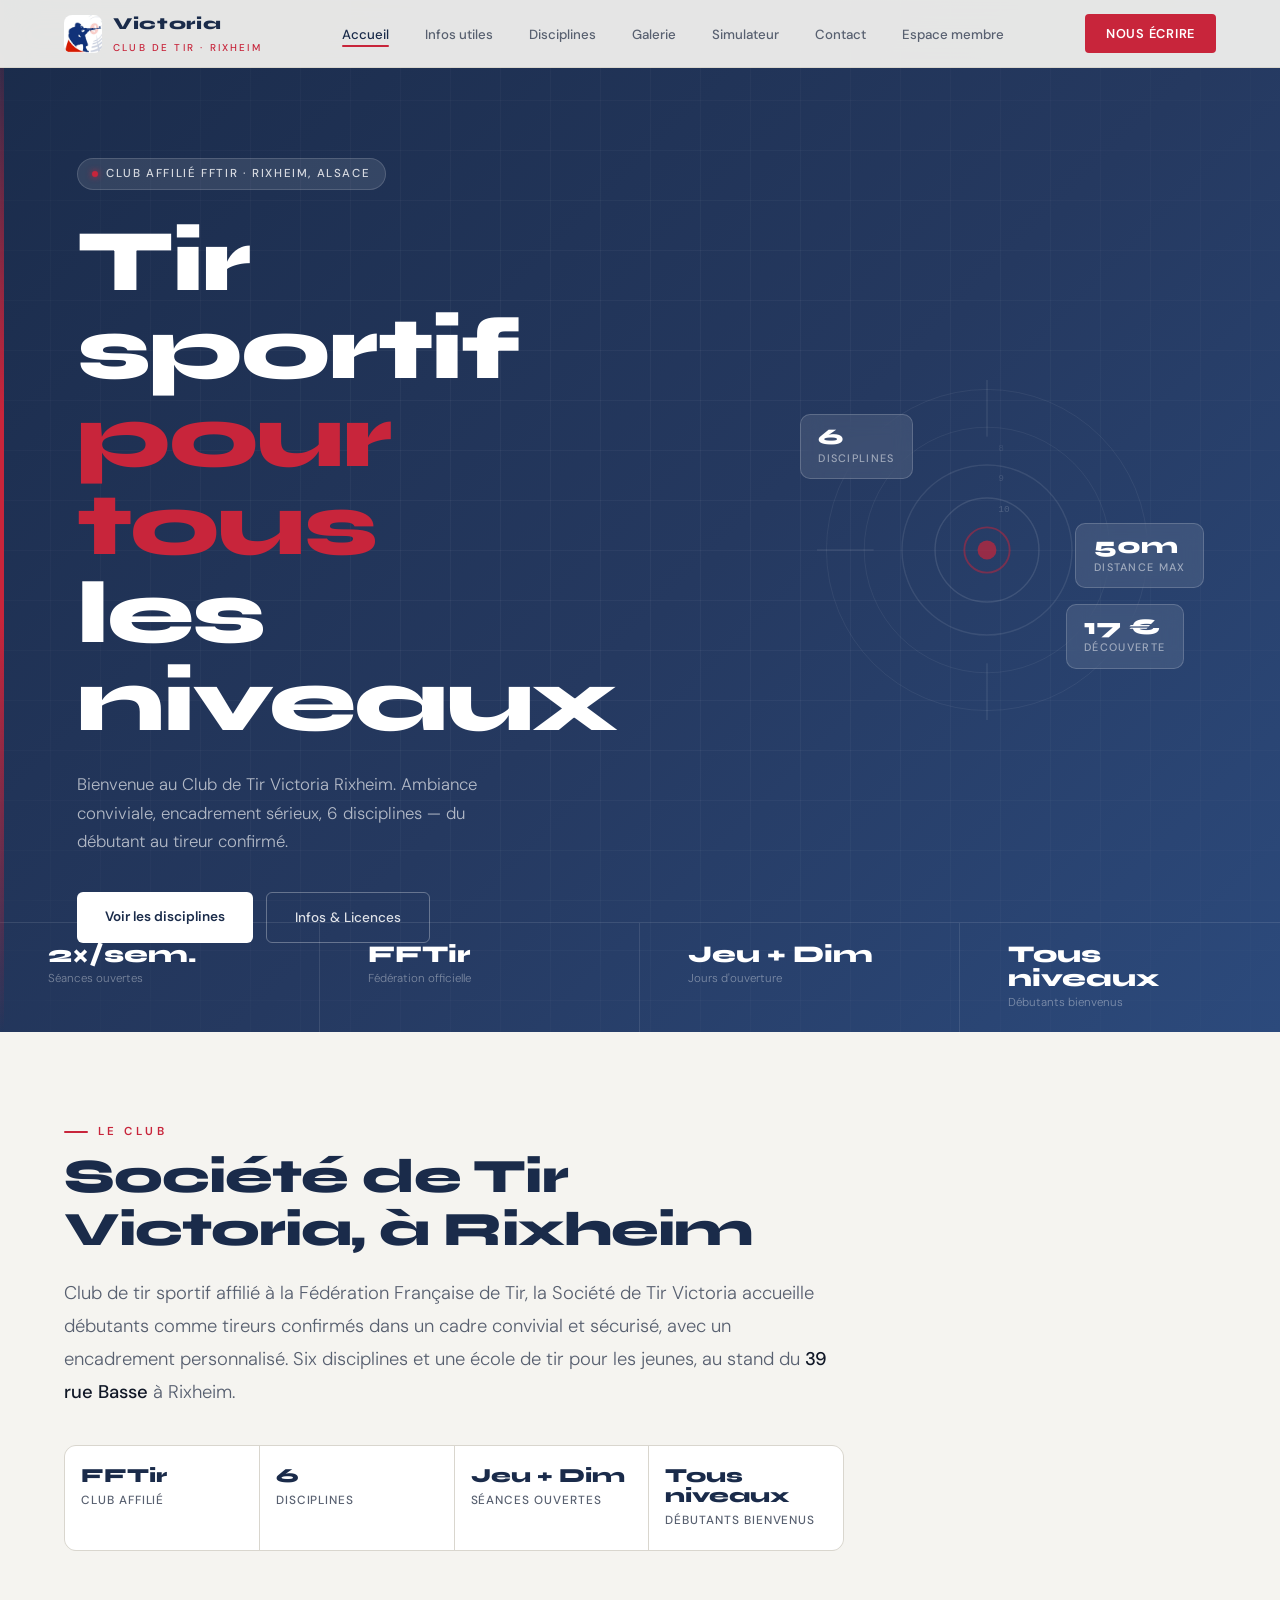
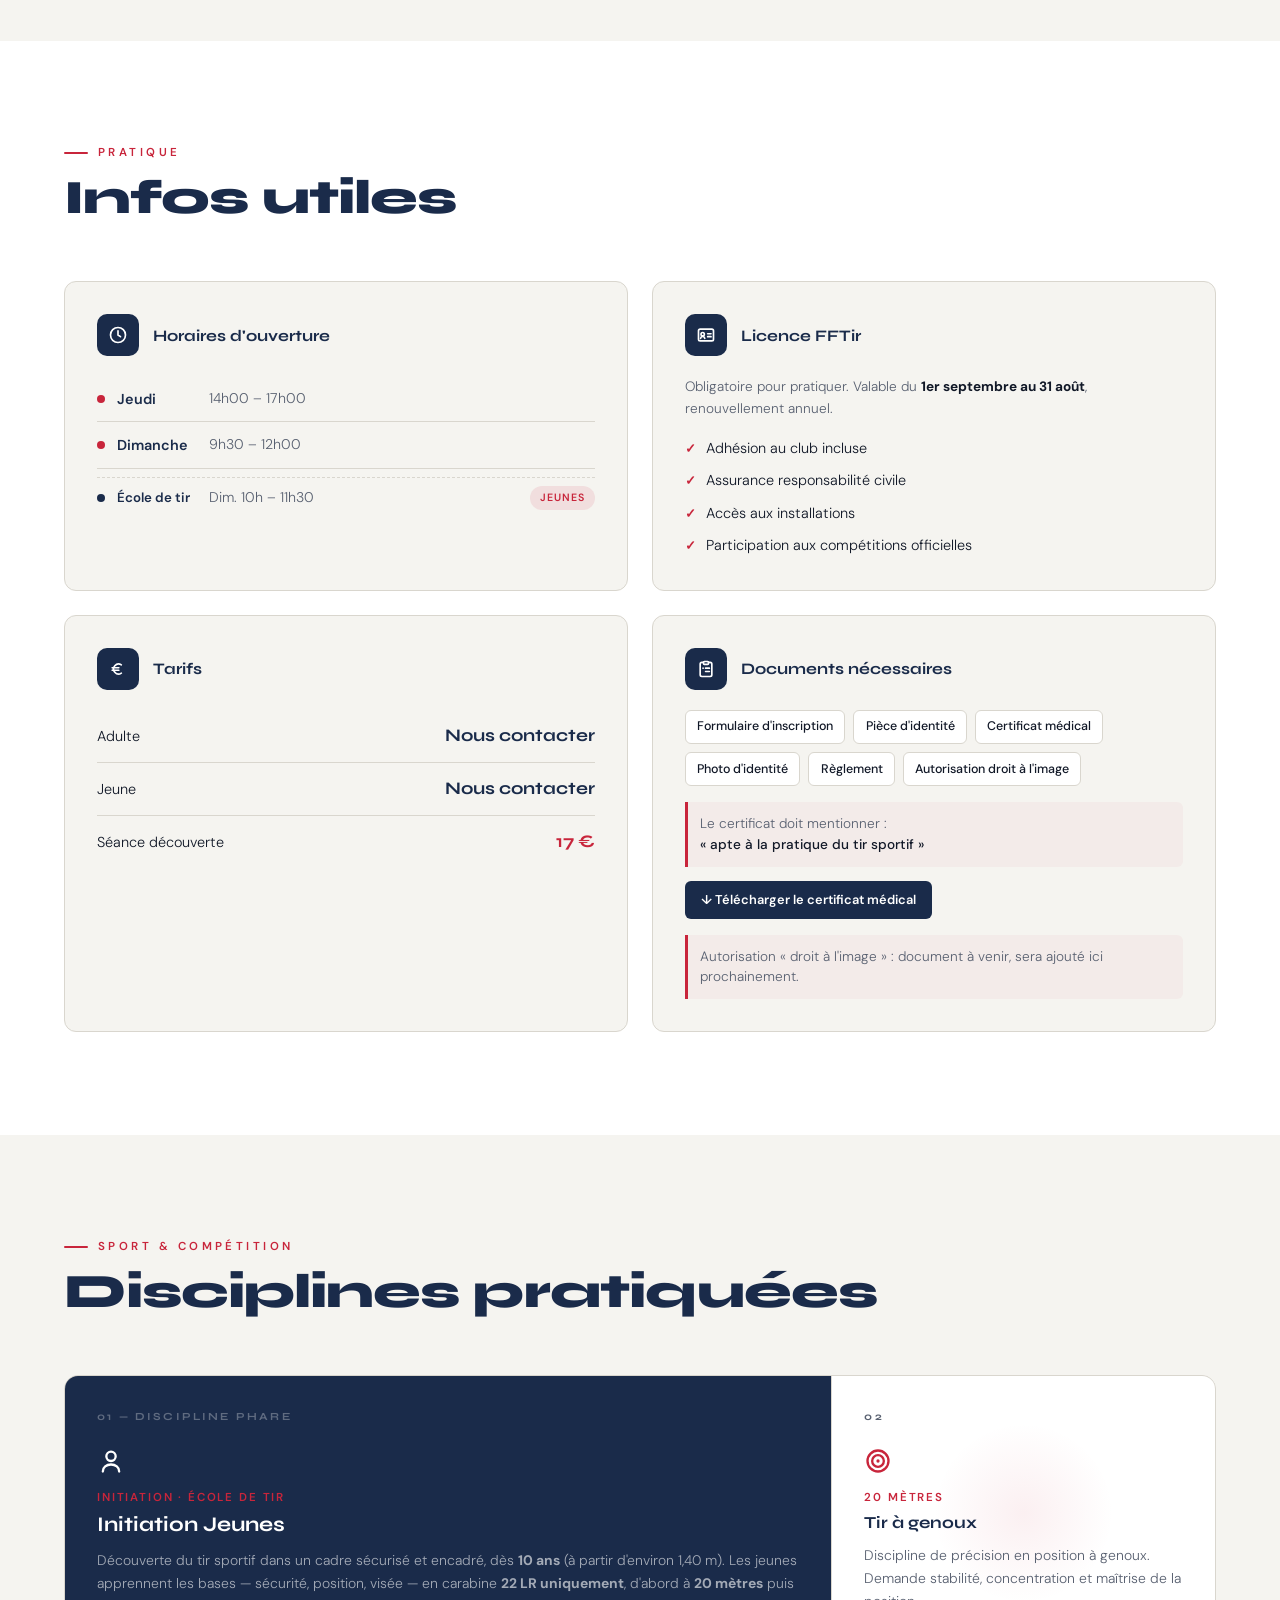
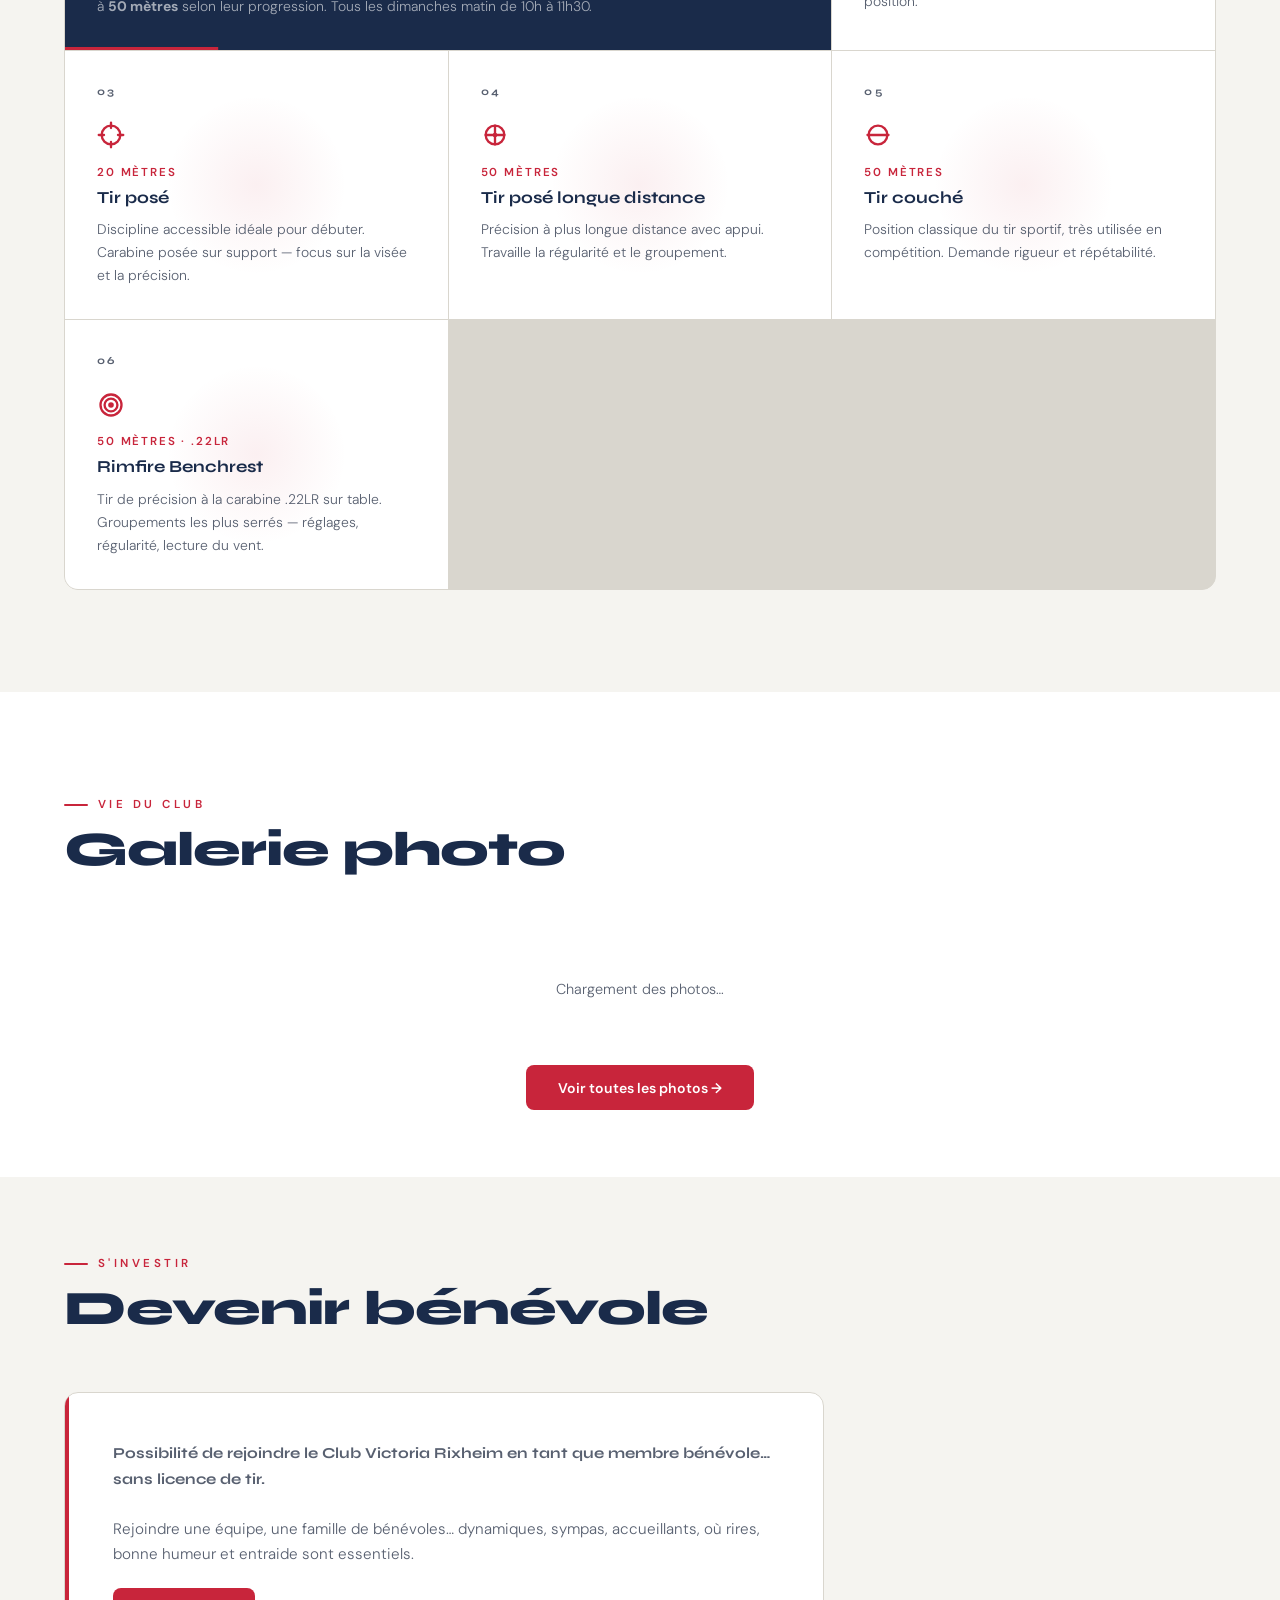
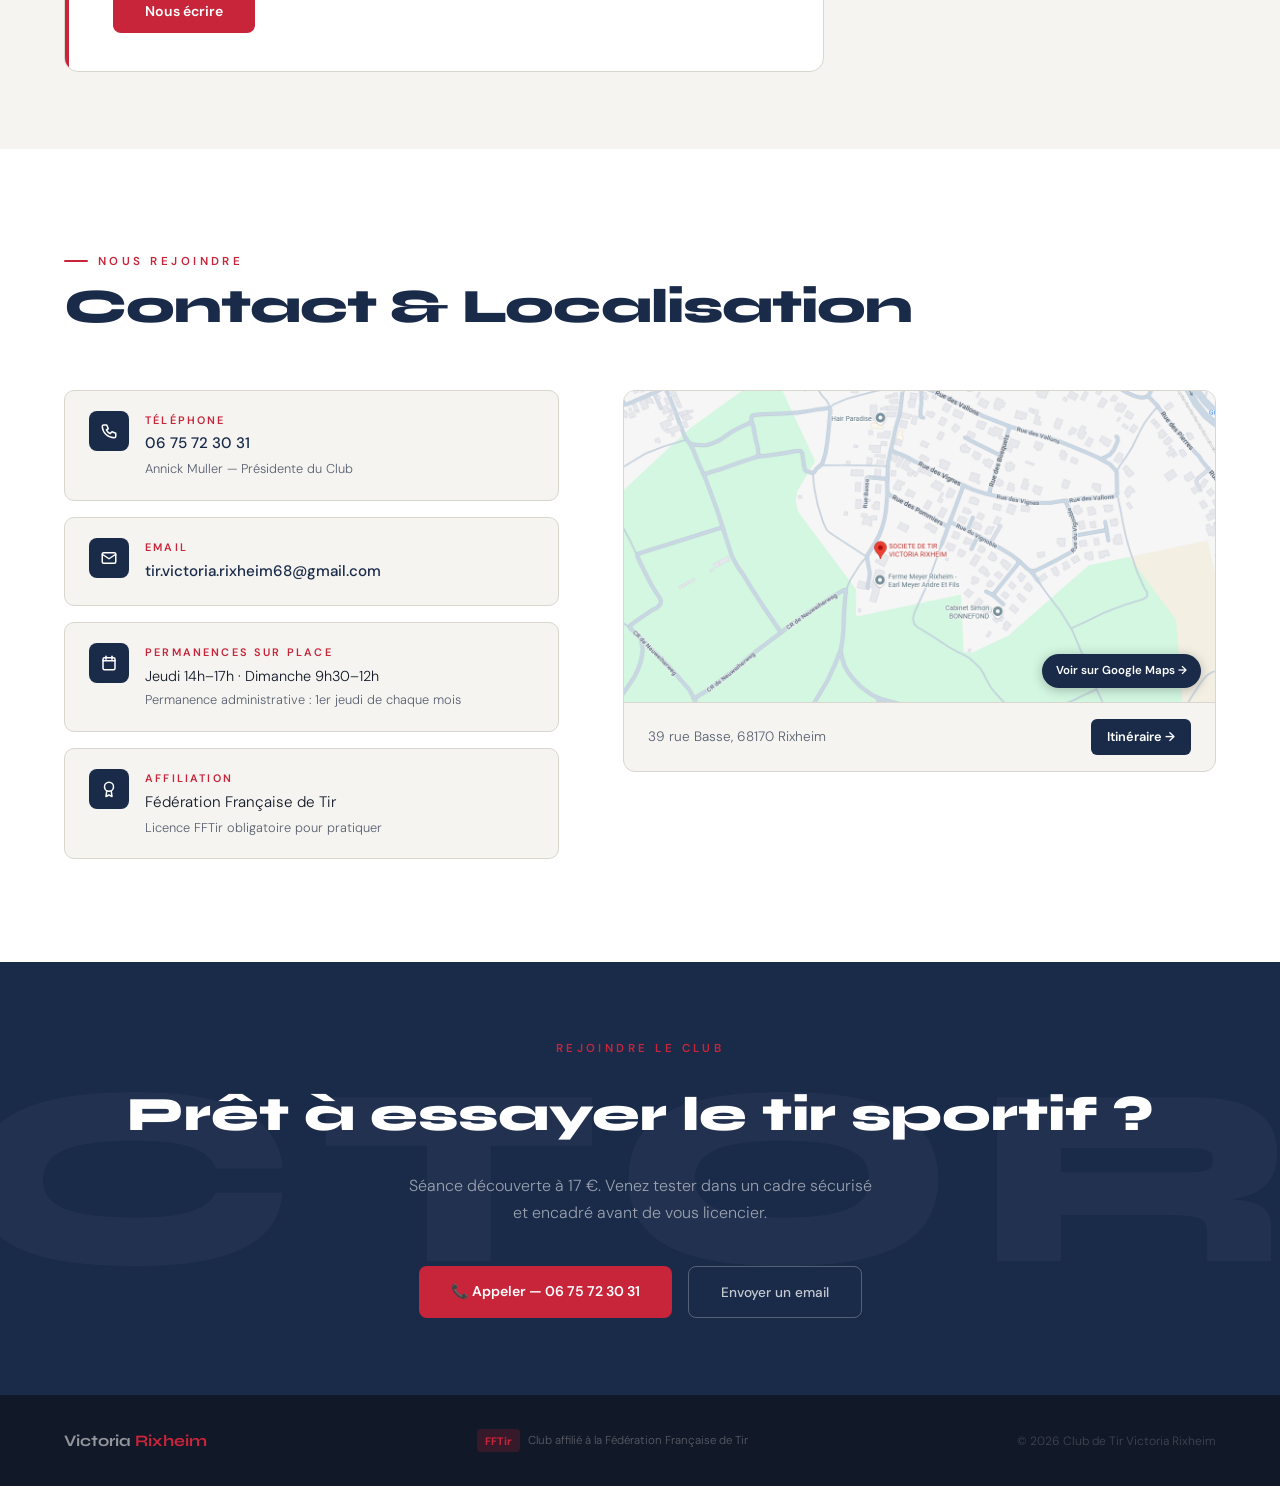
==== commit 3d22645a: "Galerie : carousel sur l'accueil, page dédiée en grille, upload multiple - index.html : grille rempl" ====
--- a/index.html
+++ b/index.html
@@ -306,8 +306,15 @@
     <div class="sec-label">Vie du club</div>
     <h2 class="sec-title">Galerie photo</h2>
   </div>
-  <div class="gallery-grid" id="galleryGrid">
-    <p class="gallery-empty">Chargement des photos…</p>
+  <div class="gallery-carousel reveal">
+    <button class="carousel-nav prev" id="carouselPrev" type="button" aria-label="Photo précédente" style="display:none">‹</button>
+    <div class="carousel-track" id="carouselTrack">
+      <p class="gallery-empty">Chargement des photos…</p>
+    </div>
+    <button class="carousel-nav next" id="carouselNext" type="button" aria-label="Photo suivante" style="display:none">›</button>
+  </div>
+  <div class="gallery-actions reveal">
+    <a class="btn-red" href="./galerie.html">Voir toutes les photos →</a>
   </div>
 </section>
 
--- a/assets/css/main.css
+++ b/assets/css/main.css
@@ -199,7 +199,31 @@
 .gallery-item { aspect-ratio:1; border:none; padding:0; border-radius:10px; overflow:hidden; cursor:zoom-in; background:var(--canvas); }
 .gallery-item img { width:100%; height:100%; object-fit:cover; display:block; transition:transform .3s; }
 .gallery-item:hover img { transform:scale(1.05); }
-.gallery-empty { grid-column:1/-1; font-size:.9rem; color:var(--muted); text-align:center; padding:2.5rem 0; }
+.gallery-empty { grid-column:1/-1; font-size:.9rem; color:var(--muted); text-align:center; padding:2.5rem 0; width:100%; }
+
+/* Carousel (page d'accueil) */
+.gallery-carousel { display:flex; align-items:center; gap:.5rem; }
+.carousel-track {
+  display:flex; gap:.75rem; flex:1;
+  overflow-x:auto; scroll-snap-type:x mandatory; scroll-behavior:smooth;
+  padding:.25rem; scrollbar-width:none; -ms-overflow-style:none;
+}
+.carousel-track::-webkit-scrollbar { display:none; }
+.carousel-track .gallery-item {
+  flex:0 0 clamp(210px, 30%, 300px);
+  aspect-ratio:4/3; scroll-snap-align:start;
+}
+.carousel-nav {
+  flex:0 0 auto; width:42px; height:42px; border-radius:50%;
+  border:1px solid var(--line, rgba(0,0,0,.12)); background:var(--white); color:var(--ink, #111);
+  font-size:1.5rem; line-height:1; cursor:pointer; transition:background .2s, opacity .2s;
+  display:flex; align-items:center; justify-content:center;
+}
+.carousel-nav:hover { background:var(--canvas); }
+.carousel-nav:disabled { opacity:.35; cursor:default; }
+@media(max-width:640px){ .carousel-track .gallery-item{ flex-basis:72%; } }
+
+.gallery-actions { text-align:center; margin-top:1.75rem; }
 
 .lightbox {
   position:fixed; inset:0; z-index:300;
